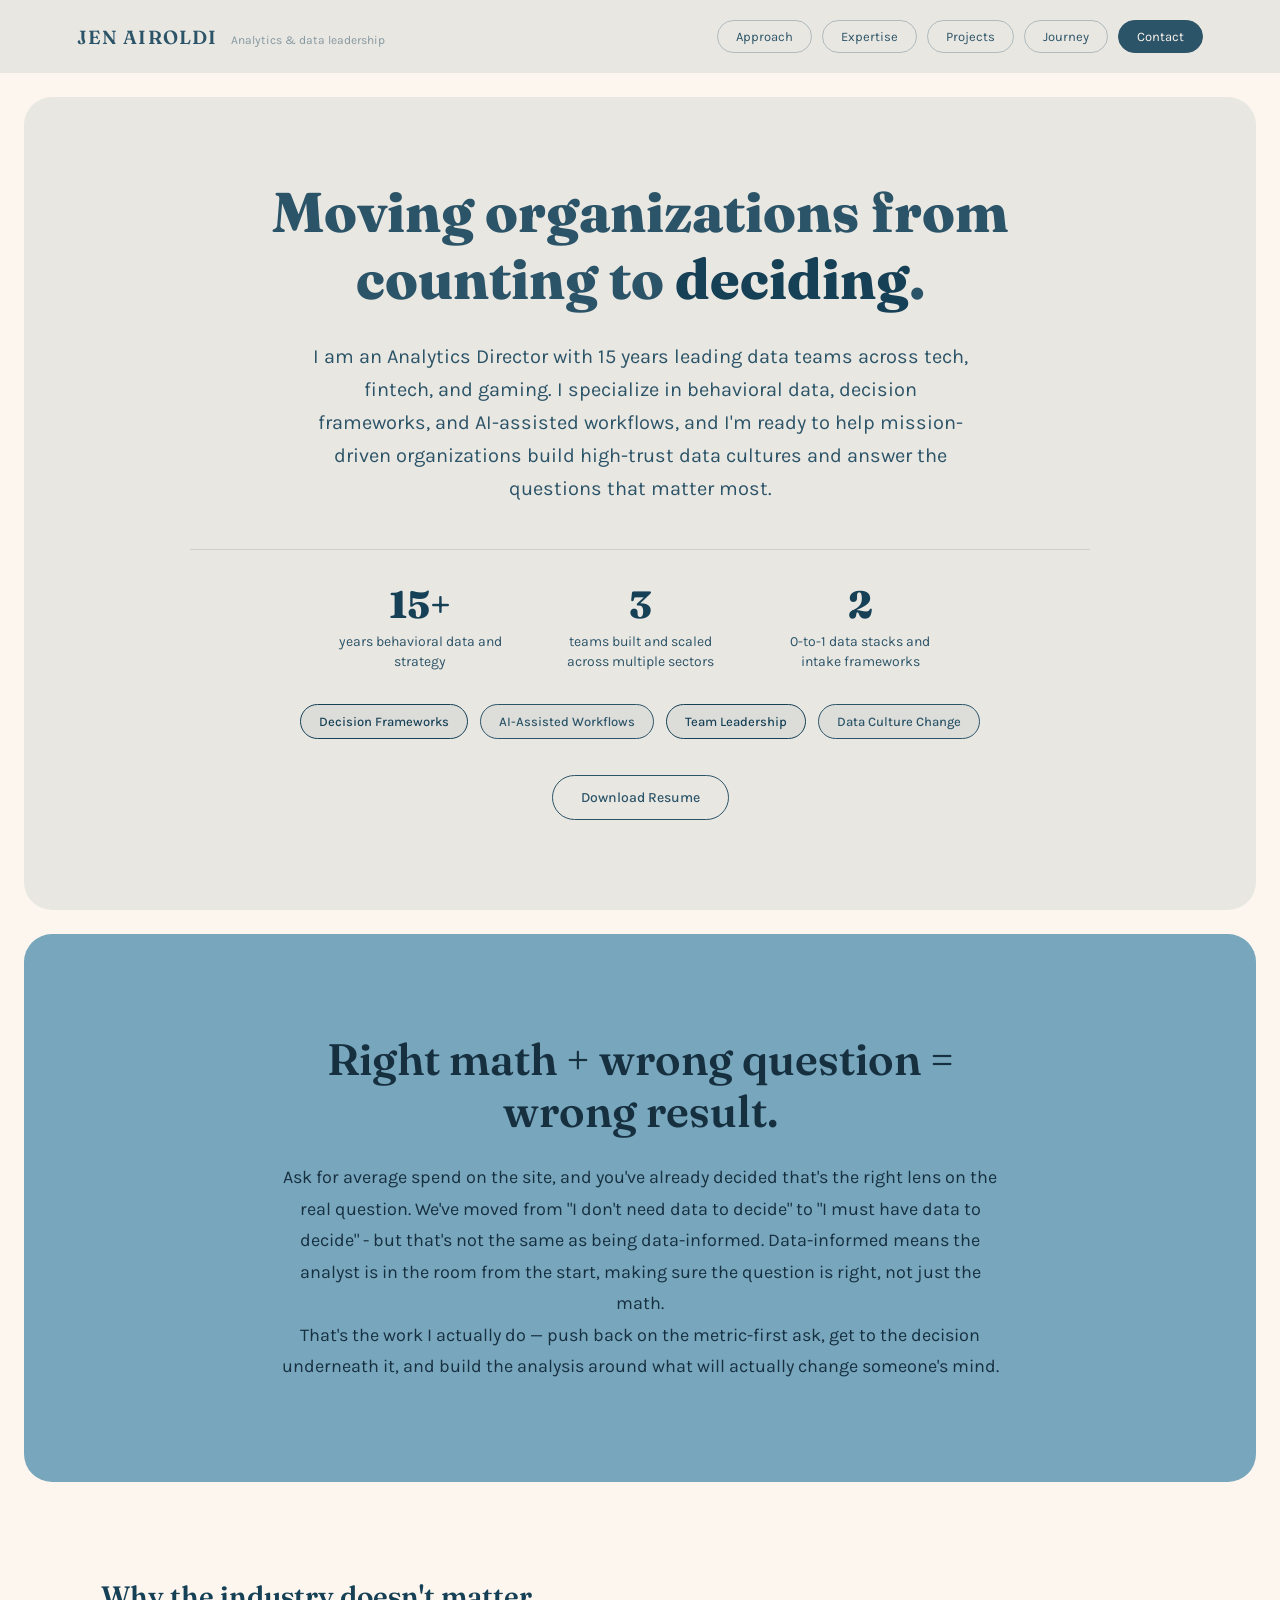
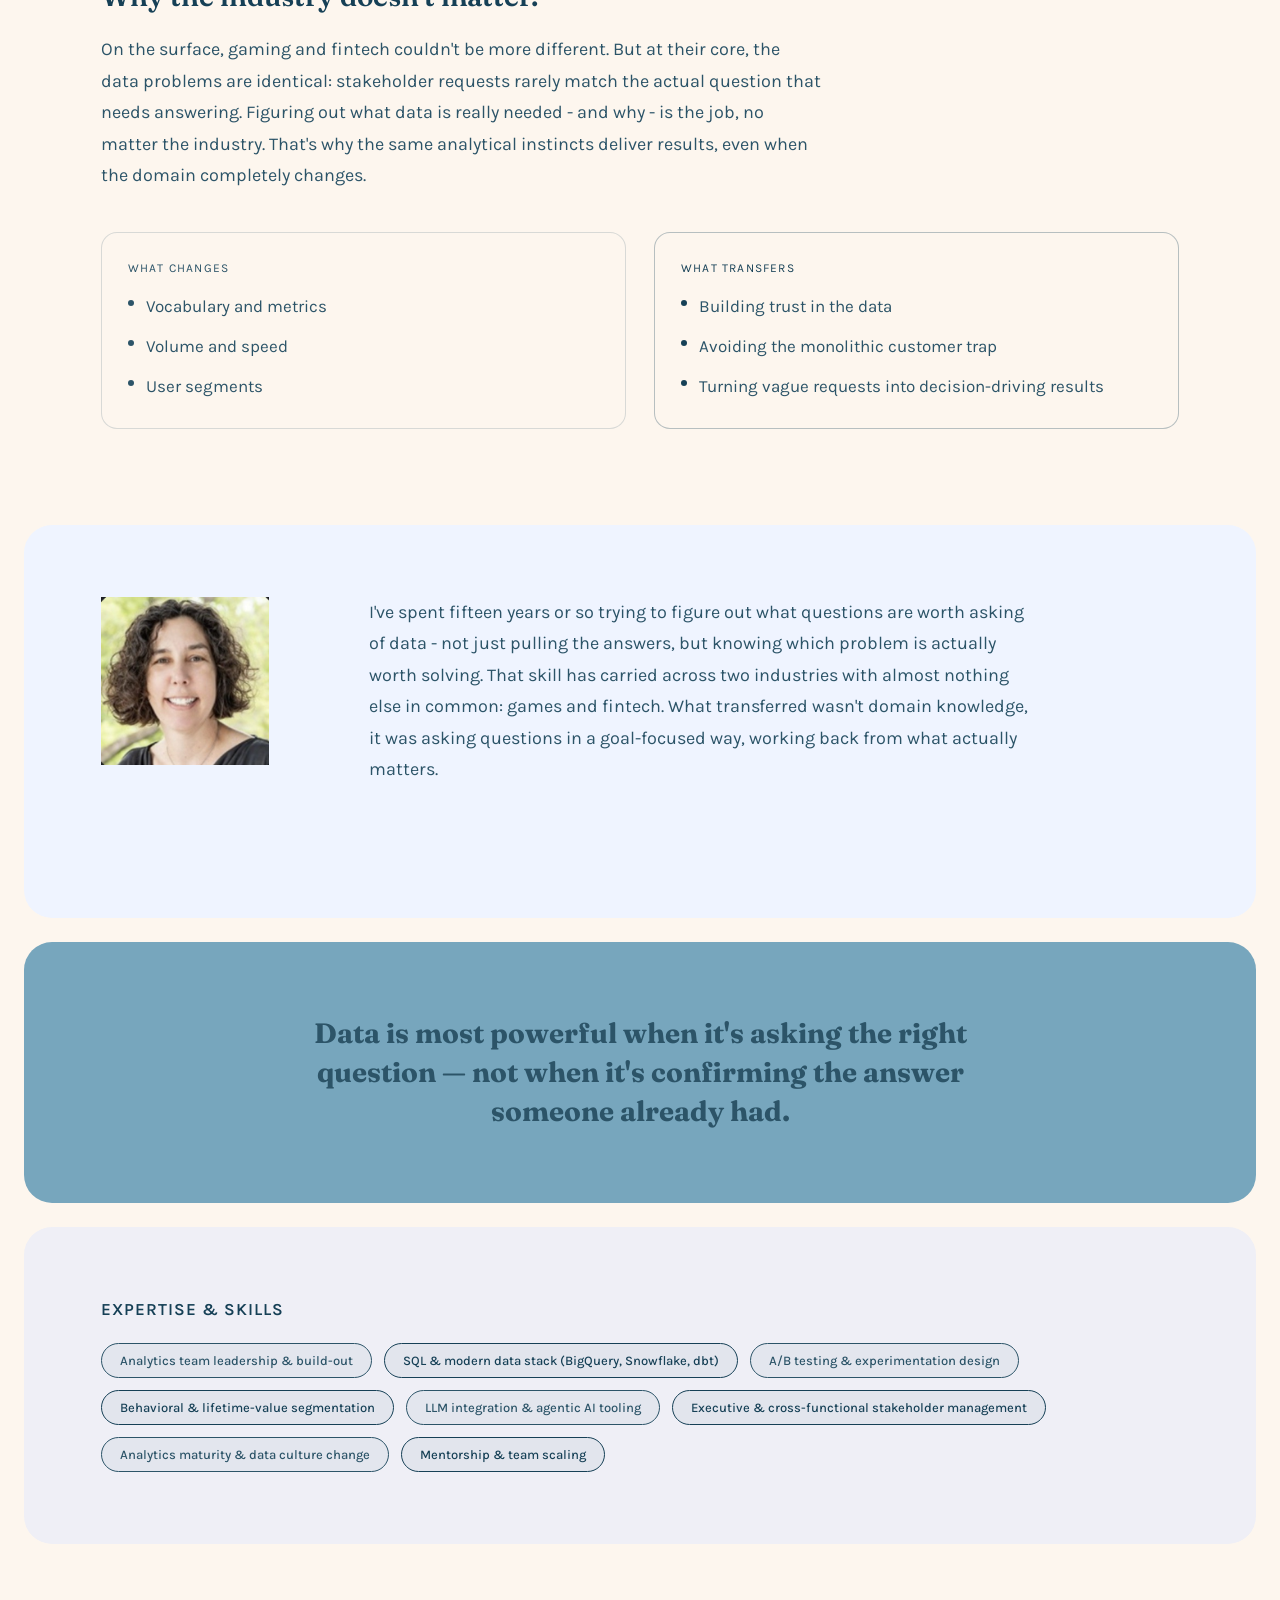
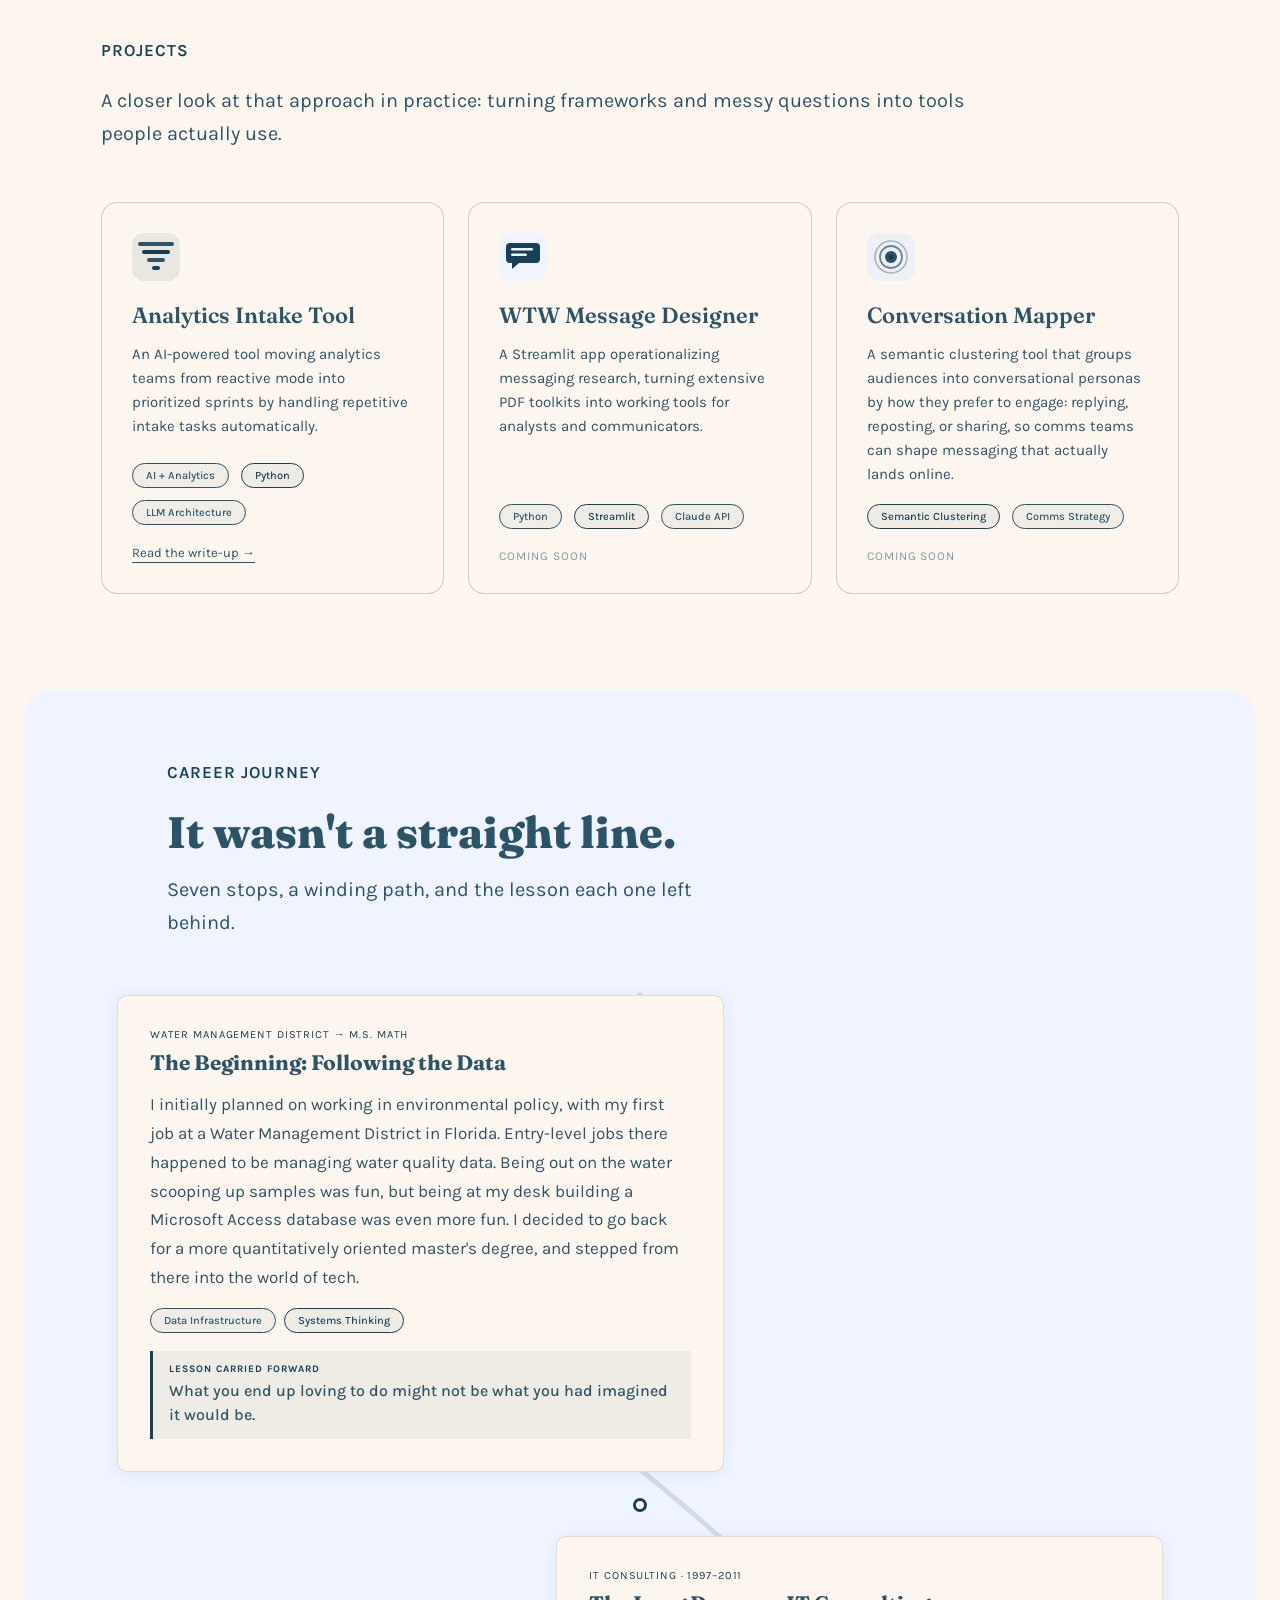
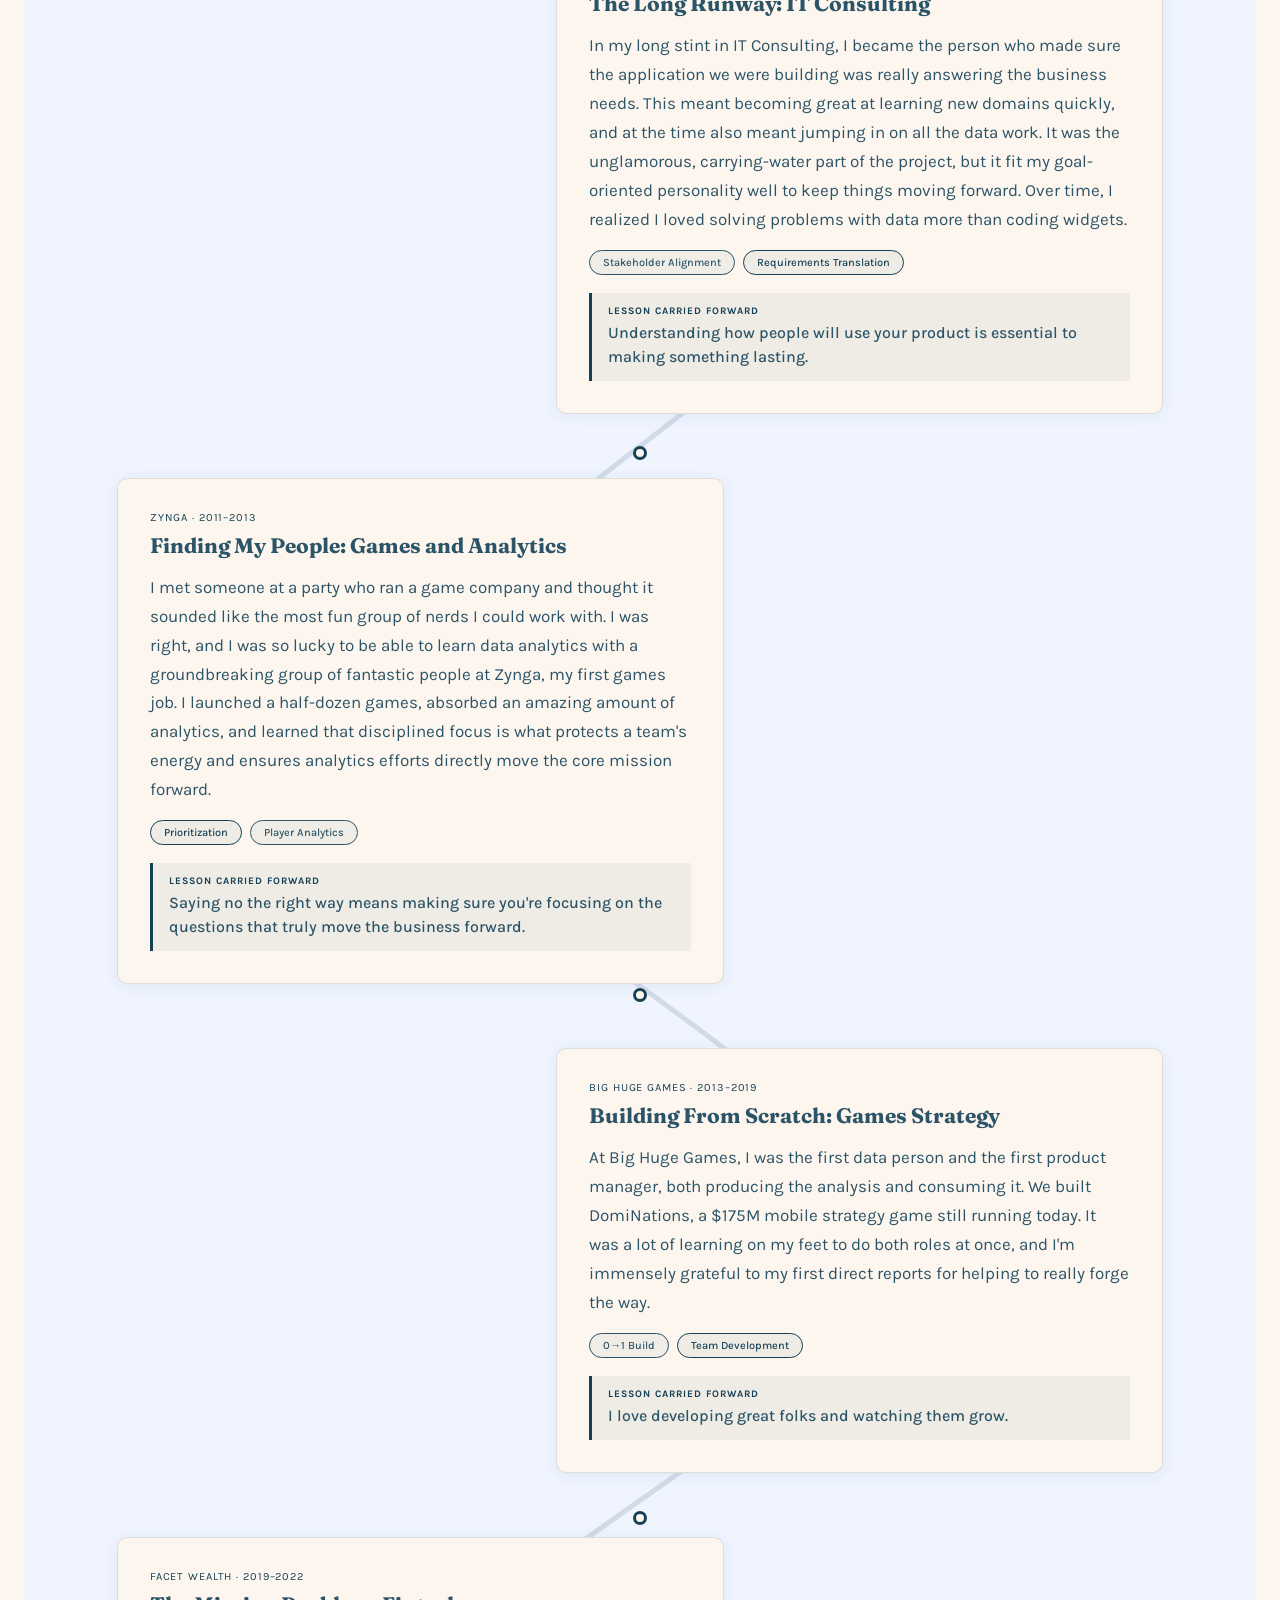
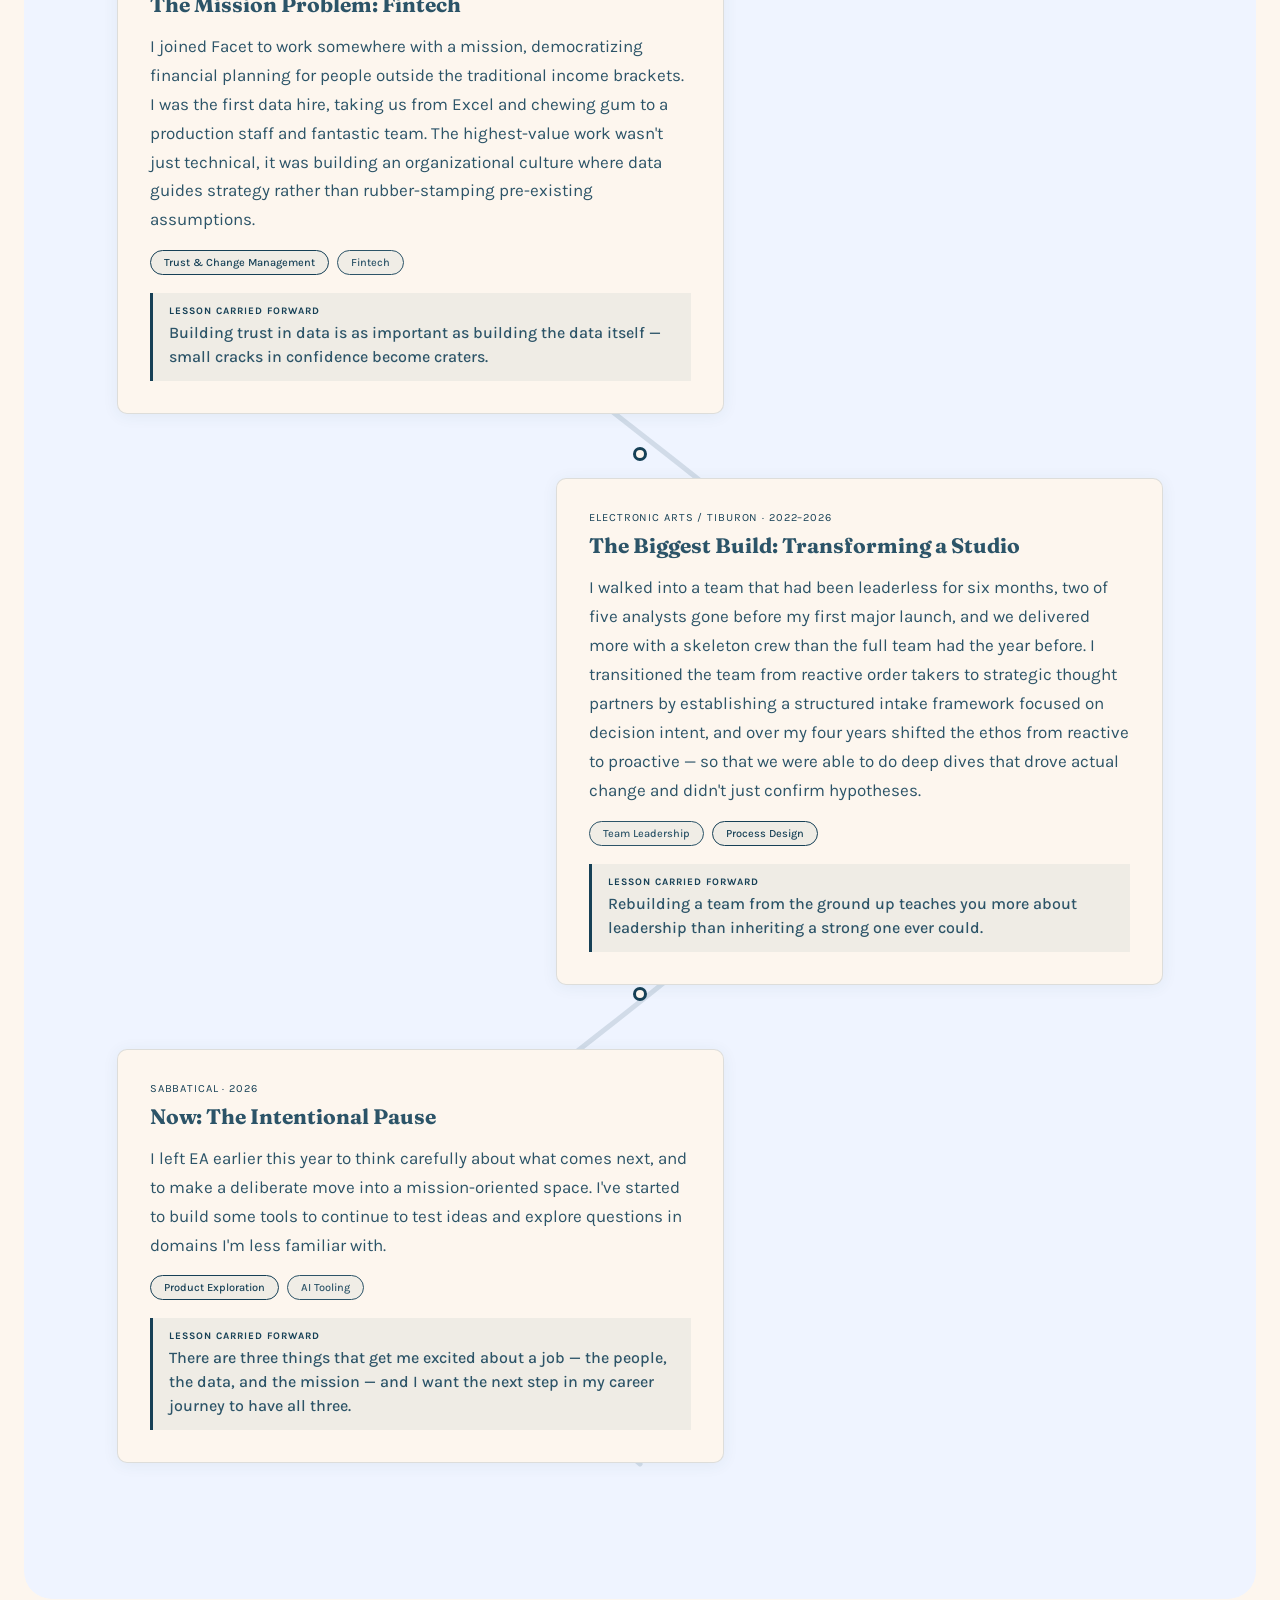
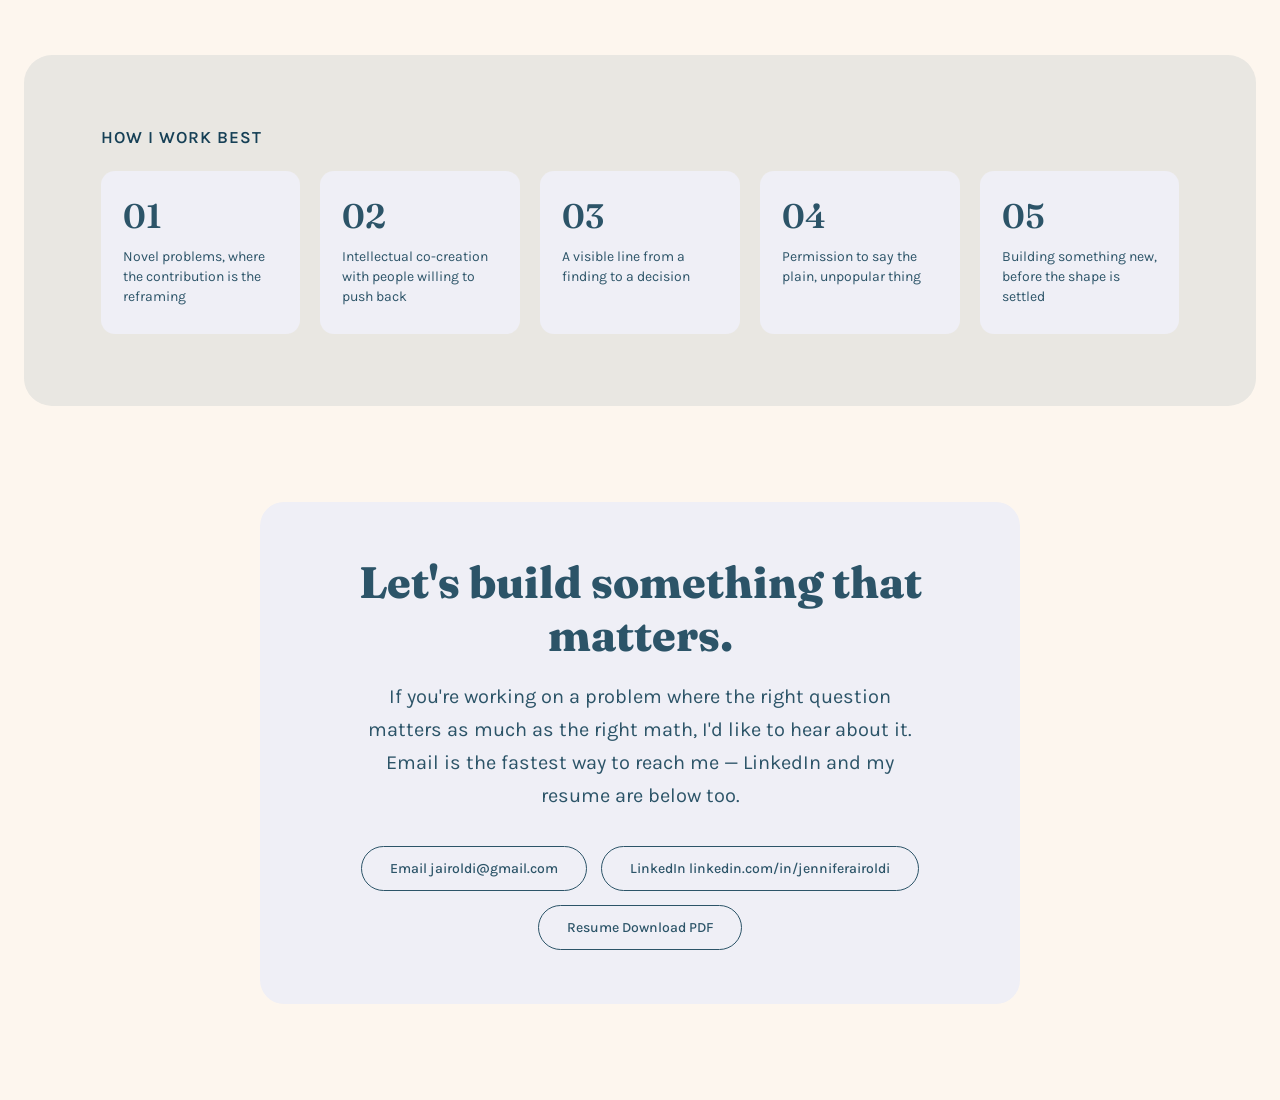
==== index.html @ 85668466 "Rename Resonant to Conversation Mapper with accurate copy" ====
<!doctype html>
<html lang="en">
<head>
<meta charset="UTF-8">
<meta name="viewport" content="width=device-width, initial-scale=1.0">
<title>Jen Airoldi</title>
<meta name="description" content="Jen Airoldi — Analytics Director with 15 years leading data teams across tech, fintech, and gaming, now looking toward mission-driven work.">
<link rel="preconnect" href="https://fonts.googleapis.com">
<link rel="preconnect" href="https://fonts.gstatic.com" crossorigin>
<link href="https://fonts.googleapis.com/css2?family=Fraunces:opsz,wght@9..144,500;9..144,600;9..144,700&family=Karla:wght@400;500;700&display=swap" rel="stylesheet">
<link rel="stylesheet" href="style.css">
</head>
<body>

<nav class="nav">
  <div class="nav__brand-group">
    <a class="brand" href="#top">Jen Airoldi</a>
    <span class="nav__tagline">Analytics &amp; data leadership</span>
  </div>
  <div class="nav__side">
    <a href="#approach" class="nav-link" data-section="approach">Approach</a>
    <a href="#expertise" class="nav-link" data-section="expertise">Expertise</a>
    <a href="#projects" class="nav-link" data-section="projects">Projects</a>
    <a href="#journey" class="nav-link" data-section="journey">Journey</a>
    <a href="#contact" class="nav-link" data-section="contact">Contact</a>
  </div>
</nav>

<header class="hero" id="top">
  <h1>Moving organizations from counting to <span class="accent">deciding</span>.</h1>
  <p>I am an Analytics Director with 15 years leading data teams across tech, fintech, and gaming. I specialize in behavioral data, decision frameworks, and AI-assisted workflows, and I'm ready to help mission-driven organizations build high-trust data cultures and answer the questions that matter most.</p>

  <div class="stat-row">
    <div class="stat">
      <div class="stat__num">15+</div>
      <div class="stat__label">years behavioral data and strategy</div>
    </div>
    <div class="stat">
      <div class="stat__num">3</div>
      <div class="stat__label">teams built and scaled across multiple sectors</div>
    </div>
    <div class="stat">
      <div class="stat__num">2</div>
      <div class="stat__label">0-to-1 data stacks and intake frameworks</div>
    </div>
  </div>

  <div class="pill-group hero-focus-pills">
    <span class="pill pill--purple">Decision Frameworks</span>
    <span class="pill pill--teal">AI-Assisted Workflows</span>
    <span class="pill pill--purple">Team Leadership</span>
    <span class="pill pill--teal">Data Culture Change</span>
  </div>

  <a class="btn-pill" style="margin-top:36px;" href="Jennifer-Airoldi-Resume.pdf" target="_blank">Download Resume</a>
</header>

<!-- ============ APPROACH ============ -->
<section id="approach">
  <div class="block block--dusty js-reveal">
    <div class="block__inner focus-solo">
      <h2>Right math + wrong question = wrong result.</h2>
      <p>Ask for average spend on the site, and you've already decided that's the right lens on the real question. We've moved from "I don't need data to decide" to "I must have data to decide" - but that's not the same as being data-informed. Data-informed means the analyst is in the room from the start, making sure the question is right, not just the math.</p>
      <p>That's the work I actually do — push back on the metric-first ask, get to the decision underneath it, and build the analysis around what will actually change someone's mind.</p>
    </div>
  </div>

  <div class="block js-reveal">
    <div class="block__inner">
      <h2 class="section-lead">Why the industry doesn't matter.</h2>
      <div class="transfer-intro">
        <p>On the surface, gaming and fintech couldn't be more different. But at their core, the data problems are identical: stakeholder requests rarely match the actual question that needs answering. Figuring out what data is really needed - and why - is the job, no matter the industry. That's why the same analytical instincts deliver results, even when the domain completely changes.</p>
      </div>
      <div class="transfer-grid">
        <div class="transfer-col">
          <div class="transfer-col__label">What changes</div>
          <ul>
            <li>Vocabulary and metrics</li>
            <li>Volume and speed</li>
            <li>User segments</li>
          </ul>
        </div>
        <div class="transfer-col transfer-col--accent">
          <div class="transfer-col__label">What transfers</div>
          <ul>
            <li>Building trust in the data</li>
            <li>Avoiding the monolithic customer trap</li>
            <li>Turning vague requests into decision-driving results</li>
          </ul>
        </div>
      </div>
    </div>
  </div>

  <div class="block block--purple-tint js-reveal">
    <div class="block__inner grid-2">
      <div class="about-side">
        <img class="about-photo" src="headshot.jpg" alt="Jen Airoldi">
      </div>
      <div class="bio">
        <p>I've spent fifteen years or so trying to figure out what questions are worth asking of data - not just pulling the answers, but knowing which problem is actually worth solving. That skill has carried across two industries with almost nothing else in common: games and fintech. What transferred wasn't domain knowledge, it was asking questions in a goal-focused way, working back from what actually matters.</p>
      </div>
    </div>
  </div>

  <div class="block block--dusty js-reveal">
    <div class="block__inner block-quote">
      <p>Data is most powerful when it's asking the right question — not when it's confirming the answer someone already had.</p>
    </div>
  </div>

  <div class="block block--card js-reveal" id="expertise">
    <div class="block__inner">
      <div class="section-label">Expertise &amp; skills</div>
      <div class="pill-group">
        <span class="pill pill--teal">Analytics team leadership &amp; build-out</span>
        <span class="pill pill--purple">SQL &amp; modern data stack (BigQuery, Snowflake, dbt)</span>
        <span class="pill pill--teal">A/B testing &amp; experimentation design</span>
        <span class="pill pill--purple">Behavioral &amp; lifetime-value segmentation</span>
        <span class="pill pill--teal">LLM integration &amp; agentic AI tooling</span>
        <span class="pill pill--purple">Executive &amp; cross-functional stakeholder management</span>
        <span class="pill pill--teal">Analytics maturity &amp; data culture change</span>
        <span class="pill pill--purple">Mentorship &amp; team scaling</span>
      </div>
    </div>
  </div>
</section>

<!-- ============ PROJECTS ============ -->
<section id="projects">
  <div class="block js-reveal">
    <div class="block__inner">
      <div class="section-label">Projects</div>
      <p class="lede lede--wide">A closer look at that approach in practice: turning frameworks and messy questions into tools people actually use.</p>
      <div class="project-grid">

        <div class="project-card-v2">
          <div class="project-card-v2__icon">
            <svg viewBox="0 0 48 48" xmlns="http://www.w3.org/2000/svg" role="img" aria-label="Abstract narrowing funnel icon">
              <rect width="48" height="48" fill="#E9E7E2"/>
              <rect x="6" y="9" width="36" height="4" rx="2" fill="#2C5468"/>
              <rect x="10" y="17" width="28" height="4" rx="2" fill="#164056"/>
              <rect x="15" y="25" width="18" height="4" rx="2" fill="#2C5468"/>
              <rect x="20" y="33" width="8" height="4" rx="2" fill="#164056"/>
            </svg>
          </div>
          <div class="project-card-v2__title">Analytics Intake Tool</div>
          <p class="project-card-v2__teaser">An AI-powered tool moving analytics teams from reactive mode into prioritized sprints by handling repetitive intake tasks automatically.</p>
          <div class="pill-group">
            <span class="pill pill--sm pill--teal">AI + Analytics</span>
            <span class="pill pill--sm pill--purple">Python</span>
            <span class="pill pill--sm pill--teal">LLM Architecture</span>
          </div>
          <a class="project-card-v2__link" href="/intake-tool.html">Read the write-up →</a>
        </div>

        <div class="project-card-v2">
          <div class="project-card-v2__icon">
            <svg viewBox="0 0 48 48" xmlns="http://www.w3.org/2000/svg" role="img" aria-label="Abstract message bubble icon">
              <rect width="48" height="48" fill="#EFF4FF"/>
              <rect x="7" y="10" width="34" height="20" rx="4" fill="#164056"/>
              <polygon points="13,30 13,36 20,30" fill="#164056"/>
              <rect x="12" y="15" width="22" height="2.6" rx="1.3" fill="#EFF4FF"/>
              <rect x="12" y="20.5" width="16" height="2.6" rx="1.3" fill="#EFF4FF"/>
            </svg>
          </div>
          <div class="project-card-v2__title">WTW Message Designer</div>
          <p class="project-card-v2__teaser">A Streamlit app operationalizing messaging research, turning extensive PDF toolkits into working tools for analysts and communicators.</p>
          <div class="pill-group">
            <span class="pill pill--sm pill--teal">Python</span>
            <span class="pill pill--sm pill--purple">Streamlit</span>
            <span class="pill pill--sm pill--teal">Claude API</span>
          </div>
          <span class="project-card-v2__soon">Coming soon</span>
        </div>

        <div class="project-card-v2">
          <div class="project-card-v2__icon">
            <svg viewBox="0 0 48 48" xmlns="http://www.w3.org/2000/svg" role="img" aria-label="Abstract concentric circles icon">
              <rect width="48" height="48" fill="#EFEFF6"/>
              <circle cx="24" cy="24" r="16" fill="none" stroke="#2C5468" stroke-width="1.5" opacity="0.4"/>
              <circle cx="24" cy="24" r="11" fill="none" stroke="#164056" stroke-width="1.8" opacity="0.6"/>
              <circle cx="24" cy="24" r="6" fill="#2C5468"/>
              <circle cx="24" cy="24" r="2.4" fill="#164056"/>
            </svg>
          </div>
          <div class="project-card-v2__title">Conversation Mapper</div>
          <p class="project-card-v2__teaser">A semantic clustering tool that groups audiences into conversational personas by how they prefer to engage: replying, reposting, or sharing, so comms teams can shape messaging that actually lands online.</p>
          <div class="pill-group">
            <span class="pill pill--sm pill--purple">Semantic Clustering</span>
            <span class="pill pill--sm pill--teal">Comms Strategy</span>
          </div>
          <span class="project-card-v2__soon">Coming soon</span>
        </div>

      </div>
    </div>
  </div>
</section>

<!-- ============ JOURNEY ============ -->
<section id="journey">
  <div class="block block--purple-tint js-reveal" style="padding-left:0; padding-right:0;">
  <div class="block__inner" style="padding: 0 6vw;">
    <div class="section-label">Career journey</div>
    <h2 class="section-title" style="margin-bottom:14px;">It wasn't a straight line.</h2>
    <p class="lede" style="margin-bottom:0;">Seven stops, a winding path, and the lesson each one left behind.</p>
  </div>

  <div class="journey-track" style="margin-top:56px;">
    <svg class="journey-track__path" viewBox="0 0 200 200" preserveAspectRatio="none" aria-hidden="true">
      <path class="journey-track__path-bg" d="" />
      <path class="journey-track__path-fg" d="" />
    </svg>

    <article class="journey-node journey-node--left">
      <div class="journey-card">
        <div class="journey-card__eyebrow">Water Management District → M.S. Math</div>
        <div class="journey-card__title">The Beginning: Following the Data</div>
        <p class="journey-card__story">I initially planned on working in environmental policy, with my first job at a Water Management District in Florida. Entry-level jobs there happened to be managing water quality data. Being out on the water scooping up samples was fun, but being at my desk building a Microsoft Access database was even more fun. I decided to go back for a more quantitatively oriented master's degree, and stepped from there into the world of tech.</p>
        <div class="pill-group">
          <span class="pill pill--sm pill--teal">Data Infrastructure</span>
          <span class="pill pill--sm pill--purple">Systems Thinking</span>
        </div>
        <div class="journey-lesson">
          <div class="journey-lesson__label">Lesson carried forward</div>
          <div class="journey-lesson__text">What you end up loving to do might not be what you had imagined it would be.</div>
        </div>
      </div>
    </article>

    <article class="journey-node journey-node--right">
      <div class="journey-card">
        <div class="journey-card__eyebrow">IT Consulting · 1997–2011</div>
        <div class="journey-card__title">The Long Runway: IT Consulting</div>
        <p class="journey-card__story">In my long stint in IT Consulting, I became the person who made sure the application we were building was really answering the business needs. This meant becoming great at learning new domains quickly, and at the time also meant jumping in on all the data work. It was the unglamorous, carrying-water part of the project, but it fit my goal-oriented personality well to keep things moving forward. Over time, I realized I loved solving problems with data more than coding widgets.</p>
        <div class="pill-group">
          <span class="pill pill--sm pill--teal">Stakeholder Alignment</span>
          <span class="pill pill--sm pill--purple">Requirements Translation</span>
        </div>
        <div class="journey-lesson">
          <div class="journey-lesson__label">Lesson carried forward</div>
          <div class="journey-lesson__text">Understanding how people will use your product is essential to making something lasting.</div>
        </div>
      </div>
    </article>

    <article class="journey-node journey-node--left">
      <div class="journey-card">
        <div class="journey-card__eyebrow">Zynga · 2011–2013</div>
        <div class="journey-card__title">Finding My People: Games and Analytics</div>
        <p class="journey-card__story">I met someone at a party who ran a game company and thought it sounded like the most fun group of nerds I could work with. I was right, and I was so lucky to be able to learn data analytics with a groundbreaking group of fantastic people at Zynga, my first games job. I launched a half-dozen games, absorbed an amazing amount of analytics, and learned that disciplined focus is what protects a team's energy and ensures analytics efforts directly move the core mission forward.</p>
        <div class="pill-group">
          <span class="pill pill--sm pill--purple">Prioritization</span>
          <span class="pill pill--sm pill--teal">Player Analytics</span>
        </div>
        <div class="journey-lesson">
          <div class="journey-lesson__label">Lesson carried forward</div>
          <div class="journey-lesson__text">Saying no the right way means making sure you're focusing on the questions that truly move the business forward.</div>
        </div>
      </div>
    </article>

    <article class="journey-node journey-node--right">
      <div class="journey-card">
        <div class="journey-card__eyebrow">Big Huge Games · 2013–2019</div>
        <div class="journey-card__title">Building From Scratch: Games Strategy</div>
        <p class="journey-card__story">At Big Huge Games, I was the first data person and the first product manager, both producing the analysis and consuming it. We built DomiNations, a $175M mobile strategy game still running today. It was a lot of learning on my feet to do both roles at once, and I'm immensely grateful to my first direct reports for helping to really forge the way.</p>
        <div class="pill-group">
          <span class="pill pill--sm pill--teal">0→1 Build</span>
          <span class="pill pill--sm pill--purple">Team Development</span>
        </div>
        <div class="journey-lesson">
          <div class="journey-lesson__label">Lesson carried forward</div>
          <div class="journey-lesson__text">I love developing great folks and watching them grow.</div>
        </div>
      </div>
    </article>

    <article class="journey-node journey-node--left">
      <div class="journey-card">
        <div class="journey-card__eyebrow">Facet Wealth · 2019–2022</div>
        <div class="journey-card__title">The Mission Problem: Fintech</div>
        <p class="journey-card__story">I joined Facet to work somewhere with a mission, democratizing financial planning for people outside the traditional income brackets. I was the first data hire, taking us from Excel and chewing gum to a production staff and fantastic team. The highest-value work wasn't just technical, it was building an organizational culture where data guides strategy rather than rubber-stamping pre-existing assumptions.</p>
        <div class="pill-group">
          <span class="pill pill--sm pill--purple">Trust &amp; Change Management</span>
          <span class="pill pill--sm pill--teal">Fintech</span>
        </div>
        <div class="journey-lesson">
          <div class="journey-lesson__label">Lesson carried forward</div>
          <div class="journey-lesson__text">Building trust in data is as important as building the data itself — small cracks in confidence become craters.</div>
        </div>
      </div>
    </article>

    <article class="journey-node journey-node--right">
      <div class="journey-card">
        <div class="journey-card__eyebrow">Electronic Arts / Tiburon · 2022–2026</div>
        <div class="journey-card__title">The Biggest Build: Transforming a Studio</div>
        <p class="journey-card__story">I walked into a team that had been leaderless for six months, two of five analysts gone before my first major launch, and we delivered more with a skeleton crew than the full team had the year before. I transitioned the team from reactive order takers to strategic thought partners by establishing a structured intake framework focused on decision intent, and over my four years shifted the ethos from reactive to proactive — so that we were able to do deep dives that drove actual change and didn't just confirm hypotheses.</p>
        <div class="pill-group">
          <span class="pill pill--sm pill--teal">Team Leadership</span>
          <span class="pill pill--sm pill--purple">Process Design</span>
        </div>
        <div class="journey-lesson">
          <div class="journey-lesson__label">Lesson carried forward</div>
          <div class="journey-lesson__text">Rebuilding a team from the ground up teaches you more about leadership than inheriting a strong one ever could.</div>
        </div>
      </div>
    </article>

    <article class="journey-node journey-node--left">
      <div class="journey-card">
        <div class="journey-card__eyebrow">Sabbatical · 2026</div>
        <div class="journey-card__title">Now: The Intentional Pause</div>
        <p class="journey-card__story">I left EA earlier this year to think carefully about what comes next, and to make a deliberate move into a mission-oriented space. I've started to build some tools to continue to test ideas and explore questions in domains I'm less familiar with.</p>
        <div class="pill-group">
          <span class="pill pill--sm pill--purple">Product Exploration</span>
          <span class="pill pill--sm pill--teal">AI Tooling</span>
        </div>
        <div class="journey-lesson">
          <div class="journey-lesson__label">Lesson carried forward</div>
          <div class="journey-lesson__text">There are three things that get me excited about a job — the people, the data, and the mission — and I want the next step in my career journey to have all three.</div>
        </div>
      </div>
    </article>
  </div>
  </div>

  <div class="block block--teal-tint js-reveal" style="margin-top:56px;">
    <div class="block__inner">
      <div class="section-label">How I work best</div>
      <div class="pillars">
        <div class="pillar-tile">
          <div class="pillar-tile__num">01</div>
          <div class="pillar-tile__label">Novel problems, where the contribution is the reframing</div>
        </div>
        <div class="pillar-tile">
          <div class="pillar-tile__num">02</div>
          <div class="pillar-tile__label">Intellectual co-creation with people willing to push back</div>
        </div>
        <div class="pillar-tile">
          <div class="pillar-tile__num">03</div>
          <div class="pillar-tile__label">A visible line from a finding to a decision</div>
        </div>
        <div class="pillar-tile">
          <div class="pillar-tile__num">04</div>
          <div class="pillar-tile__label">Permission to say the plain, unpopular thing</div>
        </div>
        <div class="pillar-tile">
          <div class="pillar-tile__num">05</div>
          <div class="pillar-tile__label">Building something new, before the shape is settled</div>
        </div>
      </div>
    </div>
  </div>
</section>

<!-- ============ CONTACT ============ -->
<section id="contact">
  <div class="block js-reveal">
    <div class="contact-card">
      <h2 class="section-title">Let's build something that matters.</h2>
      <p class="lede">If you're working on a problem where the right question matters as much as the right math, I'd like to hear about it. Email is the fastest way to reach me — LinkedIn and my resume are below too.</p>
      <div class="contact-pill-row">
        <a class="btn-pill" href="mailto:jairoldi@gmail.com">Email jairoldi@gmail.com</a>
        <a class="btn-pill" href="https://www.linkedin.com/in/jenniferairoldi/" target="_blank" rel="noopener">LinkedIn linkedin.com/in/jenniferairoldi</a>
        <a class="btn-pill" href="Jennifer-Airoldi-Resume.pdf" target="_blank">Resume Download PDF</a>
      </div>
    </div>
  </div>
</section>

<script>
(function () {
  var reduceMotion = window.matchMedia && window.matchMedia('(prefers-reduced-motion: reduce)').matches;

  // Generic scroll-reveal for section blocks
  var revealEls = Array.prototype.slice.call(document.querySelectorAll('.js-reveal'));
  if (reduceMotion || !('IntersectionObserver' in window)) {
    revealEls.forEach(function (el) { el.classList.add('is-visible'); });
  } else {
    var revealObserver = new IntersectionObserver(function (entries) {
      entries.forEach(function (entry) {
        if (entry.isIntersecting) {
          entry.target.classList.add('is-visible');
          revealObserver.unobserve(entry.target);
        }
      });
    }, { threshold: 0, rootMargin: '0px 0px -8% 0px' });
    revealEls.forEach(function (el) { revealObserver.observe(el); });
  }

  // Scrollspy: highlight the current section's nav link
  var navLinks = Array.prototype.slice.call(document.querySelectorAll('.nav-link'));
  var sections = navLinks.map(function (link) {
    return document.getElementById(link.dataset.section);
  });
  if ('IntersectionObserver' in window && sections.length) {
    var spy = new IntersectionObserver(function (entries) {
      entries.forEach(function (entry) {
        var link = document.querySelector('.nav-link[data-section="' + entry.target.id + '"]');
        if (!link) return;
        if (entry.isIntersecting) {
          navLinks.forEach(function (l) { l.classList.remove('is-current'); });
          link.classList.add('is-current');
        }
      });
    }, { rootMargin: '-45% 0px -50% 0px', threshold: 0 });
    sections.forEach(function (s) { if (s) spy.observe(s); });
  }

  // Journey winding path
  var track = document.querySelector('.journey-track');
  var svg = document.querySelector('.journey-track__path');
  var pathBg = document.querySelector('.journey-track__path-bg');
  var pathFg = document.querySelector('.journey-track__path-fg');
  var cards = Array.prototype.slice.call(document.querySelectorAll('.journey-card'));

  if (!track || !svg || !pathBg || !pathFg) {
    cards.forEach(function (c) { c.classList.add('is-visible'); });
    return;
  }

  function isDesktopLayout() {
    return window.matchMedia('(min-width: 901px)').matches;
  }

  function catmullRomToBezier(pts) {
    var d = 'M ' + pts[0].x.toFixed(1) + ',' + pts[0].y.toFixed(1) + ' ';
    var n = pts.length;
    for (var i = 0; i < n - 1; i++) {
      var p0 = i - 1 >= 0 ? pts[i - 1] : pts[i];
      var p1 = pts[i];
      var p2 = pts[i + 1];
      var p3 = i + 2 < n ? pts[i + 2] : pts[i + 1];
      var c1x = p1.x + (p2.x - p0.x) / 6;
      var c1y = p1.y + (p2.y - p0.y) / 6;
      var c2x = p2.x - (p3.x - p1.x) / 6;
      var c2y = p2.y - (p3.y - p1.y) / 6;
      d += 'C ' + c1x.toFixed(1) + ',' + c1y.toFixed(1) + ' ' +
                   c2x.toFixed(1) + ',' + c2y.toFixed(1) + ' ' +
                   p2.x.toFixed(1) + ',' + p2.y.toFixed(1) + ' ';
    }
    return d.trim();
  }

  var pathLength = 0;

  function clearDots() {
    var old = track.querySelectorAll('.journey-dot');
    for (var i = 0; i < old.length; i++) old[i].remove();
  }

  function build() {
    if (!isDesktopLayout()) {
      svg.style.display = 'none';
      clearDots();
      return;
    }
    svg.style.display = '';

    var nodes = Array.prototype.slice.call(track.querySelectorAll('.journey-node'));
    if (nodes.length < 2) return;

    var w = track.clientWidth;
    var h = track.scrollHeight;
    svg.setAttribute('viewBox', '0 0 ' + w + ' ' + h);

    var centers = nodes.map(function (node) {
      var cy = node.offsetTop + node.offsetHeight / 2;
      var isLeft = node.classList.contains('journey-node--left');
      var cx = isLeft ? w * 0.30 : w * 0.70;
      return { x: cx, y: cy };
    });

    var pts = [{ x: w * 0.5, y: 0 }].concat(centers).concat([{ x: w * 0.5, y: h }]);
    var d = catmullRomToBezier(pts);
    pathBg.setAttribute('d', d);
    pathFg.setAttribute('d', d);

    clearDots();
    for (var i = 0; i < centers.length - 1; i++) {
      var midY = (centers[i].y + centers[i + 1].y) / 2;
      var dot = document.createElement('div');
      dot.className = 'journey-dot';
      dot.style.left = '50%';
      dot.style.top = midY + 'px';
      track.appendChild(dot);
    }

    pathLength = pathFg.getTotalLength();
    pathFg.style.strokeDasharray = pathLength;
    pathFg.style.strokeDashoffset = reduceMotion ? 0 : pathLength;
    if (!reduceMotion) updateDraw();
  }

  function updateDraw() {
    if (!isDesktopLayout() || reduceMotion) return;
    var rect = track.getBoundingClientRect();
    var vh = window.innerHeight;
    var total = rect.height + vh;
    var scrolled = vh - rect.top;
    var progress = Math.max(0, Math.min(1, scrolled / total));
    pathFg.style.strokeDashoffset = pathLength * (1 - progress);
  }

  var ticking = false;
  function onScroll() {
    if (!ticking) {
      window.requestAnimationFrame(function () {
        updateDraw();
        ticking = false;
      });
      ticking = true;
    }
  }

  var resizeTimer;
  function onResize() {
    clearTimeout(resizeTimer);
    resizeTimer = setTimeout(build, 150);
  }

  build();
  window.addEventListener('scroll', onScroll, { passive: true });
  window.addEventListener('resize', onResize);
  if (document.fonts && document.fonts.ready) {
    document.fonts.ready.then(build);
  }

  if (reduceMotion) {
    cards.forEach(function (c) { c.classList.add('is-visible'); });
  } else if ('IntersectionObserver' in window) {
    var cardObserver = new IntersectionObserver(function (entries) {
      entries.forEach(function (entry) {
        if (entry.isIntersecting) {
          entry.target.classList.add('is-visible');
          cardObserver.unobserve(entry.target);
        }
      });
    }, { threshold: 0.25, rootMargin: '0px 0px -10% 0px' });
    cards.forEach(function (c) { cardObserver.observe(c); });
  } else {
    cards.forEach(function (c) { c.classList.add('is-visible'); });
  }
})();
</script>

</body>
</html>
---- style.css ----
:root {
  --bg: #FDF6EE;
  --nav-bg: #E9E7E2;
  --nav-bg-light: #2C5468;
  --teal: #2C5468;
  --purple: #164056;
  --ink: #2C5468;
  --teal-tint: #E9E7E2;
  --purple-tint: #EFF4FF;
  --dusty: #77A6BD;
  --card: #EFEFF6;
  --muted: #8598A0;
  --navy: #164056;
}
* { box-sizing: border-box; margin: 0; padding: 0; }
body {
  background: var(--bg);
  color: var(--ink);
  font-family: 'Karla', sans-serif;
  -webkit-font-smoothing: antialiased;
}
a { color: inherit; text-decoration: none; }

.nav {
  display: flex;
  align-items: center;
  justify-content: space-between;
  gap: 20px;
  background: var(--nav-bg);
  padding: 20px 6vw;
  position: sticky;
  top: 0;
  z-index: 20;
}
.nav__brand-group {
  display: flex;
  align-items: baseline;
  gap: 14px;
}
.brand {
  font-family: 'Fraunces', serif;
  font-weight: 600;
  font-size: 19px;
  letter-spacing: 0.06em;
  text-transform: uppercase;
  color: var(--ink);
}
.nav__tagline {
  font-size: 12px;
  color: var(--muted);
}
.nav__side {
  display: flex;
  gap: 10px;
  flex-wrap: wrap;
}
.nav__side a {
  display: inline-flex;
  align-items: center;
  padding: 8px 18px;
  border-radius: 999px;
  border: 1px solid rgba(44, 84, 104, 0.3);
  font-size: 13px;
  color: var(--ink);
  transition: background 0.15s ease, border-color 0.15s ease, color 0.15s ease;
}
.nav__side a:hover { border-color: var(--ink); }
.nav__side a.is-current { background: var(--ink); border-color: var(--ink); color: var(--bg); }
@media (max-width: 760px) {
  .nav { flex-direction: column; align-items: flex-start; position: static; }
  .nav__side { width: 100%; }
}

.hero {
  padding: 9vh 6vw 10vh;
  margin: 24px 24px 24px;
  border-radius: 28px;
  background: var(--nav-bg);
  text-align: center;
}
.hero > * { max-width: 780px; margin-left: auto; margin-right: auto; }
.hero .stat-row, .hero-focus-pills { justify-content: center; }
@media (max-width: 640px) {
  .hero { margin: 14px 12px 14px; border-radius: 18px; }
}
.hero h1 {
  font-family: 'Fraunces', serif;
  font-weight: 800;
  font-size: clamp(30px, 5vw, 56px);
  line-height: 1.2;
  color: var(--teal);
}
.hero h1 .accent { color: var(--purple); }
.hero p {
  margin-top: 28px;
  font-size: 20px;
  line-height: 1.65;
  max-width: 660px;
  color: var(--teal);
}
.hero h1, .hero p {
  opacity: 0;
  transform: translateY(16px);
  animation: heroIn 0.8s ease forwards;
}
.hero p { animation-delay: 0.15s; }
@keyframes heroIn { to { opacity: 1; transform: none; } }

/* Hero stats row */
.stat-row {
  display: flex;
  flex-wrap: wrap;
  gap: 40px;
  margin-top: 44px;
  padding-top: 36px;
  border-top: 1px solid rgba(44, 84, 104, 0.15);
  max-width: 900px;
  opacity: 0;
  transform: translateY(16px);
  animation: heroIn 0.8s ease forwards;
  animation-delay: 0.3s;
}
.stat__num {
  font-family: 'Fraunces', serif;
  font-weight: 800;
  font-size: clamp(28px, 3.4vw, 38px);
  color: var(--purple);
  line-height: 1;
}
.stat__label {
  margin-top: 8px;
  font-size: 14px;
  line-height: 1.4;
  max-width: 180px;
  color: var(--teal);
}
.hero-focus-pills {
  margin-top: 32px;
  opacity: 0;
  transform: translateY(16px);
  animation: heroIn 0.8s ease forwards;
  animation-delay: 0.42s;
}

/* Homepage highlights (multi-column, scroll-reveal) */
.highlights {
  padding: 6vh 6vw 12vh;
  max-width: 1400px;
  margin: 0 auto;
}
.highlights-grid {
  display: grid;
  grid-template-columns: 1fr 1fr;
  gap: 28px;
}
.highlight-card {
  padding: 44px 40px;
  opacity: 0;
  transform: translateY(28px);
  transition: opacity 0.7s ease, transform 0.7s ease;
}
.highlight-card.is-visible { opacity: 1; transform: none; }
.highlight-card--teal { background: var(--teal-tint); }
.highlight-card--purple { background: var(--purple-tint); }
.highlight-card .preview__head { margin-bottom: 20px; }
.highlight-card .note-card { margin-top: 4px; max-width: none; }
.highlights-grid .highlight-card:nth-child(2) { transition-delay: 0.08s; }
.highlights-grid .highlight-card:nth-child(3) { transition-delay: 0.16s; }
.highlights-grid .highlight-card:nth-child(4) { transition-delay: 0.24s; }

/* Simple content pages (Contact, About, etc.) */
.page {
  padding: 9vh 6vw 12vh;
  max-width: 1100px;
}
.page h1, .section-title {
  font-family: 'Fraunces', serif;
  font-weight: 800;
  font-size: clamp(28px, 4.2vw, 44px);
  line-height: 1.2;
  color: var(--teal);
  margin-bottom: 28px;
}
.section-eyebrow {
  font-size: 12px;
  letter-spacing: 0.12em;
  text-transform: uppercase;
  color: var(--purple);
  font-weight: 700;
  margin-bottom: 14px;
}
.lede, .page p.lede {
  font-size: 20px;
  line-height: 1.65;
  color: var(--teal);
  max-width: 580px;
  margin-bottom: 52px;
}
.lede--wide { max-width: 880px; }
.linklist {
  display: flex;
  flex-direction: column;
  gap: 26px;
}
.linklist a {
  display: inline-flex;
  align-items: baseline;
  gap: 14px;
  font-family: 'Fraunces', serif;
  font-size: 28px;
  color: var(--teal);
  border-bottom: 1px solid transparent;
  width: fit-content;
}
.linklist a:hover { color: var(--purple); border-bottom-color: var(--purple); }
.linklist span.label {
  font-family: 'Karla', sans-serif;
  font-size: 12px;
  letter-spacing: 0.1em;
  text-transform: uppercase;
  color: var(--nav-bg-light) !important;
  background: var(--nav-bg);
  padding: 4px 8px;
}

/* About page */
.about-side {
  display: flex;
  flex-direction: column;
  gap: 22px;
}
.about-photo {
  width: 168px;
  height: 168px;
  object-fit: cover;
}

.bio {
  display: flex;
  flex-direction: column;
  gap: 22px;
  max-width: 660px;
  margin-bottom: 60px;
}
.bio p {
  font-size: 18px;
  line-height: 1.75;
  color: var(--teal);
}

.section-label {
  font-size: 17px;
  font-weight: 600;
  letter-spacing: 0.06em;
  text-transform: uppercase;
  color: var(--purple);
  margin-bottom: 24px;
}

.section-lead {
  font-family: 'Fraunces', serif;
  font-size: clamp(22px, 2.6vw, 28px);
  font-weight: 600;
  line-height: 1.3;
  color: var(--purple);
  margin: 0 0 20px;
}

.pillars {
  display: grid;
  grid-template-columns: repeat(5, 1fr);
  gap: 20px;
  max-width: 1200px;
}
.pillar-tile {
  background: var(--card);
  border-radius: 14px;
  padding: 28px 22px;
}
.pillar-tile__num {
  font-family: 'Fraunces', serif;
  font-weight: 600;
  font-size: 34px;
  color: var(--ink);
  line-height: 1;
}
.pillar-tile__label {
  font-size: 14px;
  line-height: 1.4;
  color: var(--ink);
  margin-top: 14px;
}
/* legacy alias kept for any old markup */
.pillar__num { font-family: 'Fraunces', serif; font-size: 13px; color: var(--purple); }
.pillar__label { font-family: 'Fraunces', serif; font-size: 18px; line-height: 1.4; color: var(--teal); margin-top: 8px; }

/* Homepage preview sections */
.previews {
  border-top: 1px solid rgba(44, 84, 104, 0.1);
}
.preview {
  padding: 7vh 6vw;
  max-width: 1800px;
  border-bottom: 1px solid rgba(44, 84, 104, 0.1);
}
.preview__head {
  display: flex;
  align-items: baseline;
  justify-content: space-between;
  gap: 24px;
  margin-bottom: 22px;
}
.preview h2 {
  font-family: 'Fraunces', serif;
  font-weight: 800;
  font-size: clamp(24px, 3.5vw, 36px);
  color: var(--teal);
}
.preview__more {
  flex-shrink: 0;
  font-size: 12px;
  letter-spacing: 0.1em;
  text-transform: uppercase;
  color: var(--purple);
  border-bottom: 1px solid var(--purple);
  padding-bottom: 2px;
  transition: opacity 0.15s ease;
}
.preview__more:hover { opacity: 0.7; }
.preview p.teaser {
  font-size: 18px;
  line-height: 1.7;
  color: var(--teal);
  max-width: 640px;
}

/* Note cards — used on homepage preview and notes.html */
.note-card {
  border-left: 3px solid var(--purple);
  padding-left: 22px;
  max-width: 640px;
}
.note-card + .note-card { margin-top: 36px; }
.note-card__meta {
  font-size: 11px;
  letter-spacing: 0.1em;
  text-transform: uppercase;
  color: var(--purple);
}
.note-card__title {
  font-family: 'Fraunces', serif;
  font-weight: 800;
  font-size: 22px;
  line-height: 1.35;
  color: var(--teal);
  margin-top: 8px;
}
.note-card__teaser {
  font-size: 17px;
  line-height: 1.65;
  color: var(--teal);
  margin-top: 10px;
}
.notes-list { margin-bottom: 56px; }

/* Projects index */
.projects-list { display: flex; flex-direction: column; margin-top: 8px; }
.project-card { padding: 44px 0; border-bottom: 1px solid rgba(44, 84, 104, 0.12); max-width: 760px; }
.project-card:first-child { padding-top: 0; }
.project-card__eyebrow {
  font-size: 11px;
  letter-spacing: 0.1em;
  text-transform: uppercase;
  color: var(--purple);
}
.project-card__title {
  font-family: 'Fraunces', serif;
  font-weight: 800;
  font-size: clamp(22px, 3vw, 28px);
  line-height: 1.3;
  color: var(--teal);
  margin-top: 10px;
}
.project-card__teaser {
  font-size: 17px;
  line-height: 1.7;
  color: var(--teal);
  margin-top: 14px;
  max-width: 620px;
}
.project-card__link {
  display: inline-block;
  margin-top: 18px;
  font-size: 12px;
  letter-spacing: 0.1em;
  text-transform: uppercase;
  color: var(--purple);
  border-bottom: 1px solid var(--purple);
  padding-bottom: 2px;
  transition: opacity 0.15s ease;
}
.project-card__link:hover { opacity: 0.7; }

/* Long-form project write-ups */
.article { max-width: 720px; }
.article h2 {
  font-family: 'Fraunces', serif;
  font-weight: 800;
  font-size: clamp(21px, 2.6vw, 28px);
  line-height: 1.3;
  color: var(--teal);
  margin: 52px 0 16px;
}
.article h2:first-child { margin-top: 0; }
.article h3 {
  font-family: 'Fraunces', serif;
  font-weight: 800;
  font-size: 18px;
  color: var(--purple);
  margin: 30px 0 10px;
}
.article p {
  font-size: 18px;
  line-height: 1.75;
  color: var(--teal);
  margin-bottom: 18px;
}
/* "So what" ladder example dialogue — used in the Intake Tool write-up */
.dialogue {
  background: var(--card);
  border-radius: 16px;
  padding: 28px 30px;
  margin: 8px 0 28px;
  display: flex;
  flex-direction: column;
  gap: 14px;
}
.dialogue__ask {
  font-family: 'Fraunces', serif;
  font-weight: 600;
  font-size: 17px;
  line-height: 1.5;
  color: var(--ink);
}
.dialogue__probe {
  font-size: 15px;
  line-height: 1.6;
  color: var(--ink);
  padding-left: 24px;
  position: relative;
}
.dialogue__probe::before {
  content: '→';
  position: absolute;
  left: 0;
  color: var(--purple);
}

.back-link {
  display: inline-block;
  margin-bottom: 40px;
  font-size: 12px;
  letter-spacing: 0.1em;
  text-transform: uppercase;
  color: var(--purple);
  border-bottom: 1px solid var(--purple);
  padding-bottom: 2px;
  transition: opacity 0.15s ease;
}
.back-link:hover { opacity: 0.7; }

/* Rounded, inset color-blocked sections (cream page frame shows through the gutters) */
.block { padding: 8vh 6vw; margin: 0 24px 24px; border-radius: 28px; overflow: hidden; }
.block__inner { max-width: 1100px; margin: 0 auto; }
.block--teal-tint { background: var(--teal-tint); }
.block--purple-tint { background: var(--purple-tint); }
.block--dusty { background: var(--dusty); }
.block--card { background: var(--card); }
nav + .hero, nav + .block { margin-top: 24px; }
@media (max-width: 640px) {
  .block { margin: 0 12px 14px; border-radius: 18px; }
  nav + .hero, nav + .block { margin-top: 14px; }
}
.block--dusty h1, .block--dusty h2, .block--dusty .section-title,
.block--dusty p, .block--dusty .pillar-tile__num, .block--dusty .pillar-tile__label,
.block--dusty .transfer-intro p { color: #173040; }
.block--dusty .section-label { color: #173040; opacity: 0.75; }

section[id] { scroll-margin-top: 90px; }

.btn-pill {
  display: inline-flex;
  align-items: center;
  gap: 8px;
  padding: 13px 28px;
  border-radius: 999px;
  border: 1px solid var(--ink);
  font-size: 14px;
  font-weight: 500;
  color: var(--ink);
  background: transparent;
  transition: background 0.15s ease, color 0.15s ease;
}
.btn-pill:hover { background: var(--ink); color: var(--bg); }
.btn-pill--solid { background: var(--navy); border-color: var(--navy); color: var(--bg); }
.btn-pill--solid:hover { background: #0F2E3E; }

/* Pull-quote */
.pull-quote {
  max-width: 720px;
  margin: 0 auto;
  padding: 4px 0 4px 28px;
  border-left: 3px solid var(--purple);
  font-family: 'Fraunces', serif;
  font-size: 22px;
  line-height: 1.55;
  color: var(--teal);
}

/* Focus section — centered text, no illustration */
.focus-solo {
  max-width: 720px;
  margin: 0 auto;
  text-align: center;
  padding: 3vh 0;
}
.focus-solo h2 {
  font-family: 'Fraunces', serif;
  font-weight: 600;
  font-size: clamp(28px, 4vw, 44px);
  line-height: 1.2;
  margin-bottom: 24px;
}
.focus-solo p { font-size: 18px; line-height: 1.75; }

/* Two-column layout variety */
.grid-2 {
  display: grid;
  grid-template-columns: minmax(160px, 220px) 1fr;
  gap: 48px;
  align-items: start;
}
.grid-2--reverse { grid-template-columns: 1fr minmax(160px, 220px); }

/* Pills (Expertise & Skills) */
.pill-group { display: flex; flex-wrap: wrap; gap: 12px; }
.pill {
  display: inline-flex;
  align-items: center;
  padding: 9px 18px;
  border-radius: 999px;
  font-size: 13px;
  font-weight: 500;
  border: 1px solid;
  white-space: nowrap;
}
.pill--teal { color: var(--teal); border-color: var(--teal); background: rgba(44, 84, 104, 0.06); }
.pill--purple { color: var(--purple); border-color: var(--purple); background: rgba(22, 64, 86, 0.06); }
.pill--sm { padding: 5px 13px; font-size: 11px; }

/* Industry / transferable-skill tags */
.tag-row { display: flex; flex-wrap: wrap; gap: 10px; }
.tag {
  font-size: 11px;
  letter-spacing: 0.08em;
  text-transform: uppercase;
  padding: 6px 13px;
  border-radius: 3px;
  background: var(--nav-bg);
  color: var(--nav-bg-light);
}

/* Softer tag treatment — technical/skill tags on tinted project cards */
.tag-soft {
  font-size: 11px;
  letter-spacing: 0.08em;
  text-transform: uppercase;
  font-weight: 700;
  padding: 5px 12px;
  border-radius: 3px;
  background: rgba(22, 64, 86, 0.12);
  color: var(--purple);
}

/* Project cards — bordered grid format (Wix-inspired shell + our pill tags) */
.project-grid {
  display: grid;
  grid-template-columns: repeat(3, 1fr);
  gap: 24px;
  margin-top: 8px;
}
.project-card-v2 {
  border: 1px solid rgba(44, 84, 104, 0.25);
  border-radius: 16px;
  padding: 30px;
  background: var(--bg);
  display: flex;
  flex-direction: column;
}
.project-card-v2__icon {
  width: 48px;
  height: 48px;
  border-radius: 12px;
  overflow: hidden;
  margin-bottom: 20px;
}
.project-card-v2__icon svg { width: 100%; height: 100%; display: block; }
.project-card-v2__title {
  font-family: 'Fraunces', serif;
  font-weight: 600;
  font-size: 22px;
  line-height: 1.3;
  color: var(--ink);
}
.project-card-v2__teaser {
  font-size: 15px;
  line-height: 1.6;
  color: var(--ink);
  margin-top: 12px;
  flex: 1;
}
.project-card-v2 .pill-group { margin-top: 18px; }
.project-card-v2__link {
  display: inline-block;
  margin-top: 20px;
  font-size: 13px;
  color: var(--ink);
  border-bottom: 1px solid var(--ink);
  padding-bottom: 2px;
  width: fit-content;
  transition: opacity 0.15s ease;
}
.project-card-v2__link:hover { opacity: 0.7; }
.project-card-v2__soon {
  display: inline-block;
  margin-top: 20px;
  font-size: 12px;
  letter-spacing: 0.08em;
  text-transform: uppercase;
  color: var(--muted);
}
@media (max-width: 900px) { .project-grid { grid-template-columns: 1fr; } }

/* Contact — centered card with pill link row */
.contact-card {
  background: var(--card);
  border-radius: 24px;
  padding: 6vh 6vw;
  max-width: 760px;
  margin: 0 auto;
  text-align: center;
}
.contact-card h2 { margin-bottom: 18px; }
.contact-card .lede { margin: 0 auto 34px; }
.contact-pill-row { display: flex; flex-wrap: wrap; gap: 14px; justify-content: center; }

/* Project cards — picture + text format */
.projects-list--media { display: flex; flex-direction: column; gap: 28px; margin-top: 8px; }
.project-card--media {
  display: flex;
  gap: 32px;
  padding: 36px;
  border-radius: 10px;
  max-width: none;
  border-bottom: none;
}
.project-card--media:first-child { padding-top: 36px; }
.project-card__thumb {
  width: 160px;
  height: 160px;
  flex-shrink: 0;
  border-radius: 8px;
  overflow: hidden;
}
.project-card__thumb svg { width: 100%; height: 100%; display: block; }
.project-card__body { flex: 1; min-width: 0; }
.project-card__tags { margin-top: 16px; }

/* Career Journey — winding path timeline */
.journey-track {
  position: relative;
  max-width: 1200px;
  margin: 0 auto;
  padding: 0 6vw;
}
.journey-track__path {
  position: absolute;
  top: 0; left: 0;
  width: 100%;
  height: 100%;
  z-index: 0;
  overflow: visible;
}
.journey-track__path-bg,
.journey-track__path-fg {
  fill: none;
  stroke-width: 5;
  stroke-linecap: round;
  vector-effect: non-scaling-stroke;
}
.journey-track__path-bg { stroke: rgba(44, 84, 104, 0.15); }
.journey-track__path-fg {
  stroke: var(--purple);
  transition: stroke-dashoffset 0.1s linear;
}
.journey-dot {
  position: absolute;
  width: 14px;
  height: 14px;
  border-radius: 50%;
  background: var(--bg);
  border: 3px solid var(--purple);
  transform: translate(-50%, -50%);
  z-index: 1;
}
.journey-node {
  position: relative;
  z-index: 1;
  display: flex;
  align-items: center;
  margin-bottom: 64px;
}
.journey-node:last-child { margin-bottom: 0; }
.journey-node--left { justify-content: flex-start; }
.journey-node--right { justify-content: flex-end; }
.journey-card {
  width: 58%;
  background: var(--bg);
  border: 1px solid rgba(44, 84, 104, 0.15);
  border-radius: 10px;
  padding: 32px;
  box-shadow: 0 2px 16px rgba(44, 84, 104, 0.07);
  opacity: 0;
  transform: translateY(28px);
  transition: opacity 0.6s ease, transform 0.6s ease;
}
.journey-card.is-visible { opacity: 1; transform: translateY(0); }
.journey-card__eyebrow {
  font-size: 11px;
  letter-spacing: 0.08em;
  text-transform: uppercase;
  color: var(--purple);
}
.journey-card__title {
  font-family: 'Fraunces', serif;
  font-weight: 700;
  font-size: 21px;
  line-height: 1.3;
  color: var(--teal);
  margin-top: 8px;
}
.journey-card__story {
  font-size: 17px;
  line-height: 1.7;
  color: var(--teal);
  margin-top: 14px;
}
.journey-card .pill-group {
  margin-top: 16px;
  gap: 8px;
}
.journey-lesson {
  border-left: 3px solid var(--purple);
  padding: 12px 16px;
  background: rgba(22, 64, 86, 0.06);
  margin-top: 18px;
}
.journey-lesson__label {
  font-size: 10px;
  letter-spacing: 0.1em;
  text-transform: uppercase;
  font-weight: 700;
  color: var(--purple);
}
.journey-lesson__text {
  font-size: 16px;
  line-height: 1.5;
  font-weight: 500;
  color: var(--teal);
  margin-top: 4px;
}
.block-quote {
  text-align: center;
  max-width: 720px;
  margin: 0 auto;
}
.block-quote p {
  font-family: 'Fraunces', serif;
  font-weight: 700;
  font-size: clamp(20px, 3vw, 28px);
  line-height: 1.4;
  color: var(--teal);
}

/* Cross-industry transfer box (Approach page) */
.transfer-intro {
  max-width: 720px;
  margin-bottom: 40px;
}
.transfer-intro p {
  font-size: 18px;
  line-height: 1.75;
  color: var(--teal);
}
.transfer-grid {
  display: grid;
  grid-template-columns: 1fr 1fr;
  gap: 28px;
  max-width: 1100px;
}
.transfer-col {
  background: var(--bg);
  border: 1px solid rgba(44, 84, 104, 0.18);
  border-radius: 16px;
  padding: 28px 26px;
}
.transfer-col--accent { border-color: rgba(22, 64, 86, 0.3); }
.transfer-col__label {
  font-size: 12px;
  letter-spacing: 0.1em;
  text-transform: uppercase;
  color: var(--teal);
  margin-bottom: 18px;
}
.transfer-col--accent .transfer-col__label { color: var(--purple); }
.transfer-col ul {
  list-style: none;
  display: flex;
  flex-direction: column;
  gap: 14px;
}
.transfer-col li {
  font-size: 17px;
  line-height: 1.55;
  color: var(--teal);
  padding-left: 18px;
  position: relative;
}
.transfer-col li::before {
  content: '';
  position: absolute;
  left: 0;
  top: 7px;
  width: 6px;
  height: 6px;
  border-radius: 50%;
  background: var(--teal);
}
.transfer-col--accent li::before { background: var(--purple); }

/* Generic scroll-reveal, used across the single-page sections */
.js-reveal {
  opacity: 0;
  transform: translateY(24px);
  transition: opacity 0.7s ease, transform 0.7s ease;
}
.js-reveal.is-visible { opacity: 1; transform: none; }

@media (max-width: 900px) {
  .stat-row { gap: 28px; }
  .pillars { grid-template-columns: repeat(3, 1fr); }
  .grid-2, .grid-2--reverse { grid-template-columns: 1fr; }
  .transfer-grid { grid-template-columns: 1fr; }
  .highlights-grid { grid-template-columns: 1fr; }
  .highlights-grid .highlight-card:nth-child(n) { transition-delay: 0s; }
  .project-card--media { flex-direction: column; }
  .project-card__thumb { width: 120px; height: 120px; }

  .journey-track { padding: 0 7vw; counter-reset: journey; }
  .journey-track__path { display: none; }
  .journey-dot { display: none; }
  .journey-track::before {
    content: '';
    position: absolute;
    left: 13px;
    top: 4px;
    bottom: 0;
    width: 2px;
    background: rgba(22, 64, 86, 0.25);
  }
  .journey-node {
    counter-increment: journey;
    justify-content: flex-start !important;
    margin-bottom: 0;
    padding: 0 0 48px 46px;
  }
  .journey-node:last-child { padding-bottom: 0; }
  .journey-node::before {
    content: counter(journey, decimal-leading-zero);
    position: absolute;
    left: 0;
    top: 4px;
    width: 28px;
    height: 28px;
    border-radius: 50%;
    background: var(--bg);
    border: 2px solid var(--purple);
    display: flex;
    align-items: center;
    justify-content: center;
    font-family: 'Fraunces', serif;
    font-size: 11px;
    font-weight: 600;
    color: var(--purple);
  }
  .journey-card { width: 100%; }
}

@media (max-width: 640px) {
  .nav { grid-template-columns: 1fr; justify-items: center; row-gap: 14px; padding: 20px 6vw; }
  .nav__left, .nav__right { justify-self: center; }
  .hero { padding: 7vh 7vw 8vh; }
  .page { padding: 7vh 7vw 8vh; }
  .block { padding: 6vh 7vw; }
  .preview__head { flex-direction: column; align-items: flex-start; gap: 10px; }
  .pillars { grid-template-columns: 1fr 1fr; }
  .project-card--media { padding: 24px; }
  .project-card--media:first-child { padding-top: 24px; }
}

@media (prefers-reduced-motion: reduce) {
  .hero h1, .hero p, .stat-row, .hero-focus-pills { animation: none; opacity: 1; transform: none; }
  .highlight-card, .journey-card, .js-reveal { transition: none; opacity: 1; transform: none; }
}
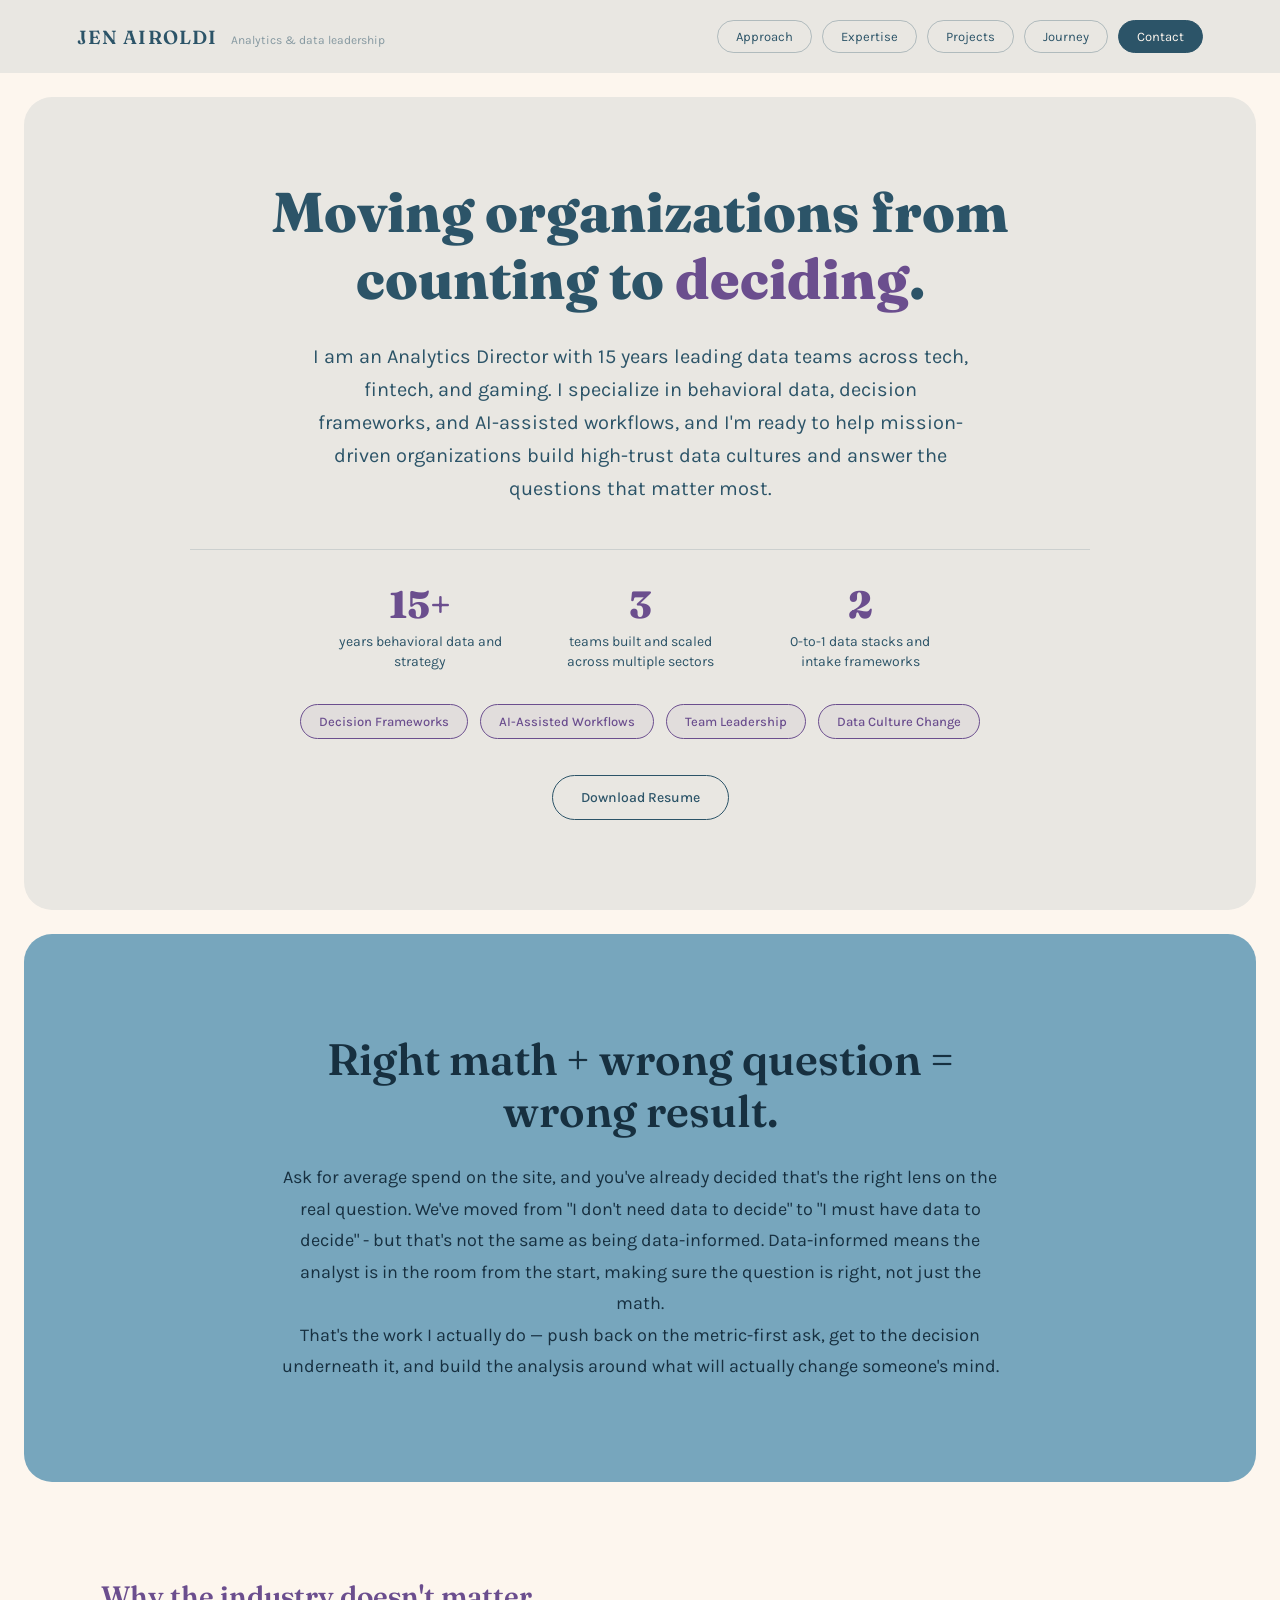
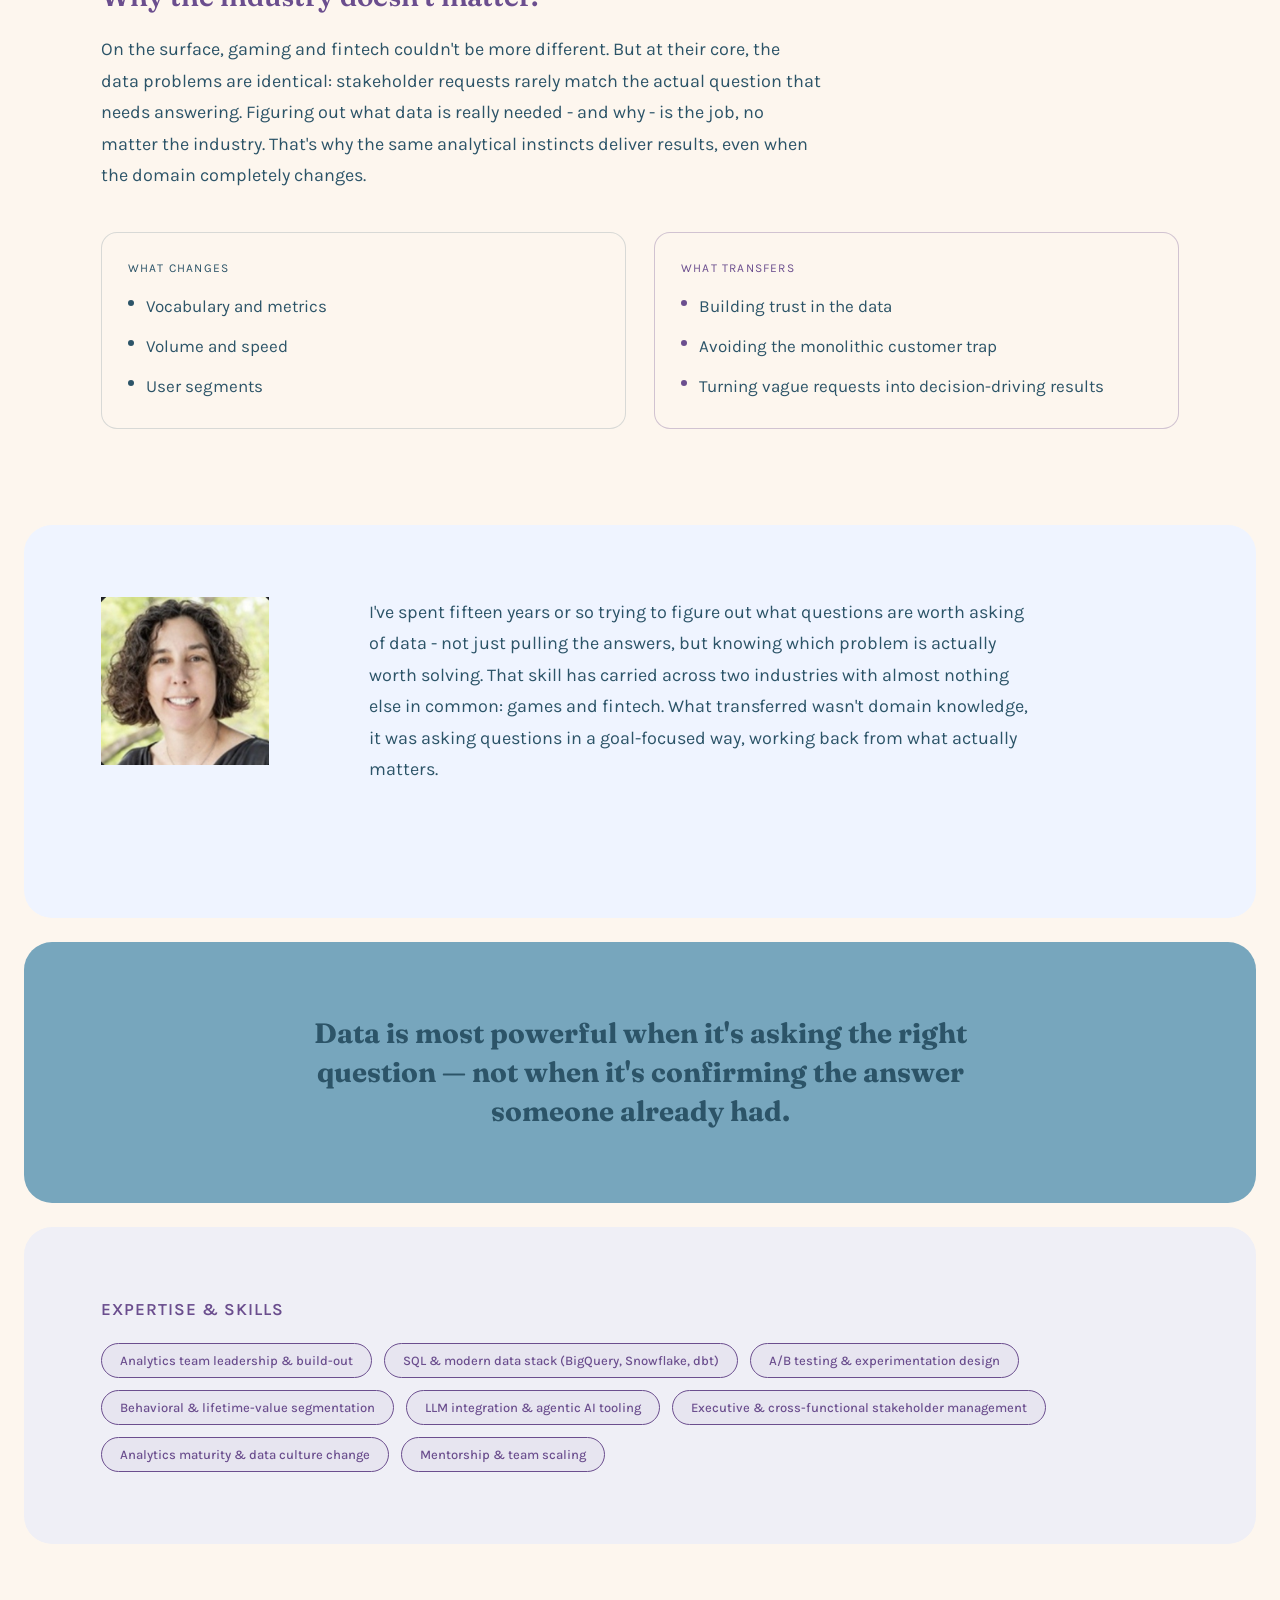
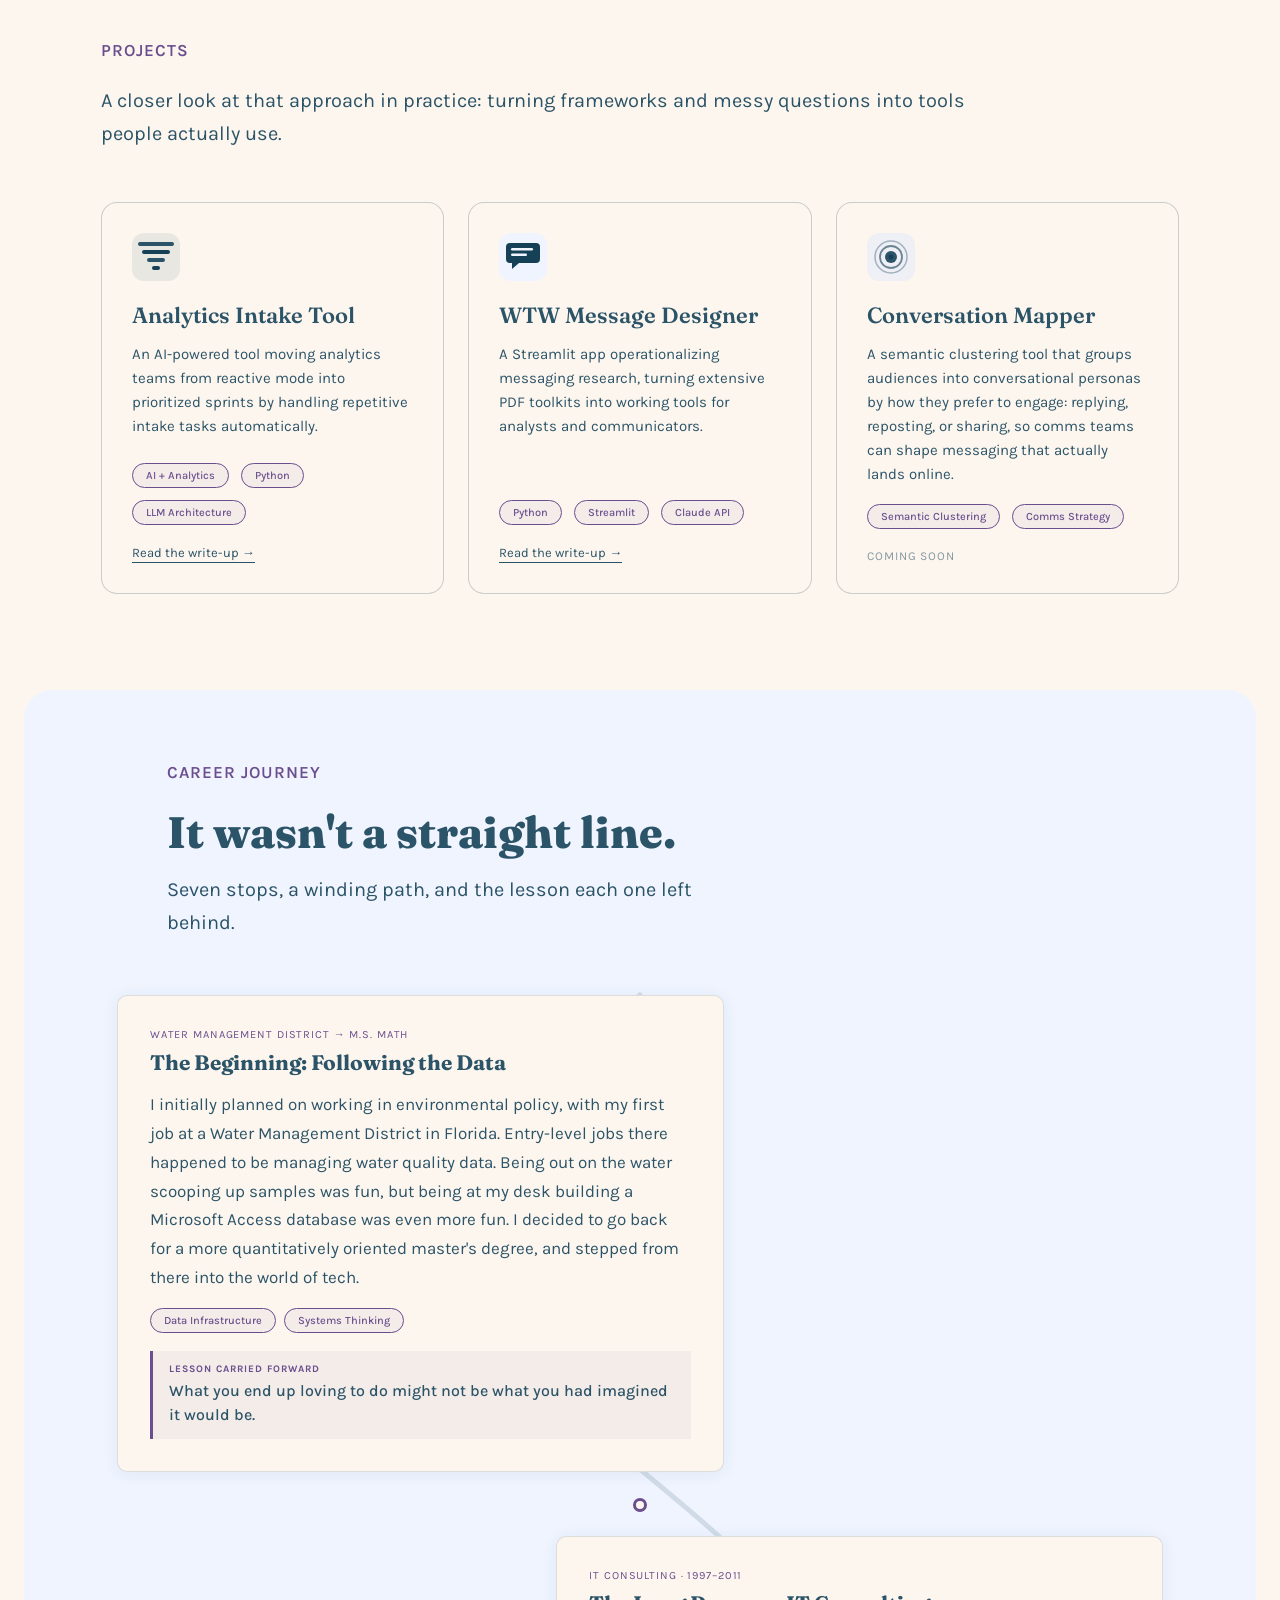
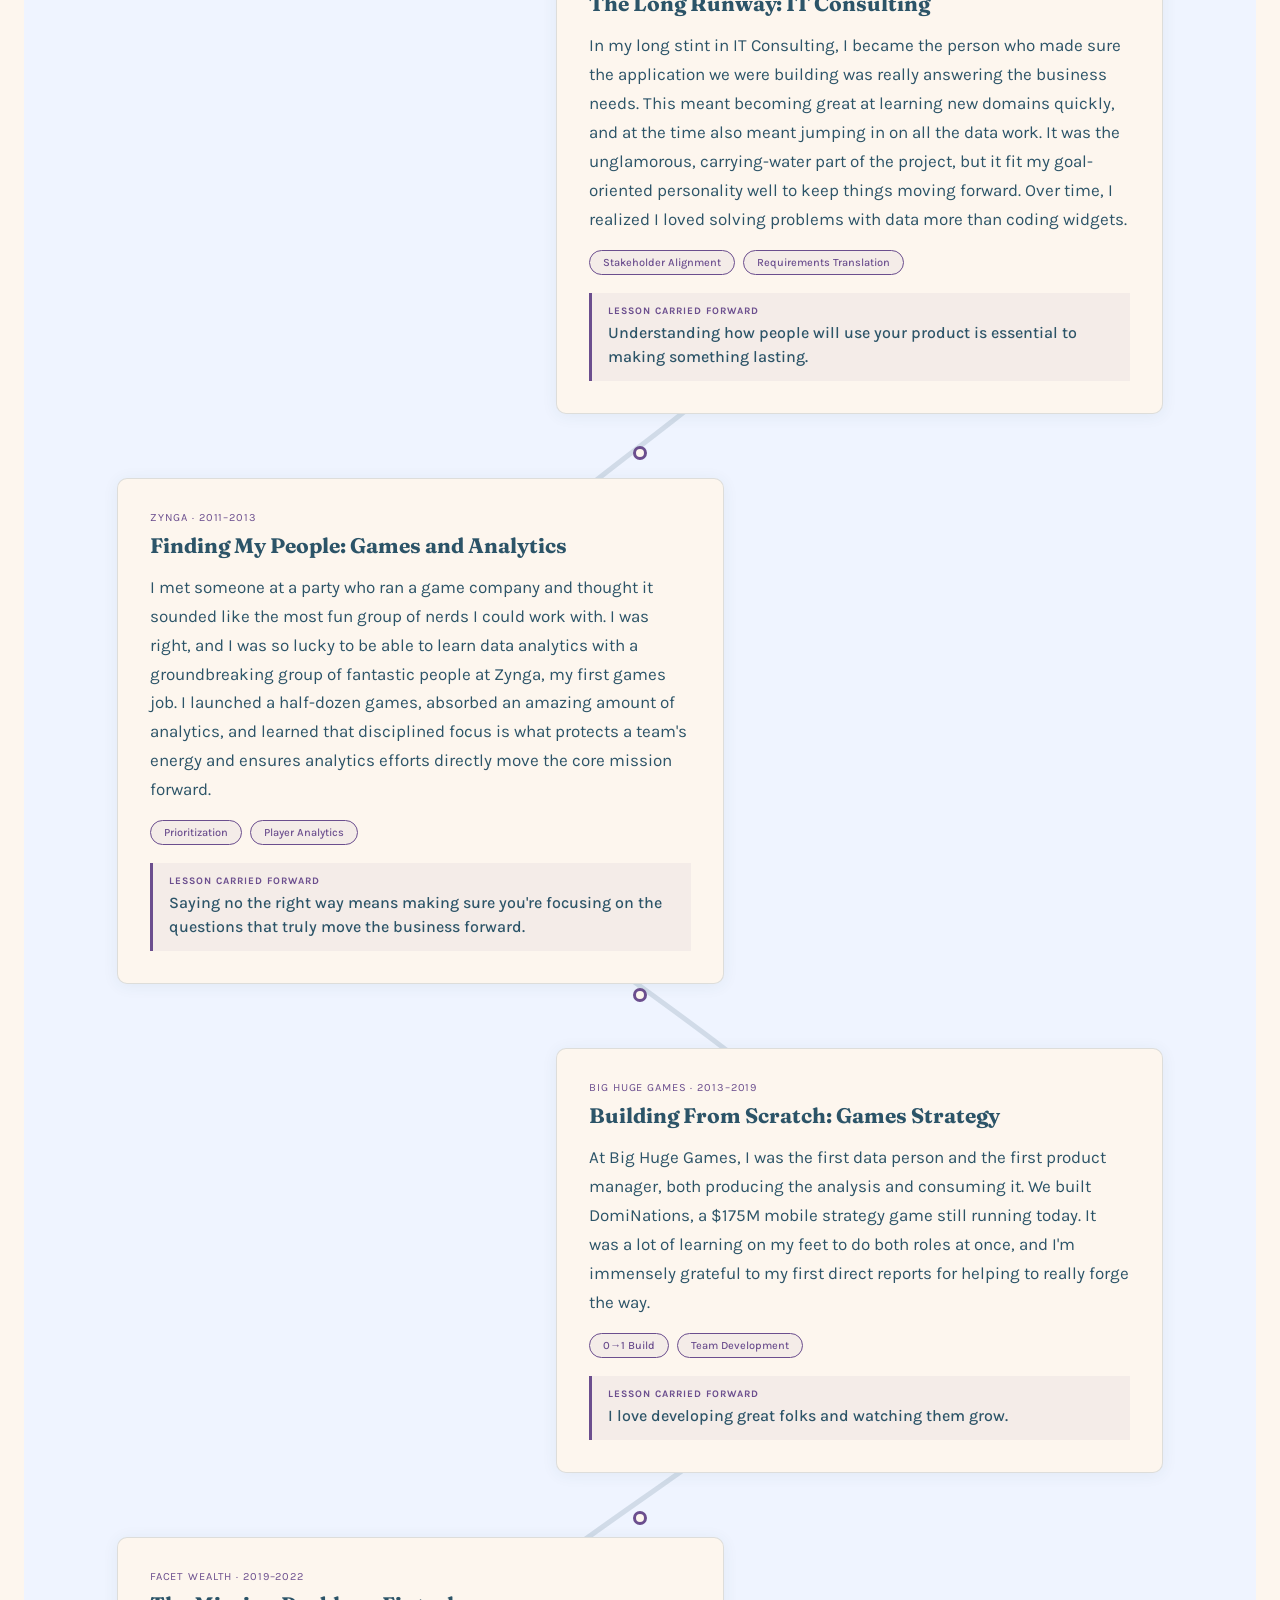
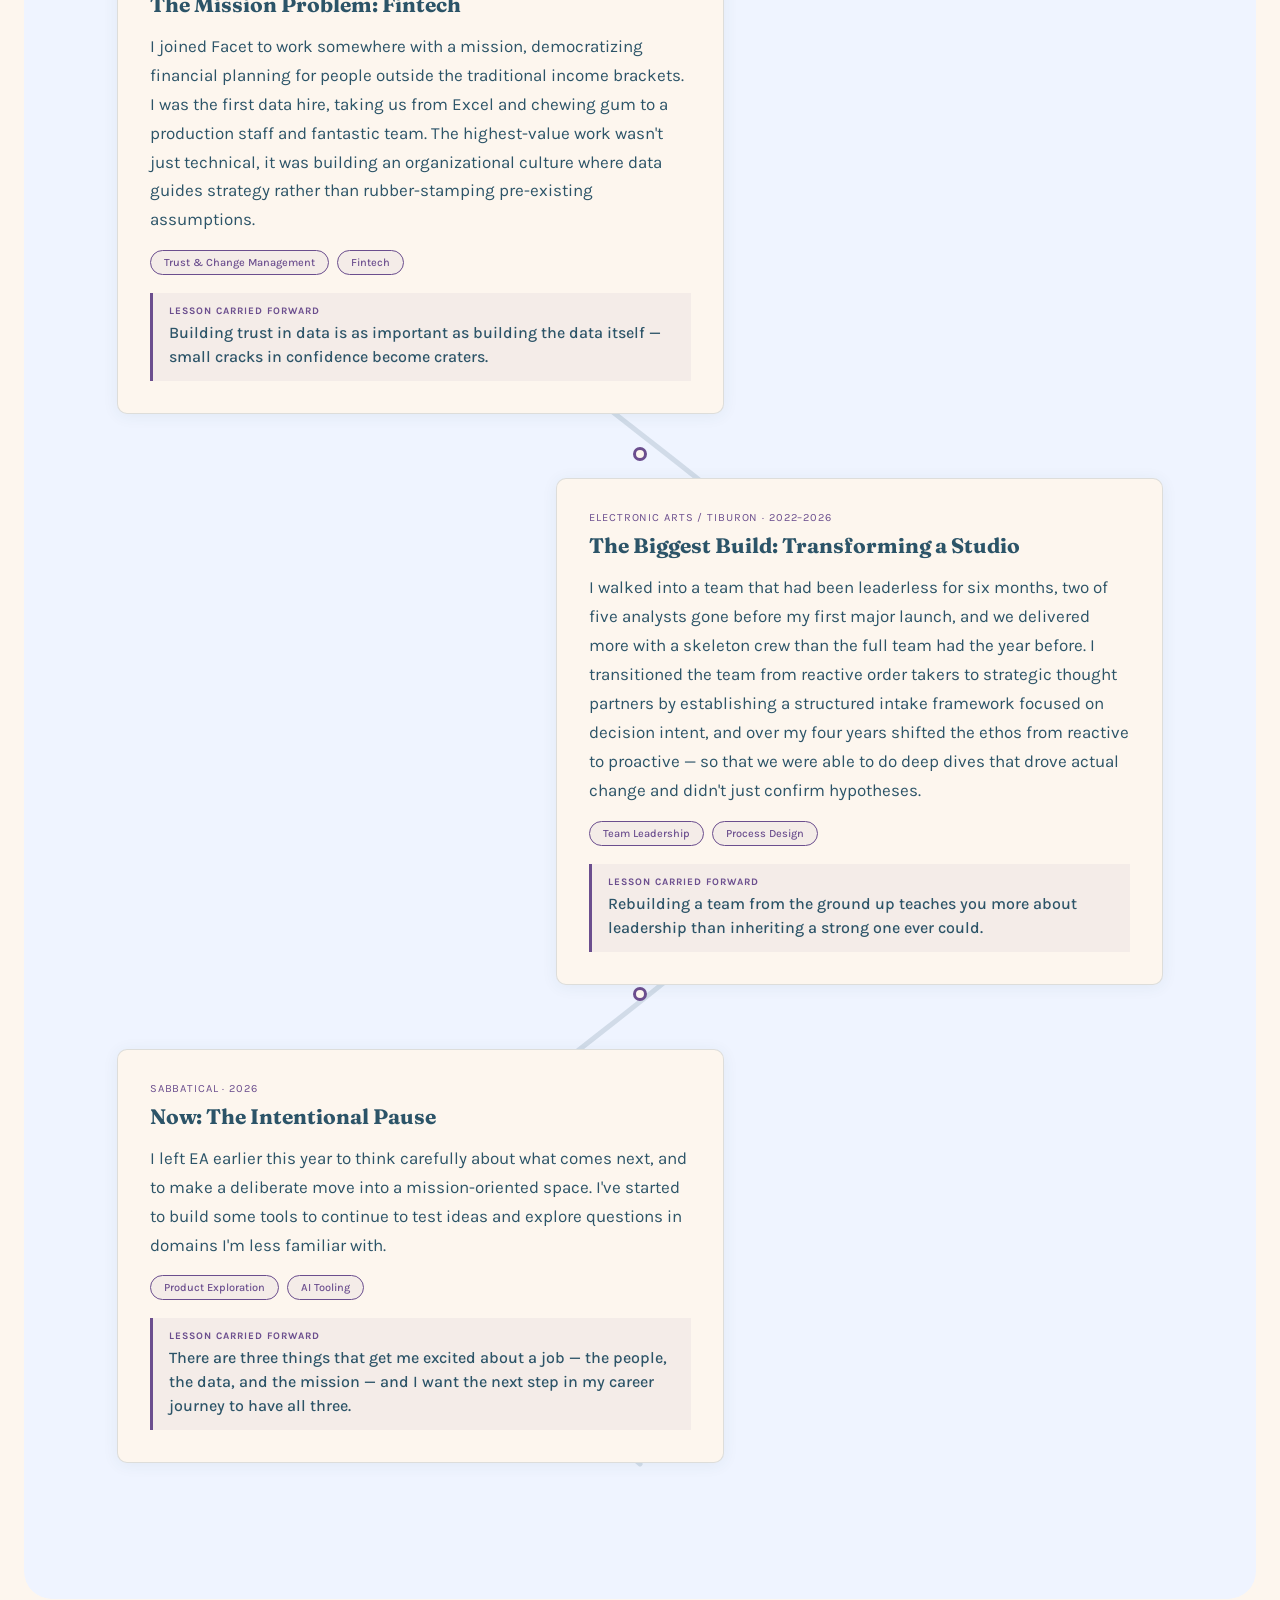
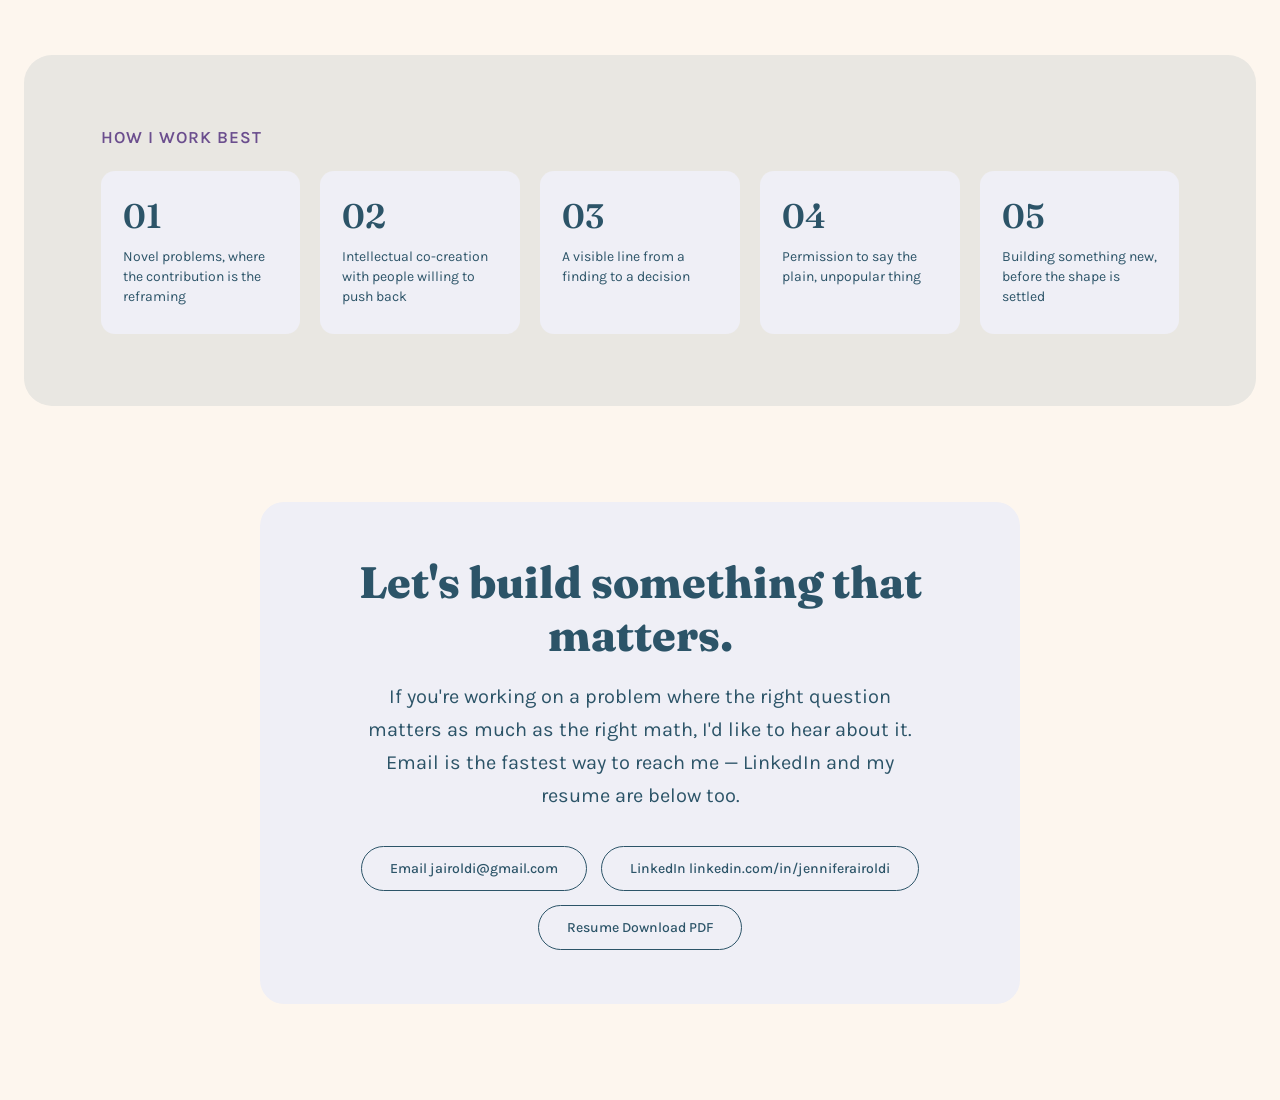
==== commit a171dcf4: "Add WTW Message Designer case-study write-up and link from Projects card Co-Authored-By: Claude Sonn" ====
--- a/index.html
+++ b/index.html
@@ -171,7 +171,7 @@
             <span class="pill pill--sm pill--purple">Streamlit</span>
             <span class="pill pill--sm pill--teal">Claude API</span>
           </div>
-          <span class="project-card-v2__soon">Coming soon</span>
+          <a class="project-card-v2__link" href="/wtw-message-designer.html">Read the write-up →</a>
         </div>
 
         <div class="project-card-v2">
--- a/style.css
+++ b/style.css
@@ -3,7 +3,7 @@
   --nav-bg: #E9E7E2;
   --nav-bg-light: #2C5468;
   --teal: #2C5468;
-  --purple: #164056;
+  --purple: #6B4E8E;
   --ink: #2C5468;
   --teal-tint: #E9E7E2;
   --purple-tint: #EFF4FF;
@@ -554,8 +554,7 @@
   border: 1px solid;
   white-space: nowrap;
 }
-.pill--teal { color: var(--teal); border-color: var(--teal); background: rgba(44, 84, 104, 0.06); }
-.pill--purple { color: var(--purple); border-color: var(--purple); background: rgba(22, 64, 86, 0.06); }
+.pill--teal, .pill--purple { color: var(--purple); border-color: var(--purple); background: rgba(107, 78, 142, 0.06); }
 .pill--sm { padding: 5px 13px; font-size: 11px; }
 
 /* Industry / transferable-skill tags */
@@ -578,7 +577,7 @@
   font-weight: 700;
   padding: 5px 12px;
   border-radius: 3px;
-  background: rgba(22, 64, 86, 0.12);
+  background: rgba(107, 78, 142, 0.12);
   color: var(--purple);
 }
 
@@ -762,7 +761,7 @@
 .journey-lesson {
   border-left: 3px solid var(--purple);
   padding: 12px 16px;
-  background: rgba(22, 64, 86, 0.06);
+  background: rgba(107, 78, 142, 0.06);
   margin-top: 18px;
 }
 .journey-lesson__label {
@@ -814,7 +813,7 @@
   border-radius: 16px;
   padding: 28px 26px;
 }
-.transfer-col--accent { border-color: rgba(22, 64, 86, 0.3); }
+.transfer-col--accent { border-color: rgba(107, 78, 142, 0.3); }
 .transfer-col__label {
   font-size: 12px;
   letter-spacing: 0.1em;
@@ -876,7 +875,7 @@
     top: 4px;
     bottom: 0;
     width: 2px;
-    background: rgba(22, 64, 86, 0.25);
+    background: rgba(107, 78, 142, 0.25);
   }
   .journey-node {
     counter-increment: journey;
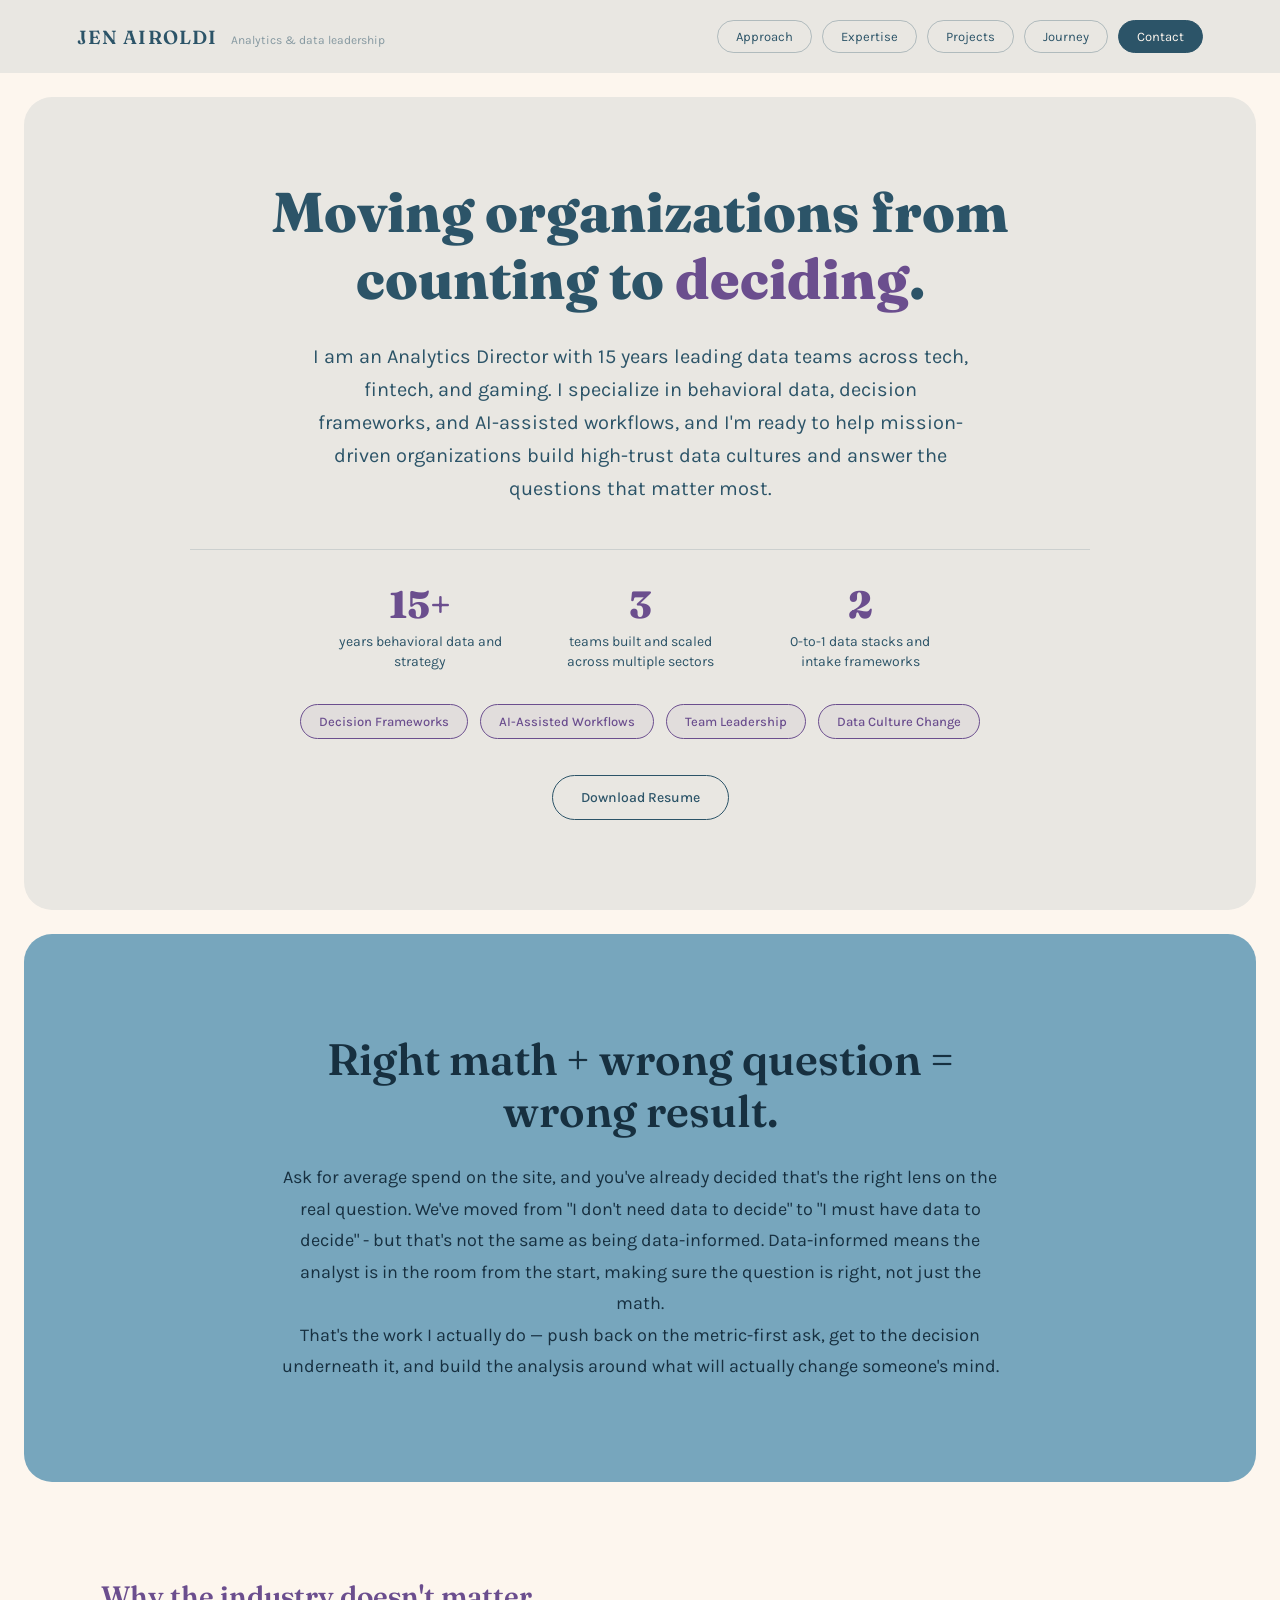
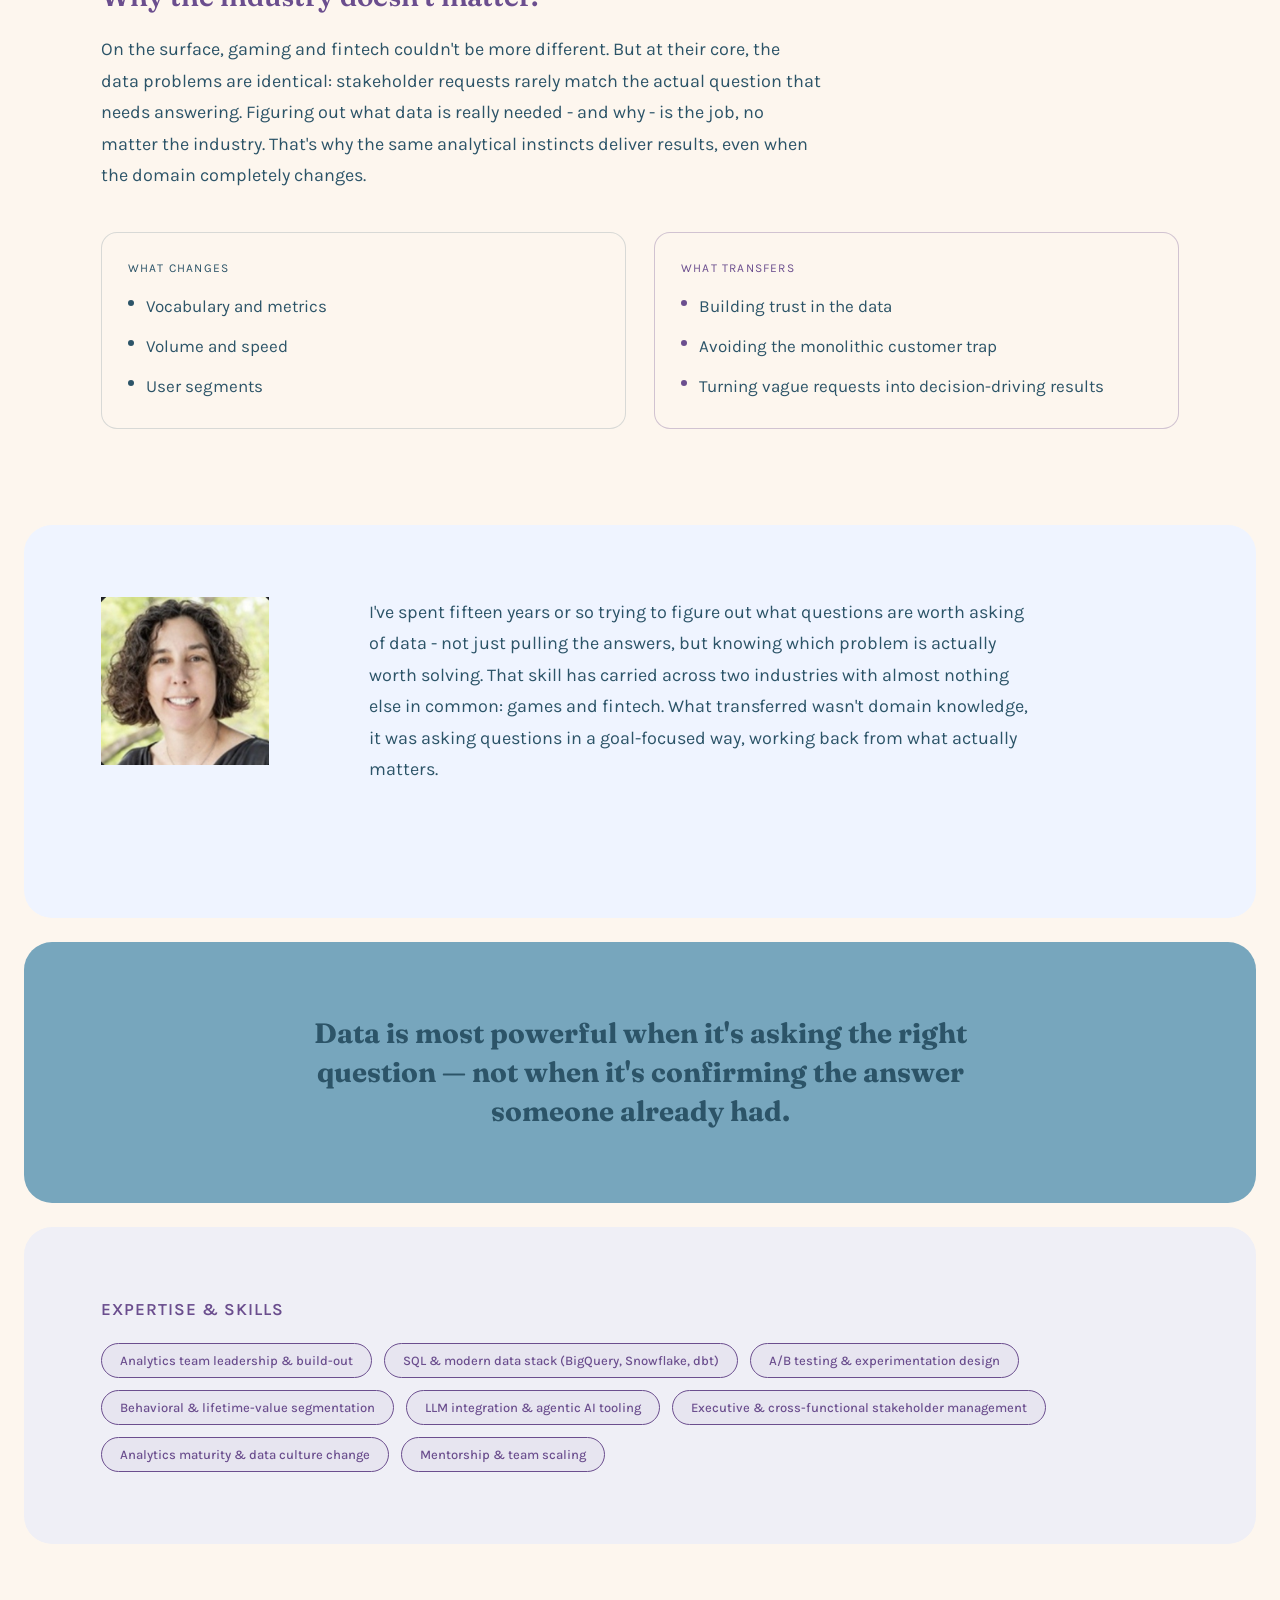
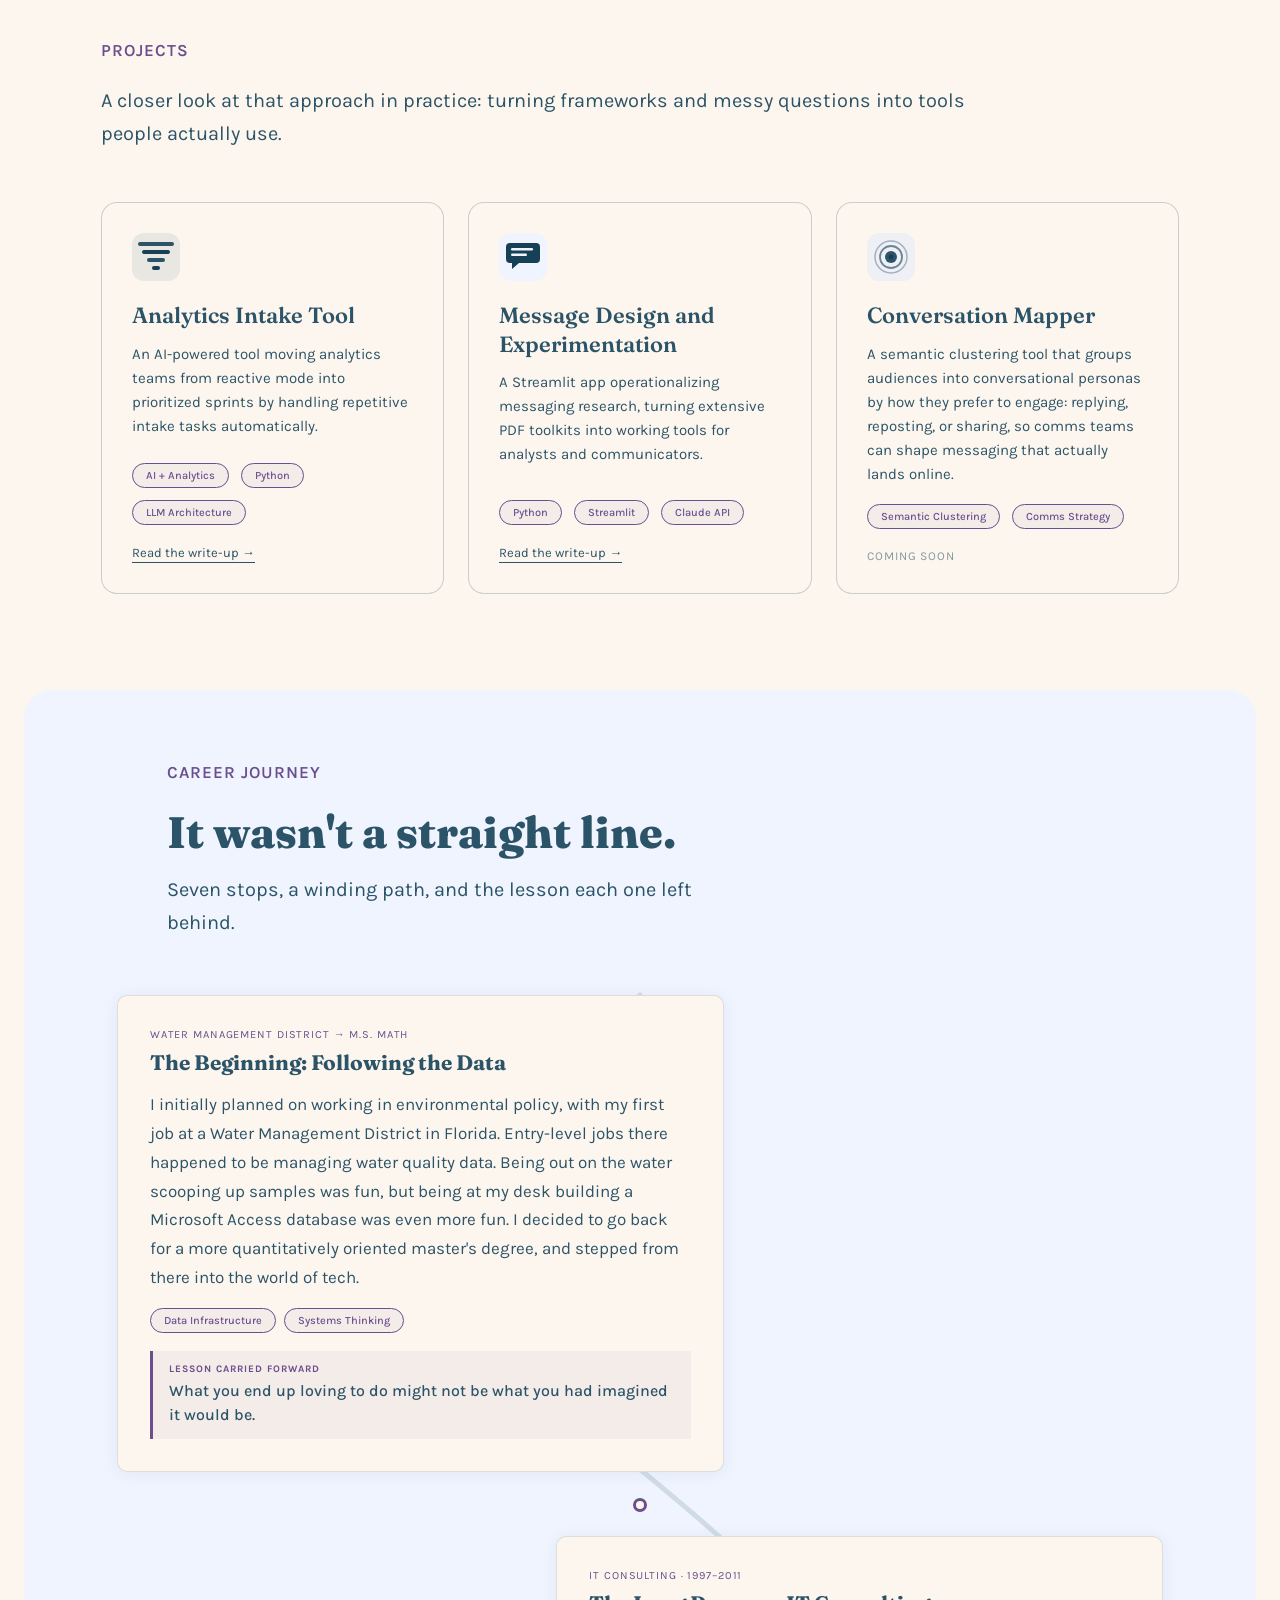
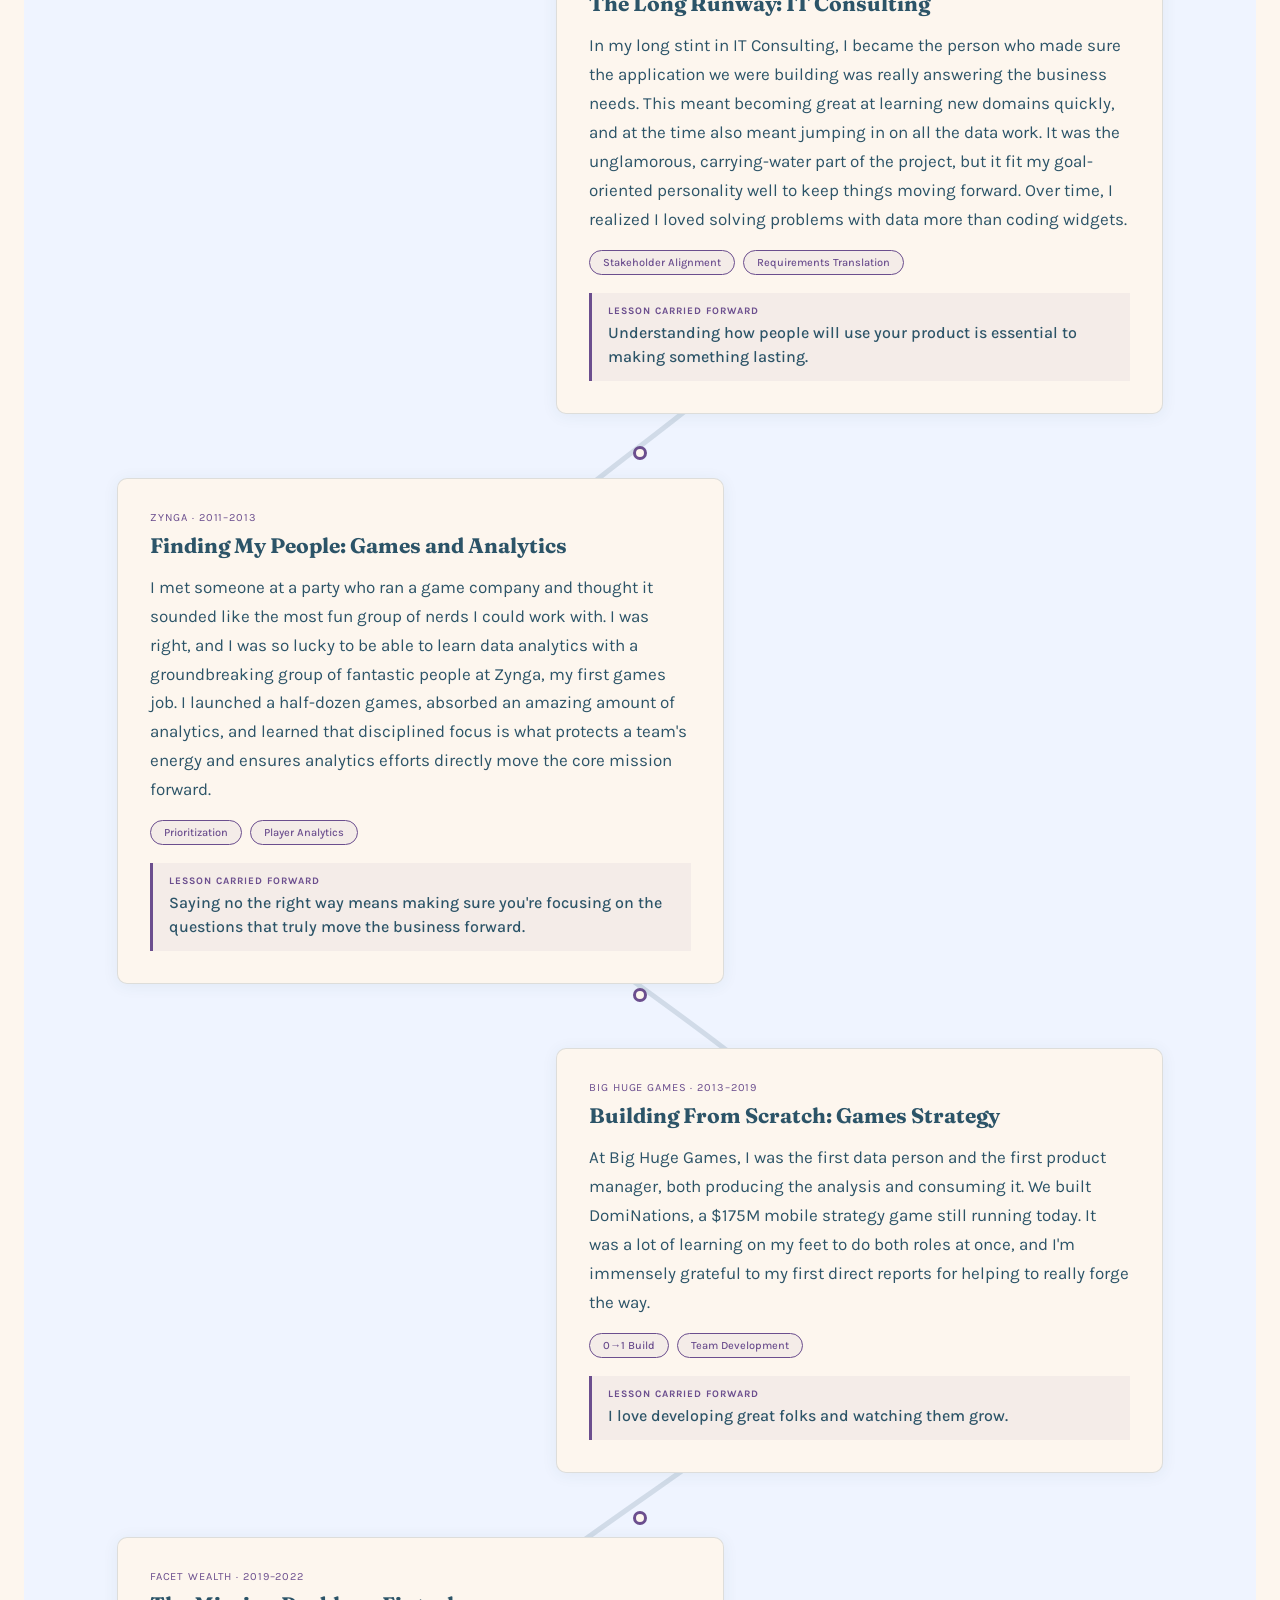
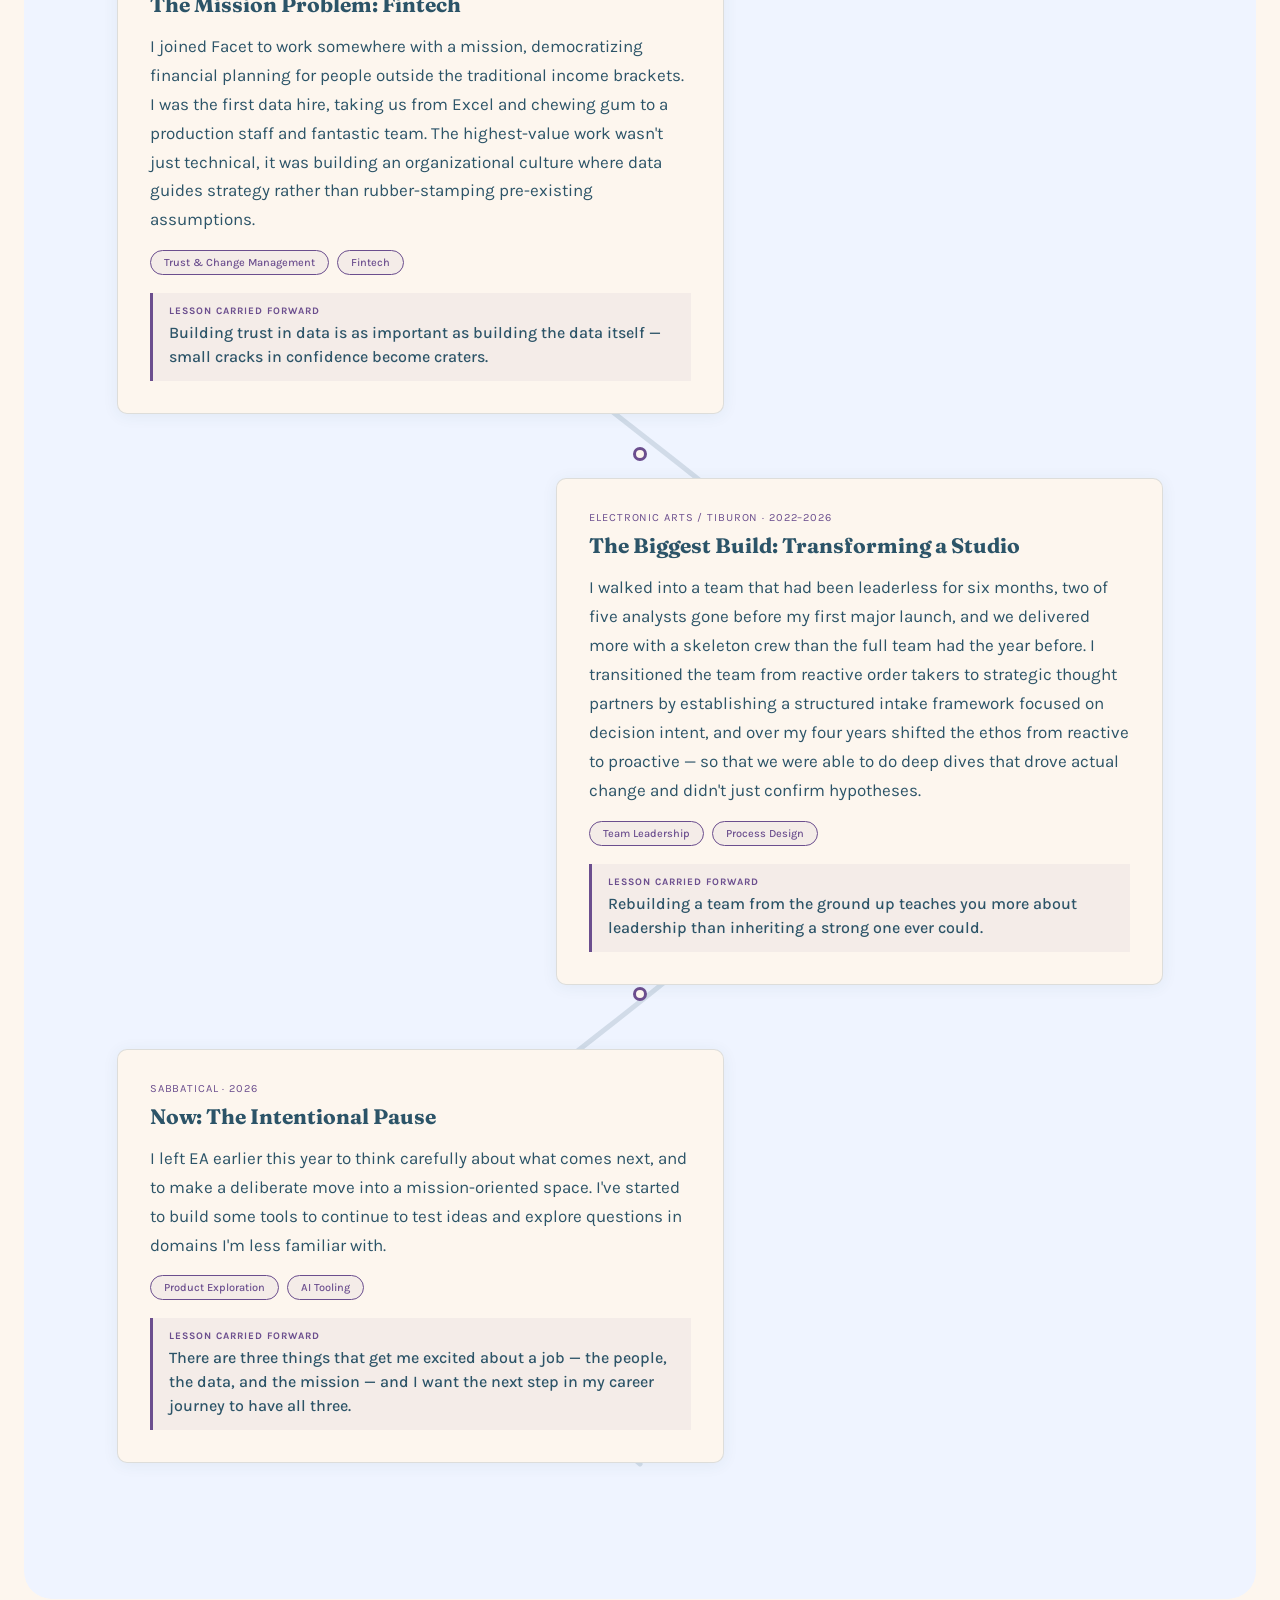
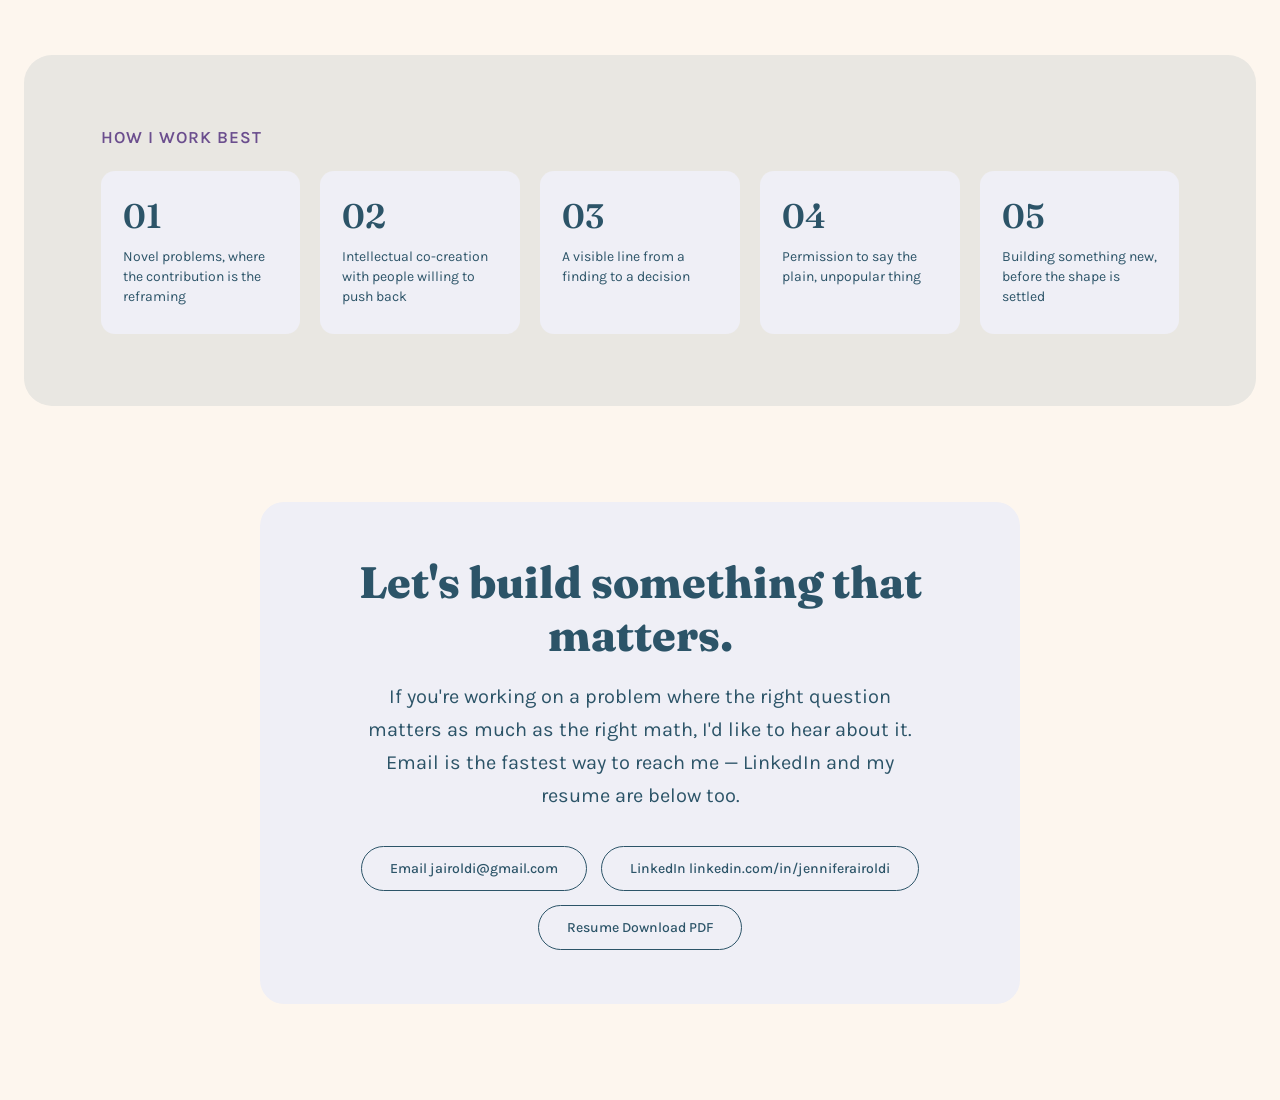
==== commit 4a00aca8: "Rename WTW Message Designer project card to Message Design and Experimentation Co-Authored-By: Claud" ====
--- a/index.html
+++ b/index.html
@@ -164,7 +164,7 @@
               <rect x="12" y="20.5" width="16" height="2.6" rx="1.3" fill="#EFF4FF"/>
             </svg>
           </div>
-          <div class="project-card-v2__title">WTW Message Designer</div>
+          <div class="project-card-v2__title">Message Design and Experimentation</div>
           <p class="project-card-v2__teaser">A Streamlit app operationalizing messaging research, turning extensive PDF toolkits into working tools for analysts and communicators.</p>
           <div class="pill-group">
             <span class="pill pill--sm pill--teal">Python</span>
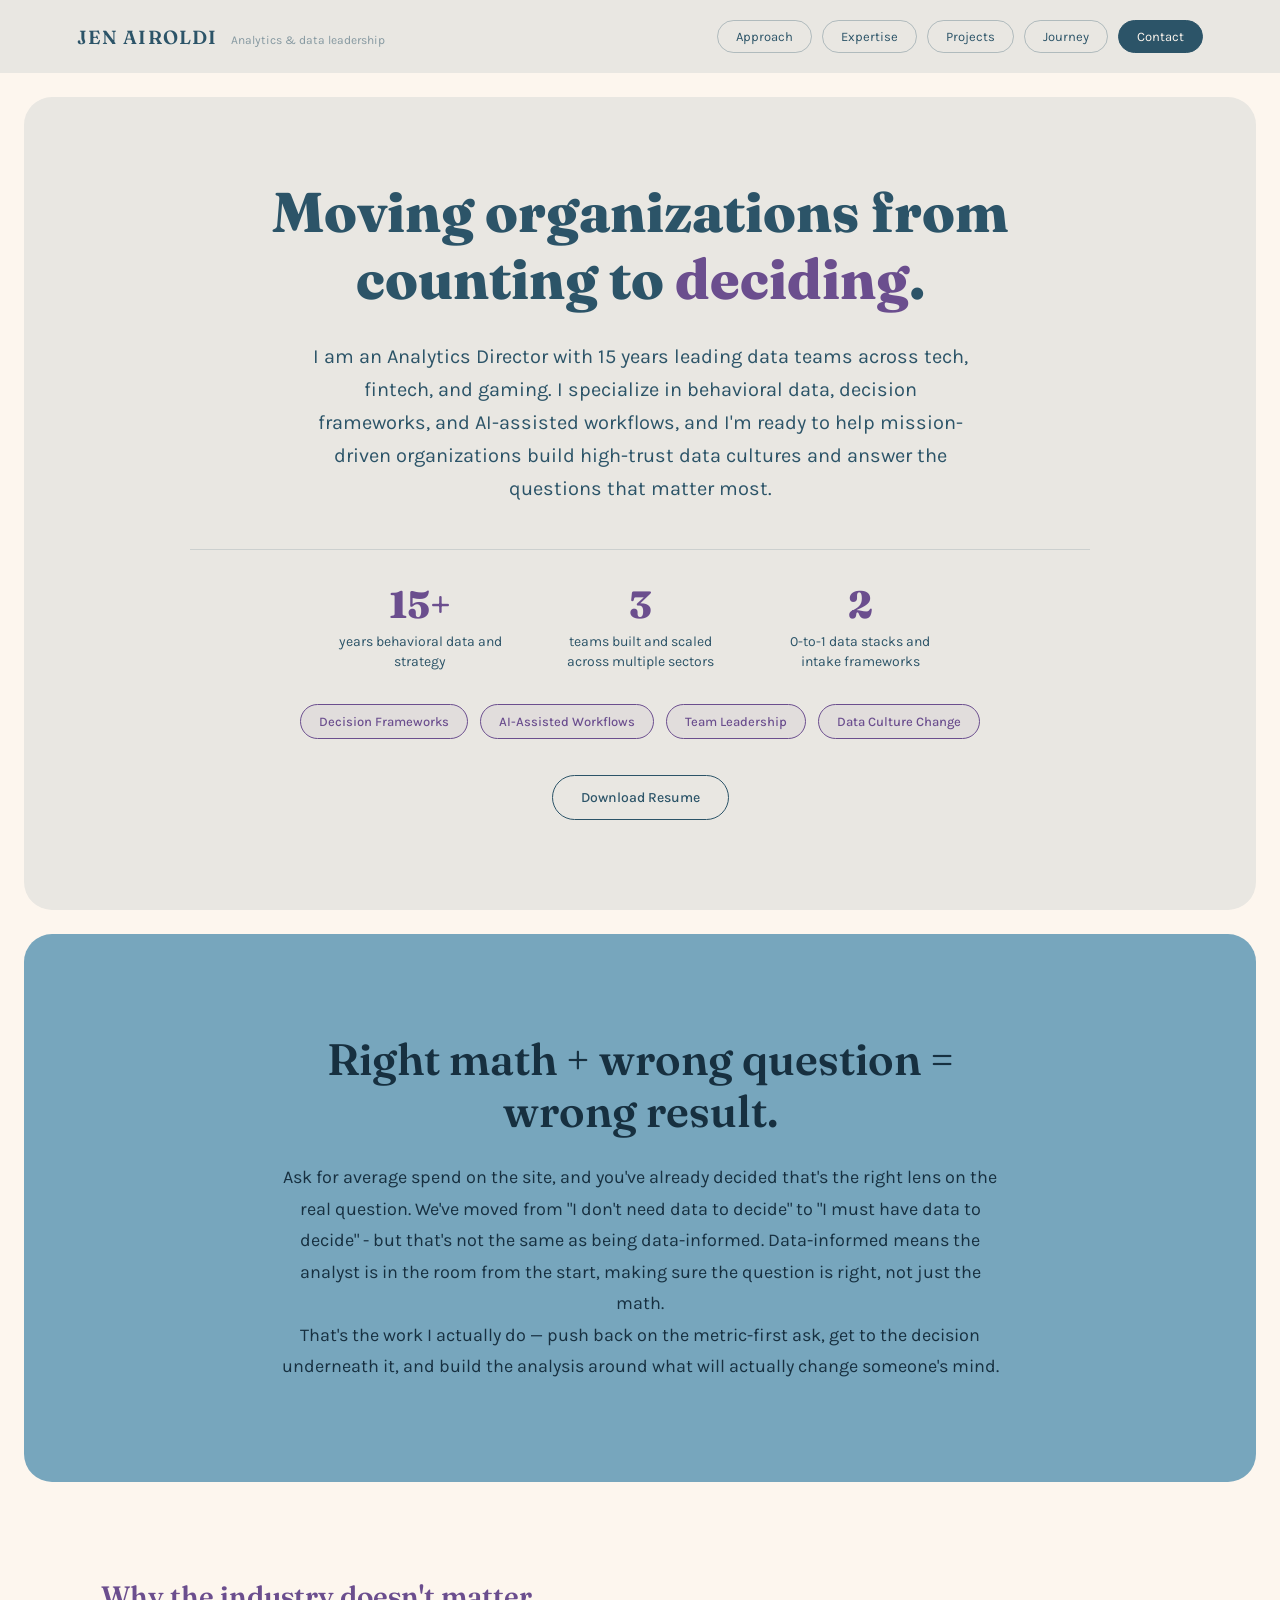
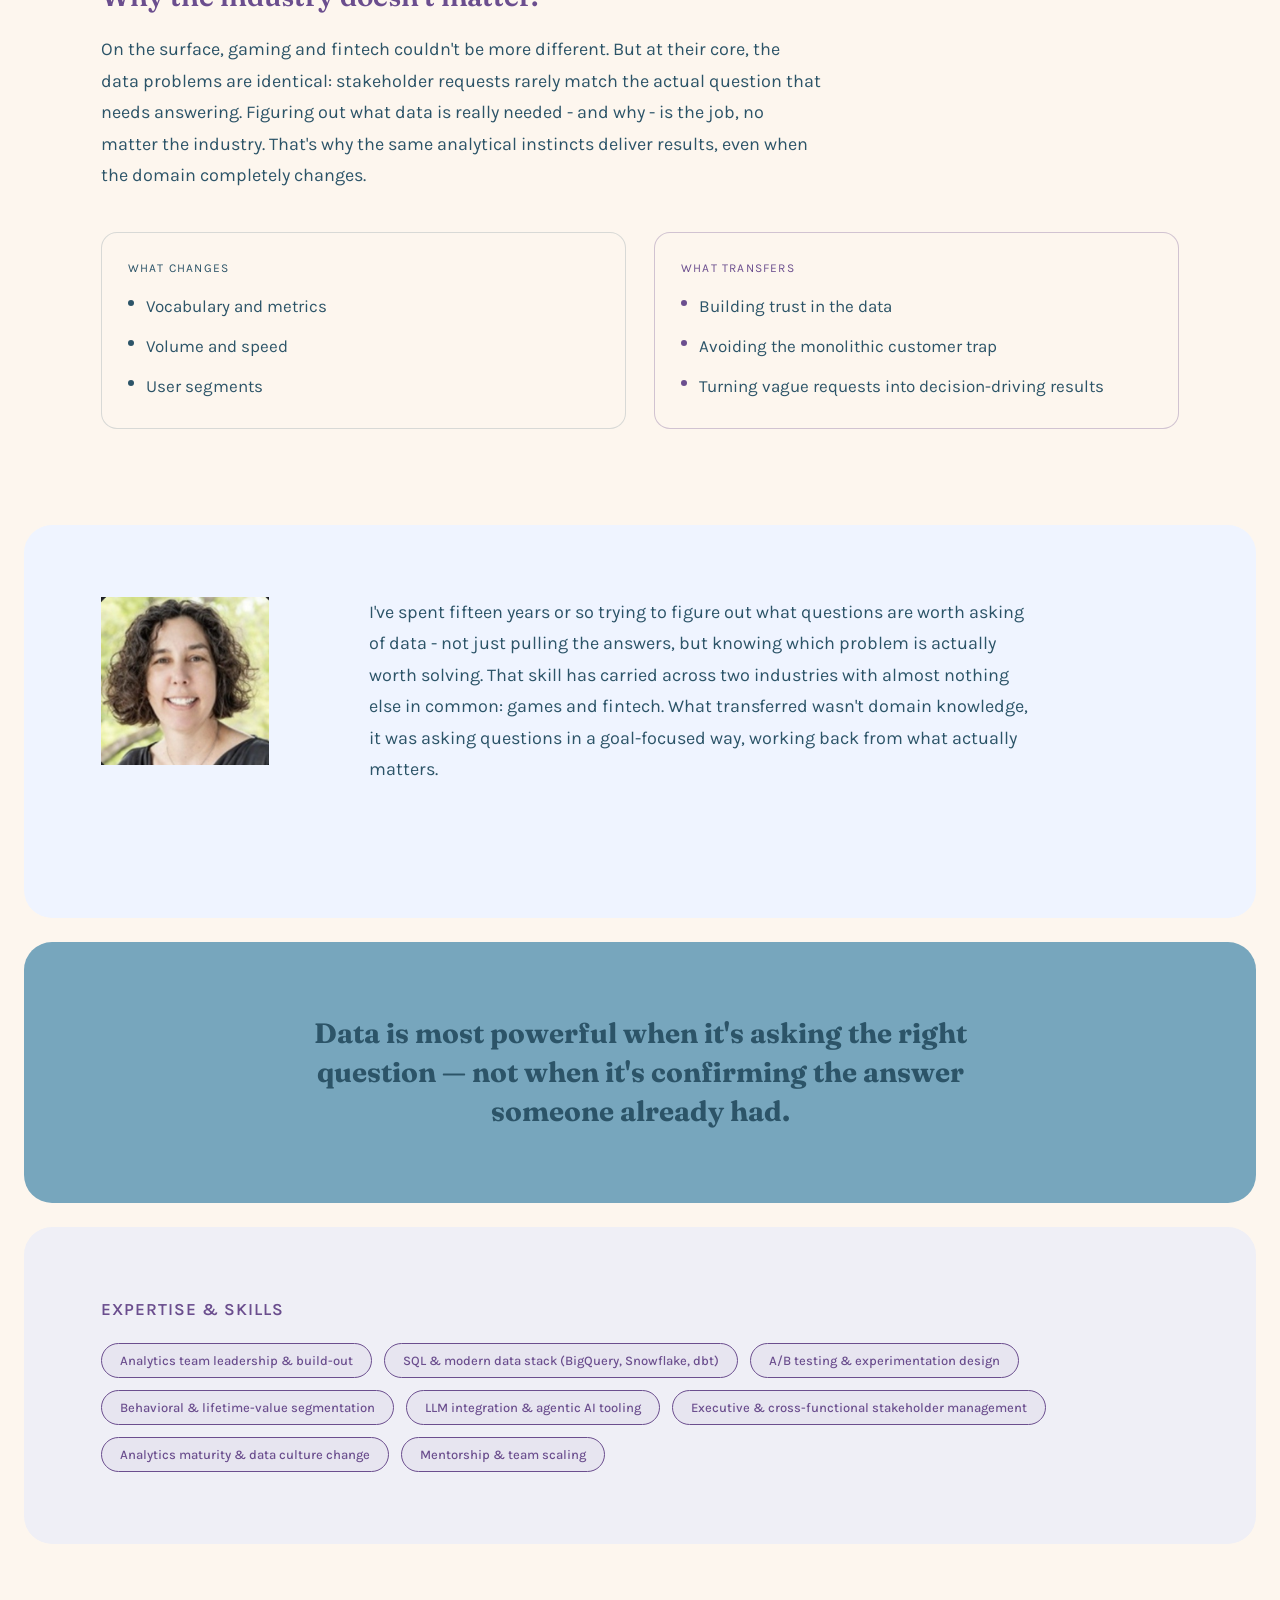
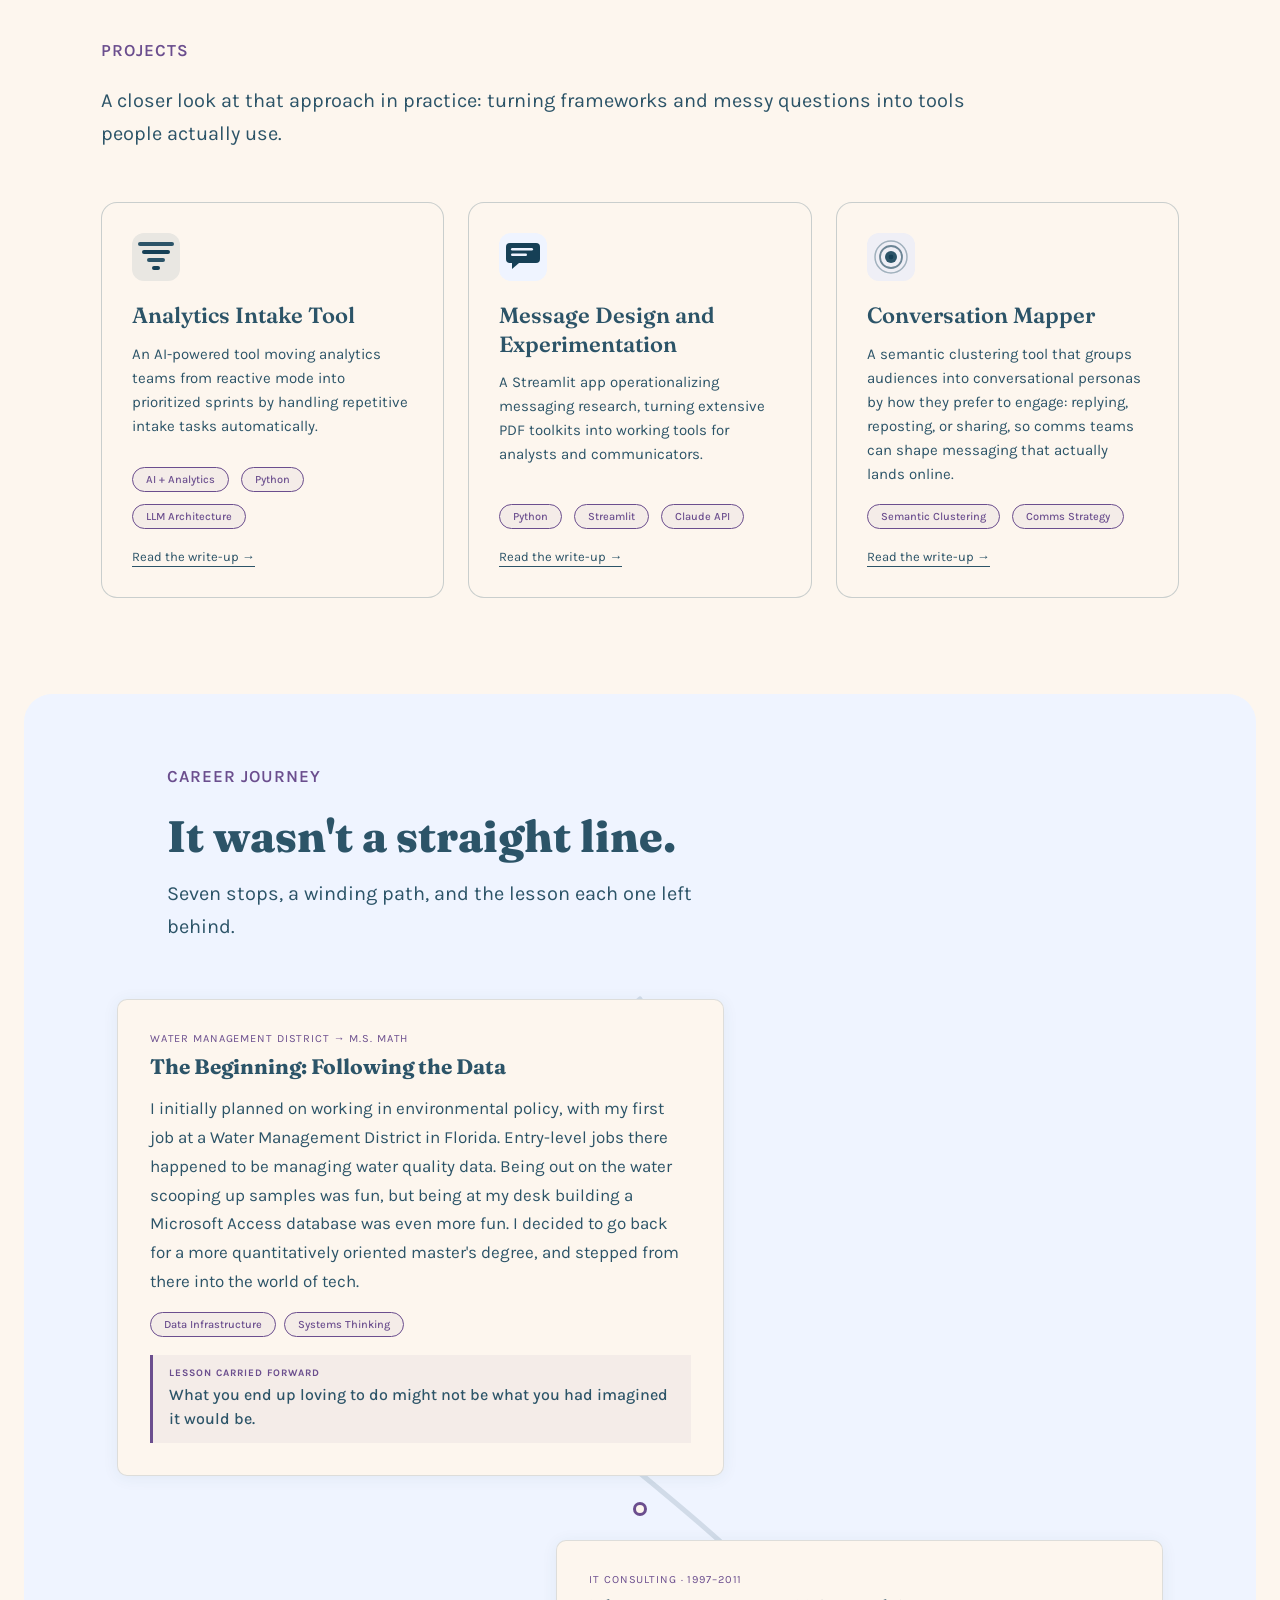
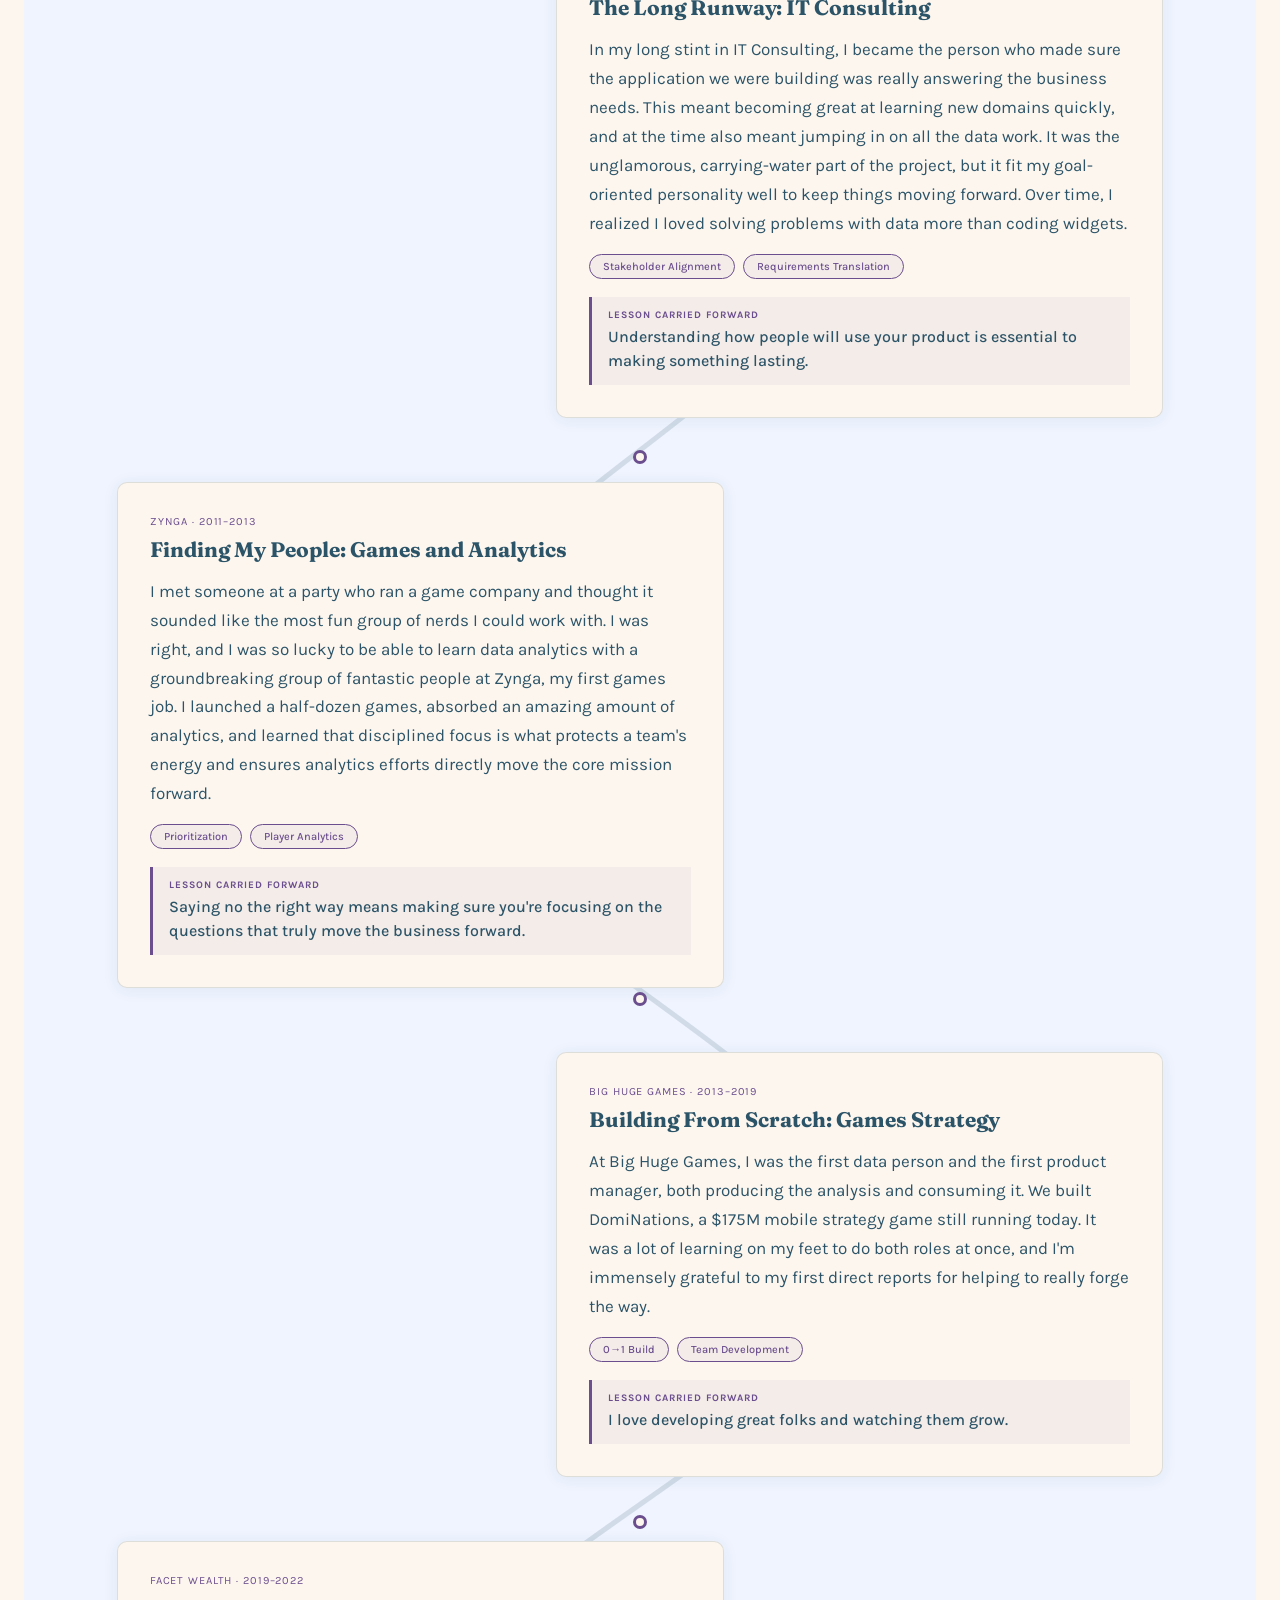
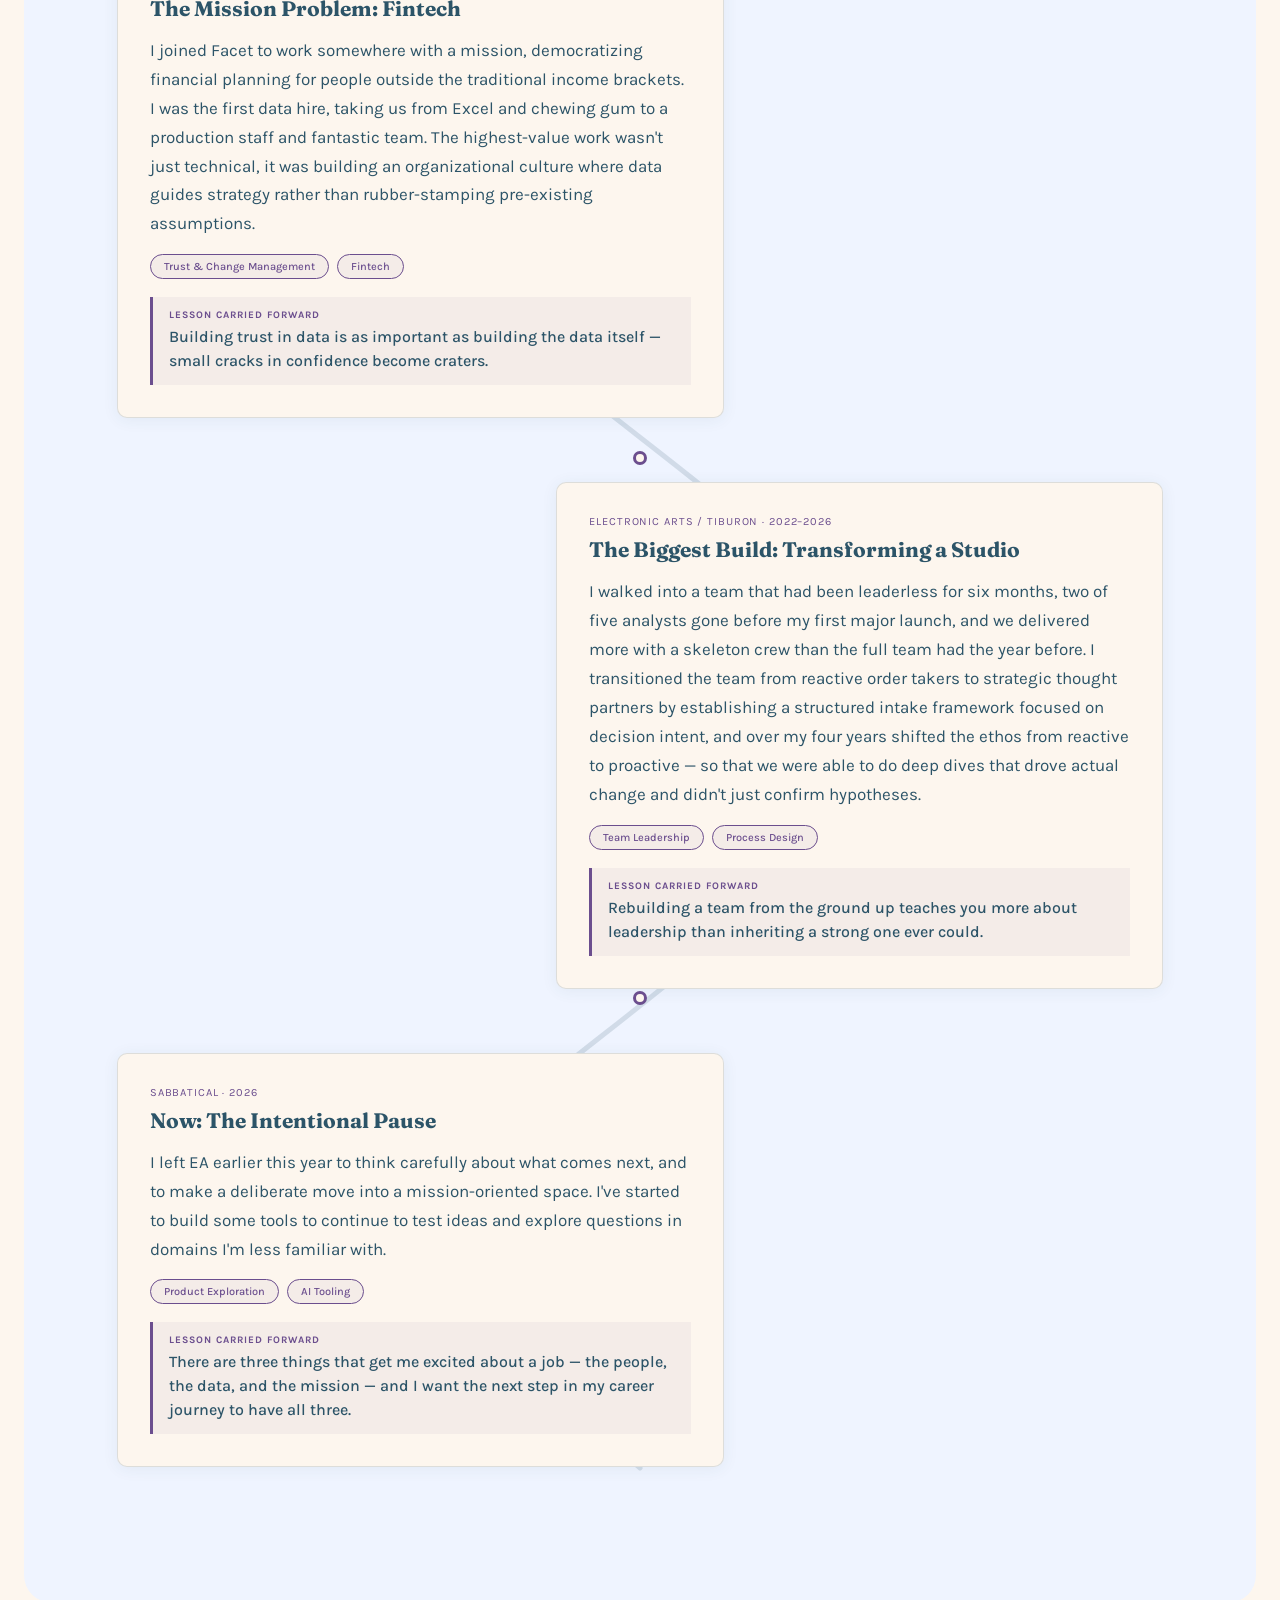
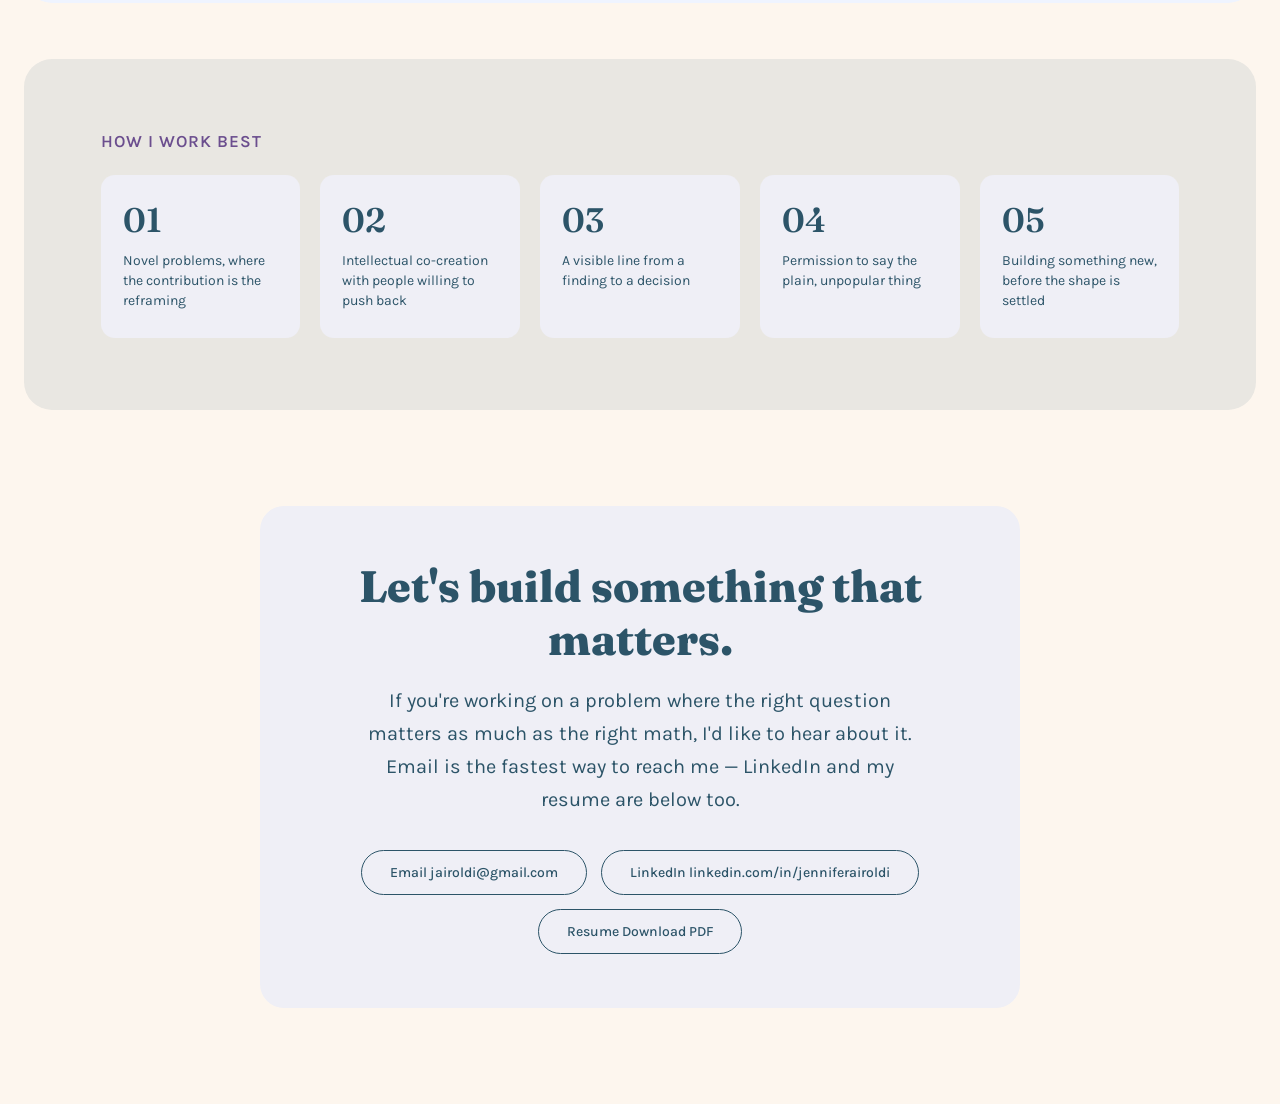
==== commit d93598e3: "Add Conversation Mapper write-up and link from Projects card Co-Authored-By: Claude Sonnet 5 <norepl" ====
--- a/index.html
+++ b/index.html
@@ -190,7 +190,7 @@
             <span class="pill pill--sm pill--purple">Semantic Clustering</span>
             <span class="pill pill--sm pill--teal">Comms Strategy</span>
           </div>
-          <span class="project-card-v2__soon">Coming soon</span>
+          <a class="project-card-v2__link" href="/conversation-mapper.html">Read the write-up →</a>
         </div>
 
       </div>
--- a/style.css
+++ b/style.css
@@ -424,6 +424,36 @@
   line-height: 1.75;
   color: var(--teal);
   margin-bottom: 18px;
+}
+.article ul {
+  margin: 0 0 24px;
+  padding-left: 22px;
+}
+.article ul li {
+  font-size: 18px;
+  line-height: 1.75;
+  color: var(--teal);
+  margin-bottom: 12px;
+}
+.article ul li::marker {
+  color: var(--purple);
+}
+.article-figure {
+  margin: 8px 0 32px;
+}
+.article-figure img {
+  display: block;
+  width: 100%;
+  height: auto;
+  border-radius: 12px;
+  border: 1px solid rgba(44, 84, 104, 0.12);
+  box-shadow: 0 2px 16px rgba(44, 84, 104, 0.08);
+}
+.article-figure figcaption {
+  margin-top: 12px;
+  font-size: 15px;
+  line-height: 1.6;
+  color: var(--muted);
 }
 /* "So what" ladder example dialogue — used in the Intake Tool write-up */
 .dialogue {
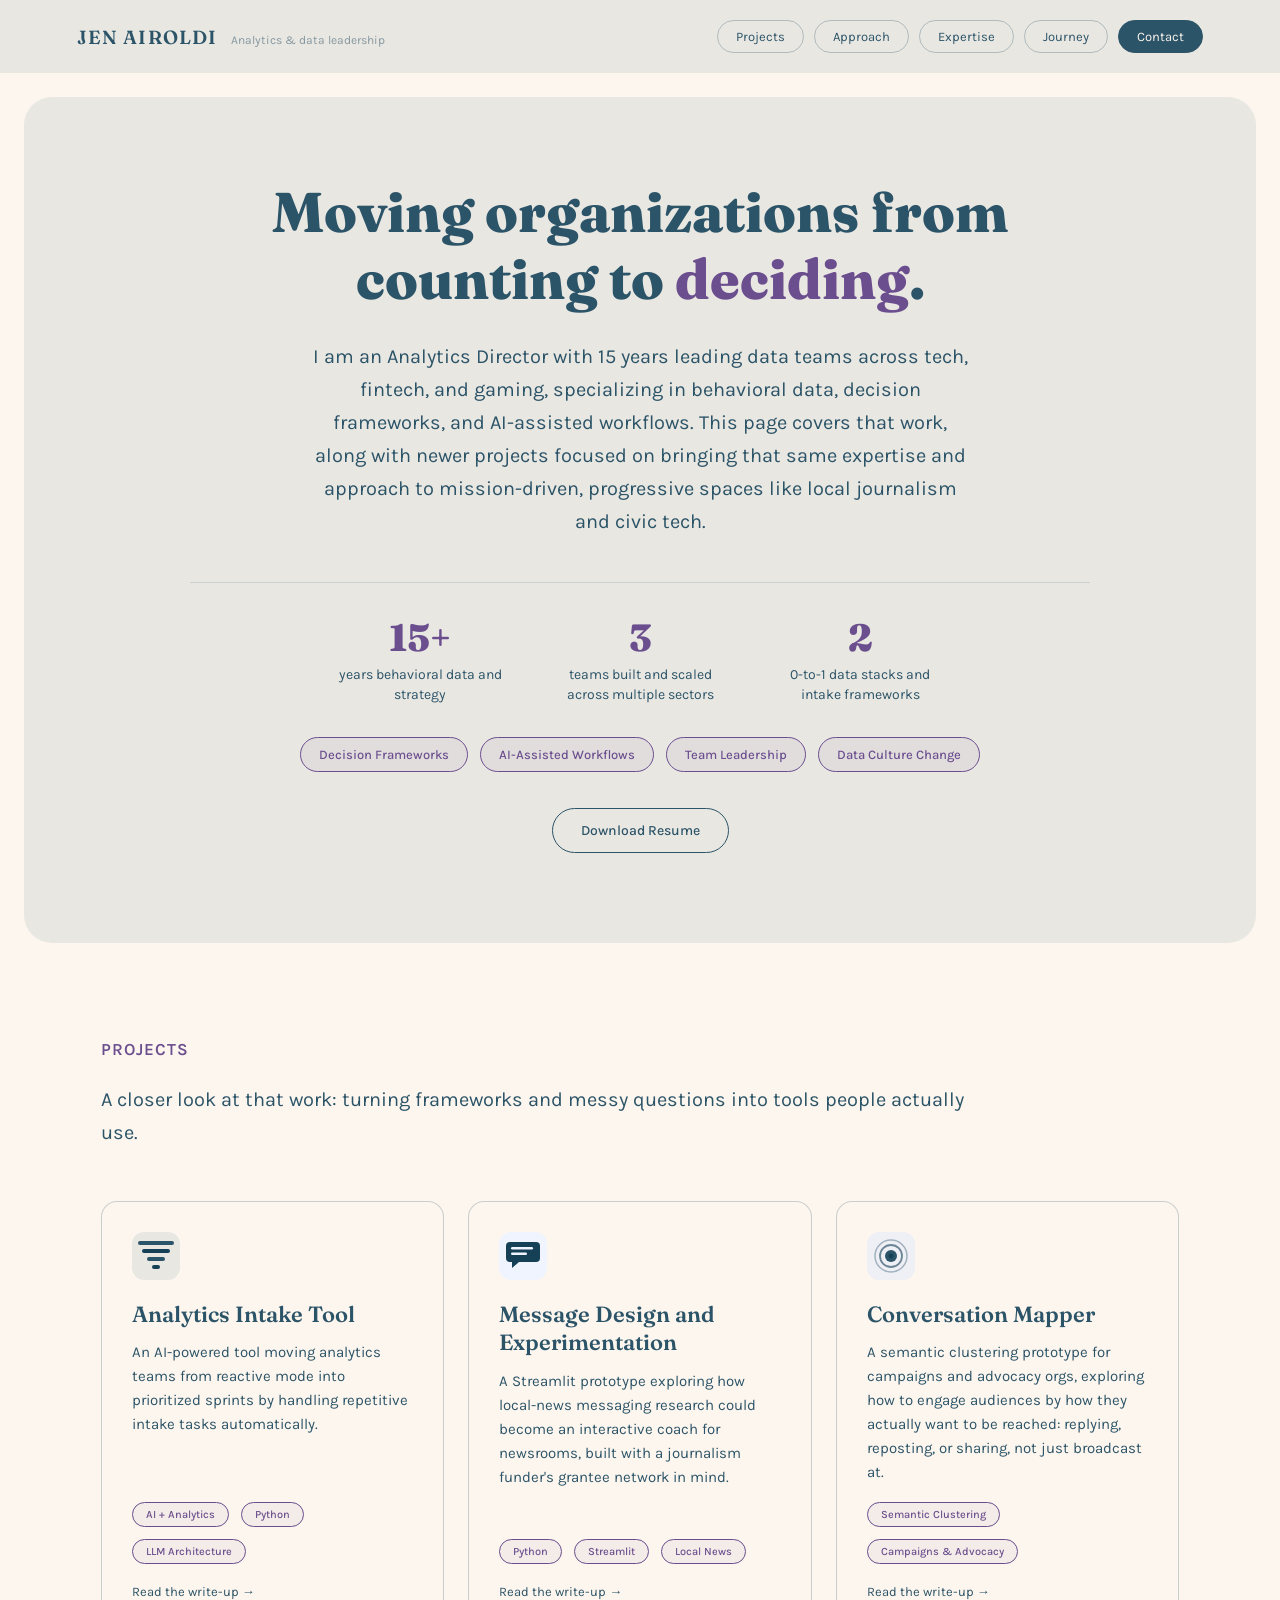
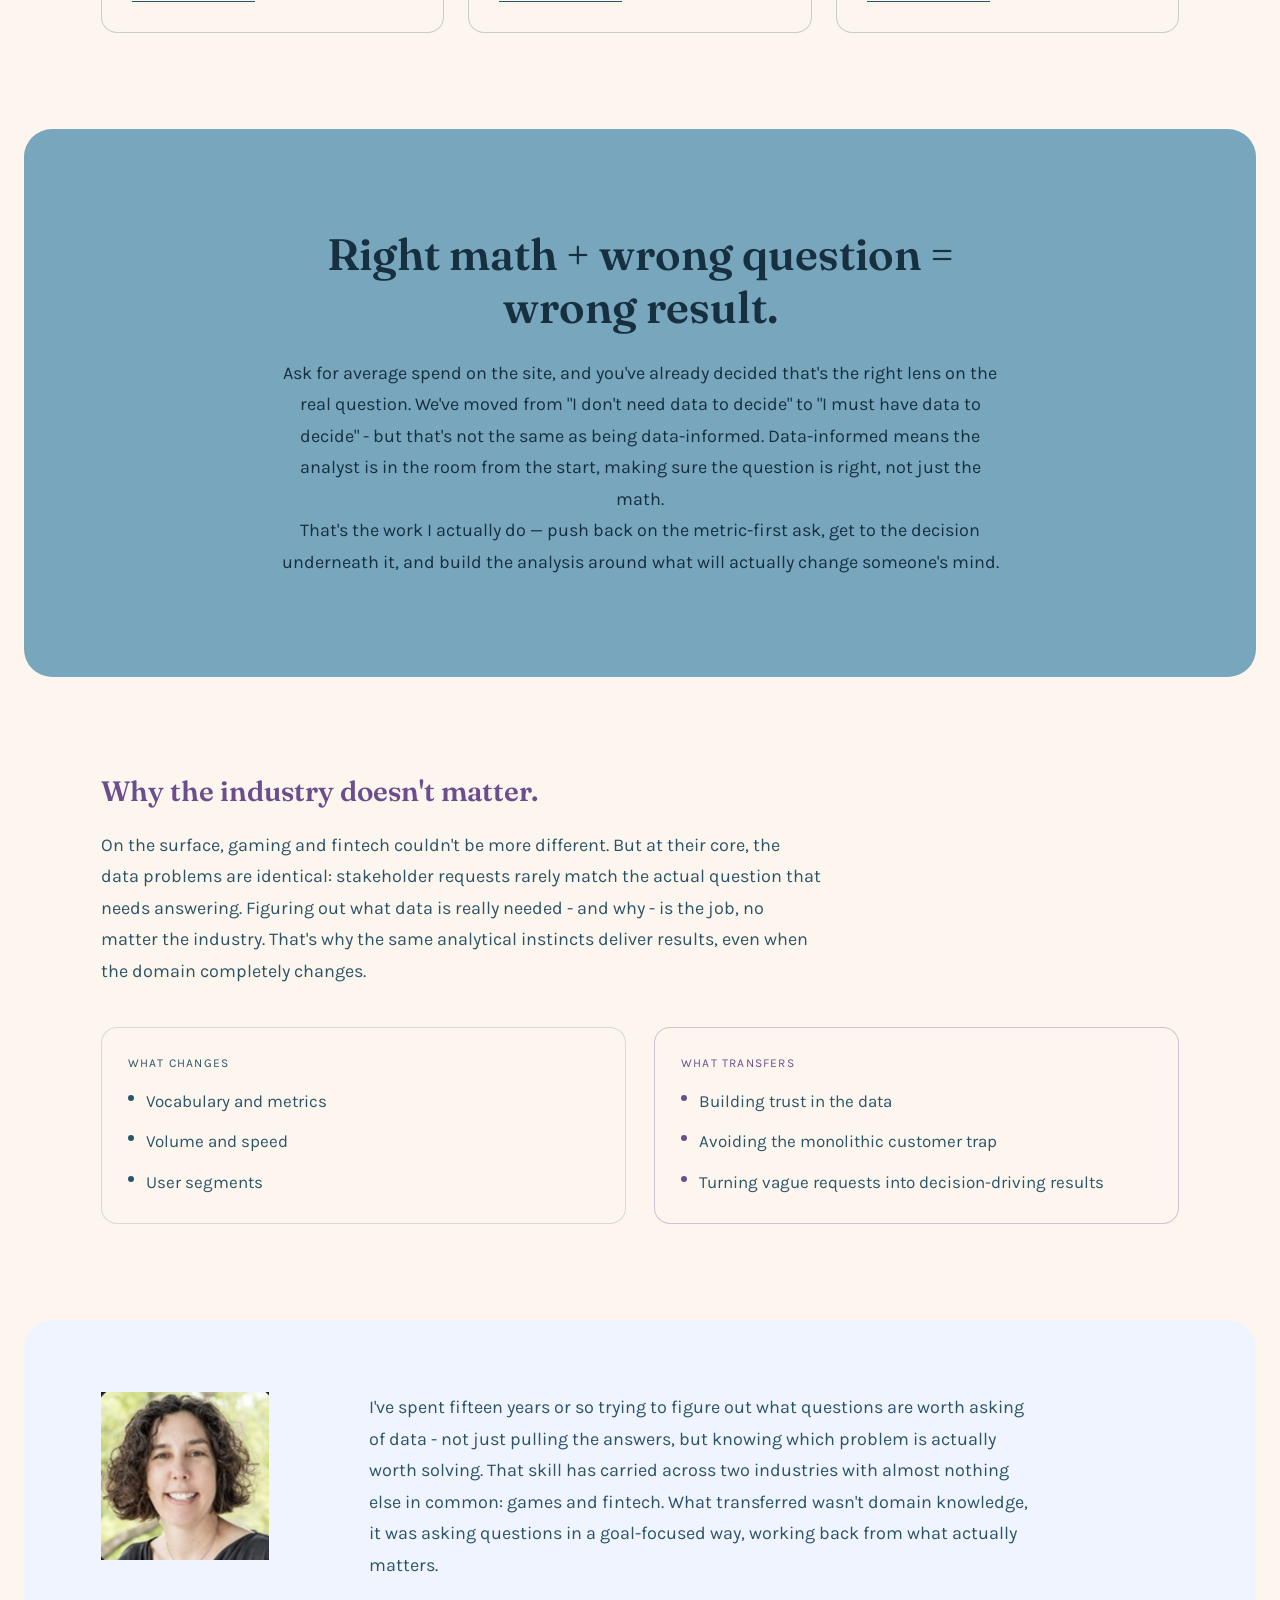
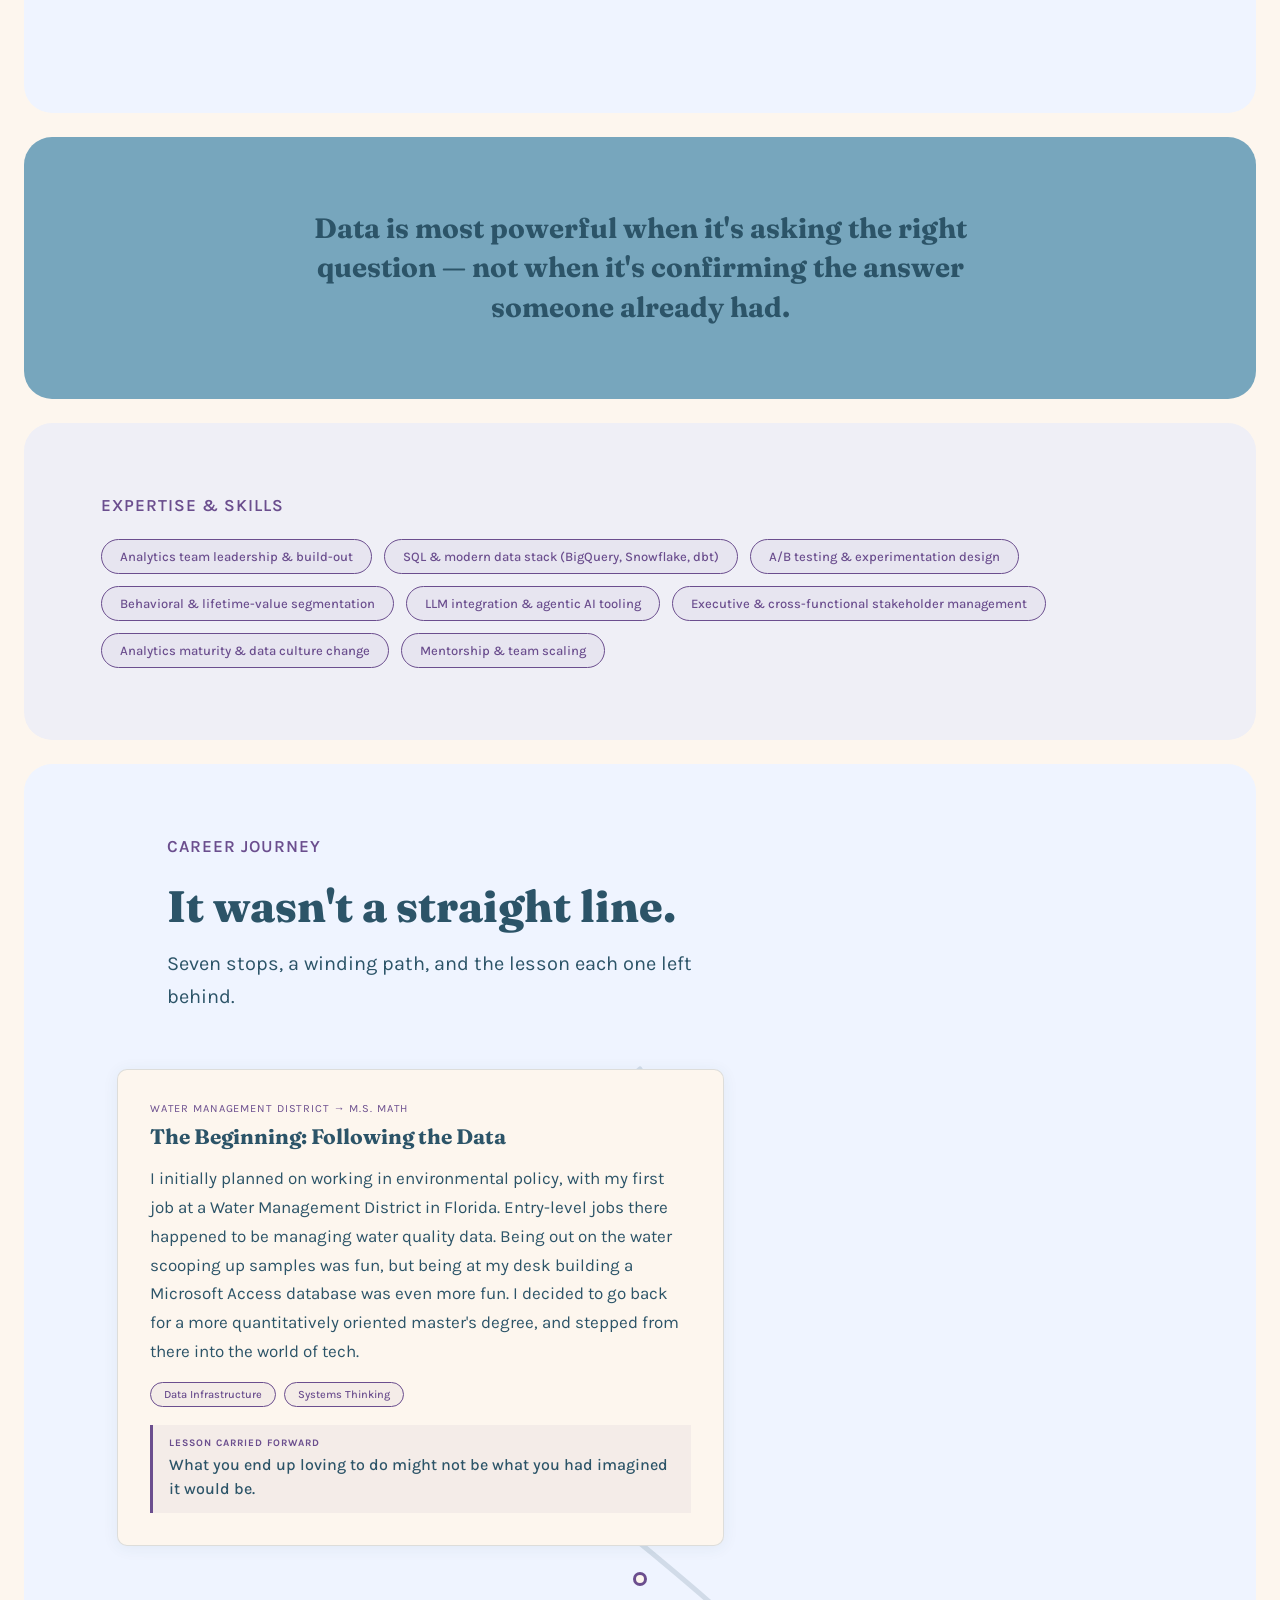
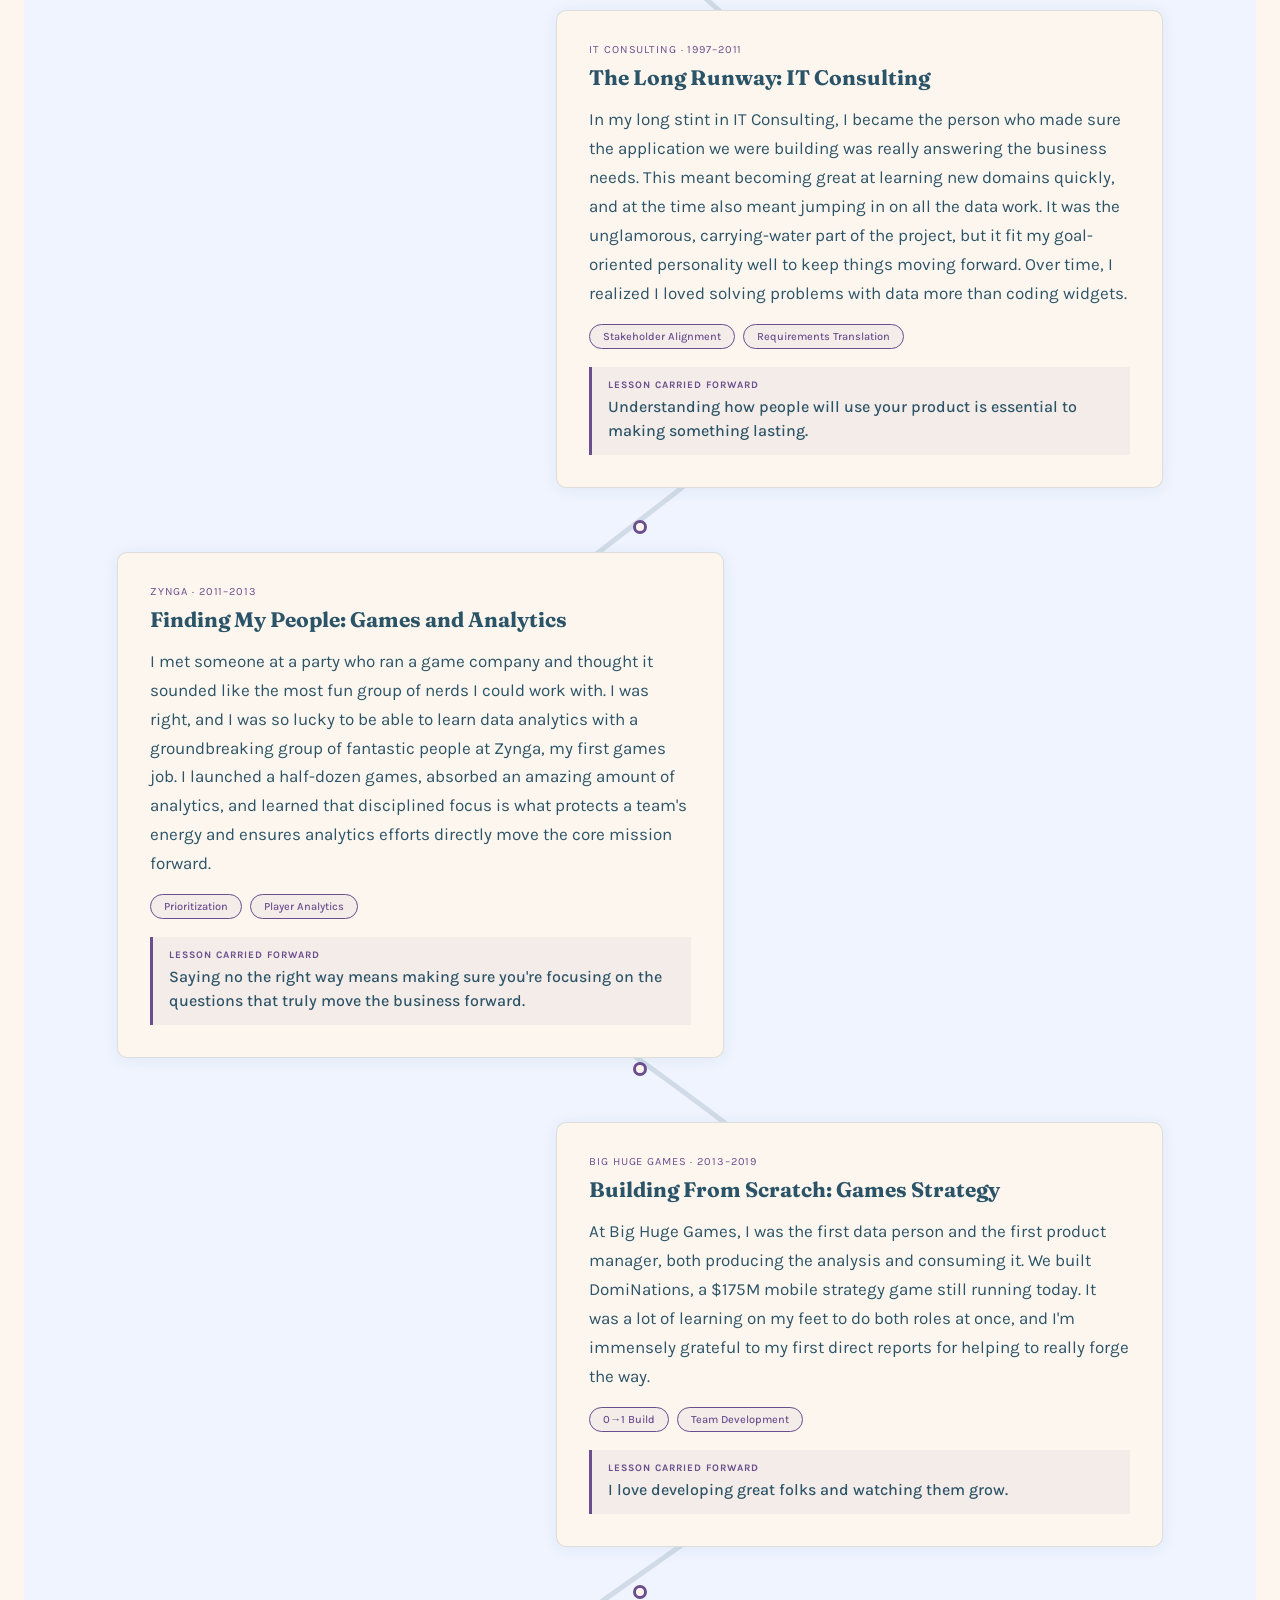
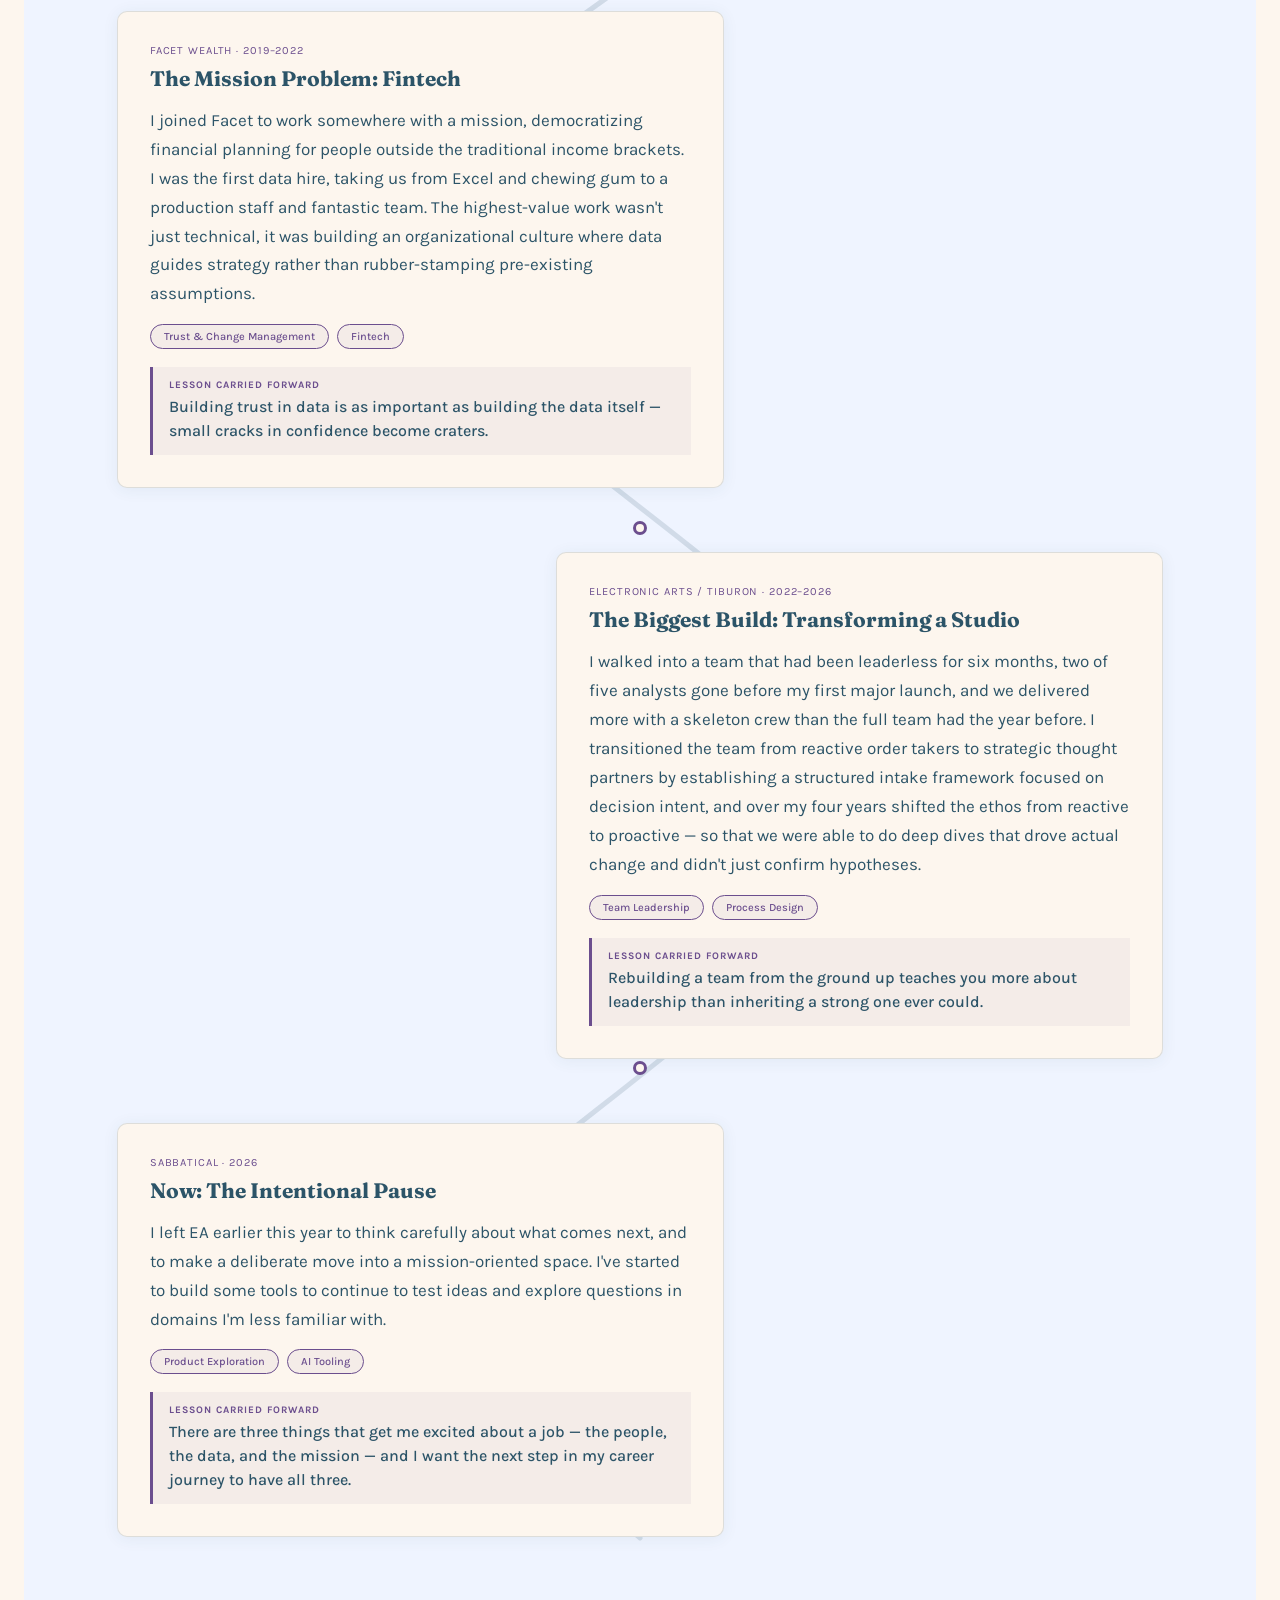
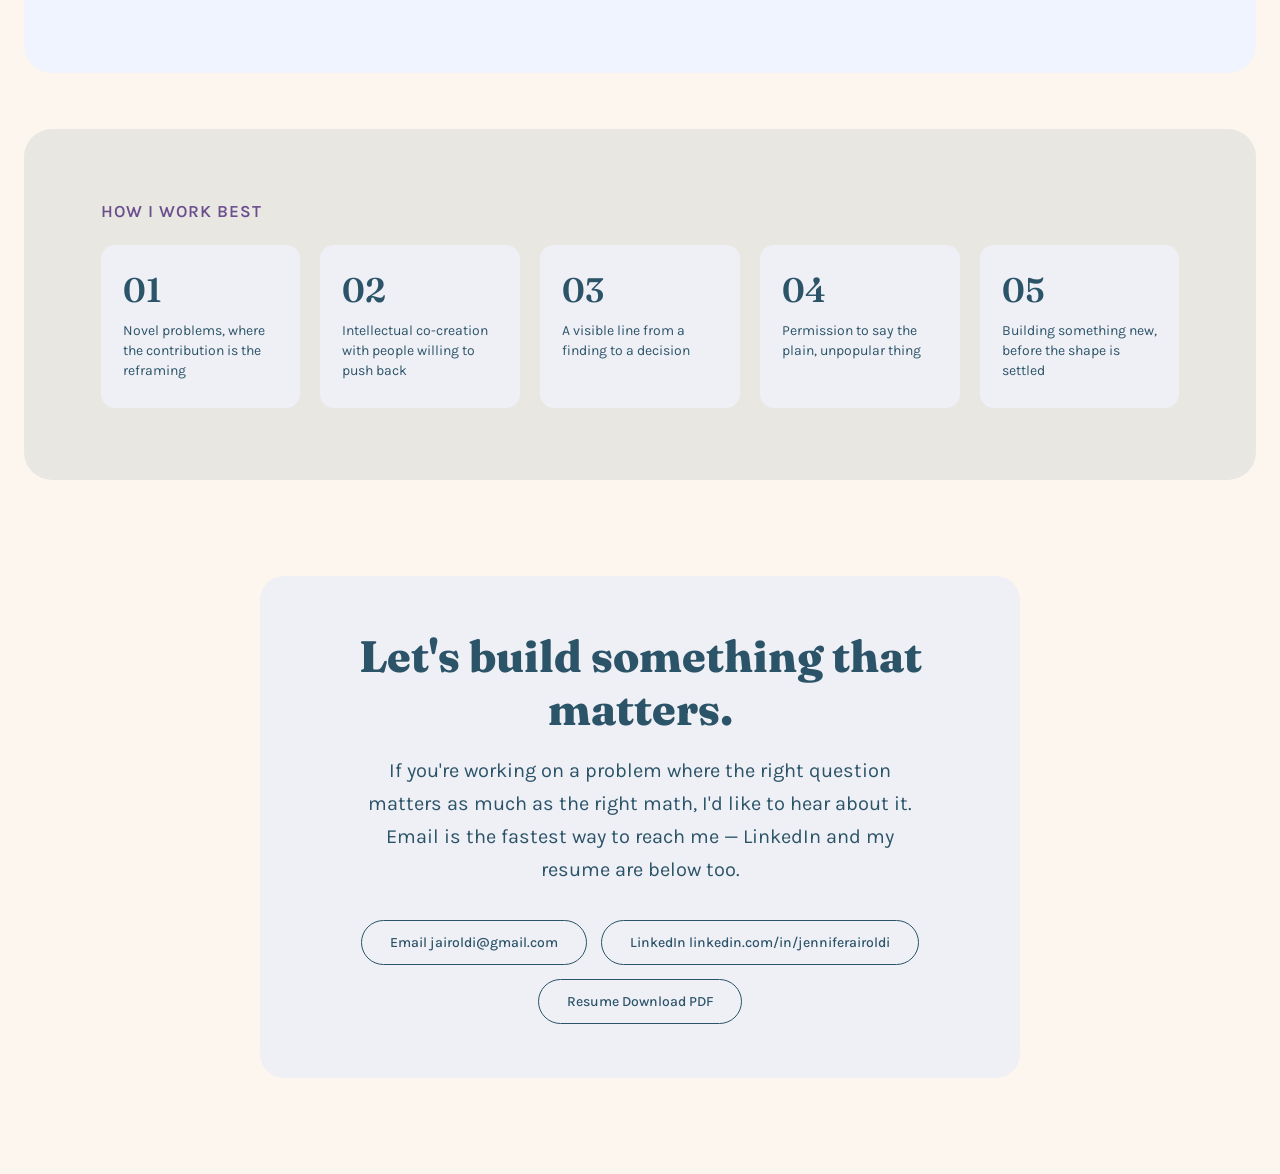
==== commit cc867708: "Move Projects above Approach, sharpen hero and project copy toward civic tech/journalism pivot Co-Au" ====
--- a/index.html
+++ b/index.html
@@ -18,9 +18,9 @@
     <span class="nav__tagline">Analytics &amp; data leadership</span>
   </div>
   <div class="nav__side">
+    <a href="#projects" class="nav-link" data-section="projects">Projects</a>
     <a href="#approach" class="nav-link" data-section="approach">Approach</a>
     <a href="#expertise" class="nav-link" data-section="expertise">Expertise</a>
-    <a href="#projects" class="nav-link" data-section="projects">Projects</a>
     <a href="#journey" class="nav-link" data-section="journey">Journey</a>
     <a href="#contact" class="nav-link" data-section="contact">Contact</a>
   </div>
@@ -28,7 +28,7 @@
 
 <header class="hero" id="top">
   <h1>Moving organizations from counting to <span class="accent">deciding</span>.</h1>
-  <p>I am an Analytics Director with 15 years leading data teams across tech, fintech, and gaming. I specialize in behavioral data, decision frameworks, and AI-assisted workflows, and I'm ready to help mission-driven organizations build high-trust data cultures and answer the questions that matter most.</p>
+  <p>I am an Analytics Director with 15 years leading data teams across tech, fintech, and gaming, specializing in behavioral data, decision frameworks, and AI-assisted workflows. This page covers that work, along with newer projects focused on bringing that same expertise and approach to mission-driven, progressive spaces like local journalism and civic tech.</p>
 
   <div class="stat-row">
     <div class="stat">
@@ -55,83 +55,12 @@
   <a class="btn-pill" style="margin-top:36px;" href="Jennifer-Airoldi-Resume.pdf" target="_blank">Download Resume</a>
 </header>
 
-<!-- ============ APPROACH ============ -->
-<section id="approach">
-  <div class="block block--dusty js-reveal">
-    <div class="block__inner focus-solo">
-      <h2>Right math + wrong question = wrong result.</h2>
-      <p>Ask for average spend on the site, and you've already decided that's the right lens on the real question. We've moved from "I don't need data to decide" to "I must have data to decide" - but that's not the same as being data-informed. Data-informed means the analyst is in the room from the start, making sure the question is right, not just the math.</p>
-      <p>That's the work I actually do — push back on the metric-first ask, get to the decision underneath it, and build the analysis around what will actually change someone's mind.</p>
-    </div>
-  </div>
-
-  <div class="block js-reveal">
-    <div class="block__inner">
-      <h2 class="section-lead">Why the industry doesn't matter.</h2>
-      <div class="transfer-intro">
-        <p>On the surface, gaming and fintech couldn't be more different. But at their core, the data problems are identical: stakeholder requests rarely match the actual question that needs answering. Figuring out what data is really needed - and why - is the job, no matter the industry. That's why the same analytical instincts deliver results, even when the domain completely changes.</p>
-      </div>
-      <div class="transfer-grid">
-        <div class="transfer-col">
-          <div class="transfer-col__label">What changes</div>
-          <ul>
-            <li>Vocabulary and metrics</li>
-            <li>Volume and speed</li>
-            <li>User segments</li>
-          </ul>
-        </div>
-        <div class="transfer-col transfer-col--accent">
-          <div class="transfer-col__label">What transfers</div>
-          <ul>
-            <li>Building trust in the data</li>
-            <li>Avoiding the monolithic customer trap</li>
-            <li>Turning vague requests into decision-driving results</li>
-          </ul>
-        </div>
-      </div>
-    </div>
-  </div>
-
-  <div class="block block--purple-tint js-reveal">
-    <div class="block__inner grid-2">
-      <div class="about-side">
-        <img class="about-photo" src="headshot.jpg" alt="Jen Airoldi">
-      </div>
-      <div class="bio">
-        <p>I've spent fifteen years or so trying to figure out what questions are worth asking of data - not just pulling the answers, but knowing which problem is actually worth solving. That skill has carried across two industries with almost nothing else in common: games and fintech. What transferred wasn't domain knowledge, it was asking questions in a goal-focused way, working back from what actually matters.</p>
-      </div>
-    </div>
-  </div>
-
-  <div class="block block--dusty js-reveal">
-    <div class="block__inner block-quote">
-      <p>Data is most powerful when it's asking the right question — not when it's confirming the answer someone already had.</p>
-    </div>
-  </div>
-
-  <div class="block block--card js-reveal" id="expertise">
-    <div class="block__inner">
-      <div class="section-label">Expertise &amp; skills</div>
-      <div class="pill-group">
-        <span class="pill pill--teal">Analytics team leadership &amp; build-out</span>
-        <span class="pill pill--purple">SQL &amp; modern data stack (BigQuery, Snowflake, dbt)</span>
-        <span class="pill pill--teal">A/B testing &amp; experimentation design</span>
-        <span class="pill pill--purple">Behavioral &amp; lifetime-value segmentation</span>
-        <span class="pill pill--teal">LLM integration &amp; agentic AI tooling</span>
-        <span class="pill pill--purple">Executive &amp; cross-functional stakeholder management</span>
-        <span class="pill pill--teal">Analytics maturity &amp; data culture change</span>
-        <span class="pill pill--purple">Mentorship &amp; team scaling</span>
-      </div>
-    </div>
-  </div>
-</section>
-
 <!-- ============ PROJECTS ============ -->
 <section id="projects">
   <div class="block js-reveal">
     <div class="block__inner">
       <div class="section-label">Projects</div>
-      <p class="lede lede--wide">A closer look at that approach in practice: turning frameworks and messy questions into tools people actually use.</p>
+      <p class="lede lede--wide">A closer look at that work: turning frameworks and messy questions into tools people actually use.</p>
       <div class="project-grid">
 
         <div class="project-card-v2">
@@ -165,11 +94,11 @@
             </svg>
           </div>
           <div class="project-card-v2__title">Message Design and Experimentation</div>
-          <p class="project-card-v2__teaser">A Streamlit app operationalizing messaging research, turning extensive PDF toolkits into working tools for analysts and communicators.</p>
+          <p class="project-card-v2__teaser">A Streamlit prototype exploring how local-news messaging research could become an interactive coach for newsrooms, built with a journalism funder's grantee network in mind.</p>
           <div class="pill-group">
             <span class="pill pill--sm pill--teal">Python</span>
             <span class="pill pill--sm pill--purple">Streamlit</span>
-            <span class="pill pill--sm pill--teal">Claude API</span>
+            <span class="pill pill--sm pill--teal">Local News</span>
           </div>
           <a class="project-card-v2__link" href="/wtw-message-designer.html">Read the write-up →</a>
         </div>
@@ -185,14 +114,85 @@
             </svg>
           </div>
           <div class="project-card-v2__title">Conversation Mapper</div>
-          <p class="project-card-v2__teaser">A semantic clustering tool that groups audiences into conversational personas by how they prefer to engage: replying, reposting, or sharing, so comms teams can shape messaging that actually lands online.</p>
+          <p class="project-card-v2__teaser">A semantic clustering prototype for campaigns and advocacy orgs, exploring how to engage audiences by how they actually want to be reached: replying, reposting, or sharing, not just broadcast at.</p>
           <div class="pill-group">
             <span class="pill pill--sm pill--purple">Semantic Clustering</span>
-            <span class="pill pill--sm pill--teal">Comms Strategy</span>
+            <span class="pill pill--sm pill--teal">Campaigns &amp; Advocacy</span>
           </div>
           <a class="project-card-v2__link" href="/conversation-mapper.html">Read the write-up →</a>
         </div>
 
+      </div>
+    </div>
+  </div>
+</section>
+
+<!-- ============ APPROACH ============ -->
+<section id="approach">
+  <div class="block block--dusty js-reveal">
+    <div class="block__inner focus-solo">
+      <h2>Right math + wrong question = wrong result.</h2>
+      <p>Ask for average spend on the site, and you've already decided that's the right lens on the real question. We've moved from "I don't need data to decide" to "I must have data to decide" - but that's not the same as being data-informed. Data-informed means the analyst is in the room from the start, making sure the question is right, not just the math.</p>
+      <p>That's the work I actually do — push back on the metric-first ask, get to the decision underneath it, and build the analysis around what will actually change someone's mind.</p>
+    </div>
+  </div>
+
+  <div class="block js-reveal">
+    <div class="block__inner">
+      <h2 class="section-lead">Why the industry doesn't matter.</h2>
+      <div class="transfer-intro">
+        <p>On the surface, gaming and fintech couldn't be more different. But at their core, the data problems are identical: stakeholder requests rarely match the actual question that needs answering. Figuring out what data is really needed - and why - is the job, no matter the industry. That's why the same analytical instincts deliver results, even when the domain completely changes.</p>
+      </div>
+      <div class="transfer-grid">
+        <div class="transfer-col">
+          <div class="transfer-col__label">What changes</div>
+          <ul>
+            <li>Vocabulary and metrics</li>
+            <li>Volume and speed</li>
+            <li>User segments</li>
+          </ul>
+        </div>
+        <div class="transfer-col transfer-col--accent">
+          <div class="transfer-col__label">What transfers</div>
+          <ul>
+            <li>Building trust in the data</li>
+            <li>Avoiding the monolithic customer trap</li>
+            <li>Turning vague requests into decision-driving results</li>
+          </ul>
+        </div>
+      </div>
+    </div>
+  </div>
+
+  <div class="block block--purple-tint js-reveal">
+    <div class="block__inner grid-2">
+      <div class="about-side">
+        <img class="about-photo" src="headshot.jpg" alt="Jen Airoldi">
+      </div>
+      <div class="bio">
+        <p>I've spent fifteen years or so trying to figure out what questions are worth asking of data - not just pulling the answers, but knowing which problem is actually worth solving. That skill has carried across two industries with almost nothing else in common: games and fintech. What transferred wasn't domain knowledge, it was asking questions in a goal-focused way, working back from what actually matters.</p>
+      </div>
+    </div>
+  </div>
+
+  <div class="block block--dusty js-reveal">
+    <div class="block__inner block-quote">
+      <p>Data is most powerful when it's asking the right question — not when it's confirming the answer someone already had.</p>
+    </div>
+  </div>
+
+  <div class="block block--card js-reveal" id="expertise">
+    <div class="block__inner">
+      <div class="section-label">Expertise &amp; skills</div>
+      <div class="pill-group">
+        <span class="pill pill--teal">Analytics team leadership &amp; build-out</span>
+        <span class="pill pill--purple">SQL &amp; modern data stack (BigQuery, Snowflake, dbt)</span>
+        <span class="pill pill--teal">A/B testing &amp; experimentation design</span>
+        <span class="pill pill--purple">Behavioral &amp; lifetime-value segmentation</span>
+        <span class="pill pill--teal">LLM integration &amp; agentic AI tooling</span>
+        <span class="pill pill--purple">Executive &amp; cross-functional stakeholder management</span>
+        <span class="pill pill--teal">Analytics maturity &amp; data culture change</span>
+        <span class="pill pill--purple">Mentorship &amp; team scaling</span>
       </div>
     </div>
   </div>
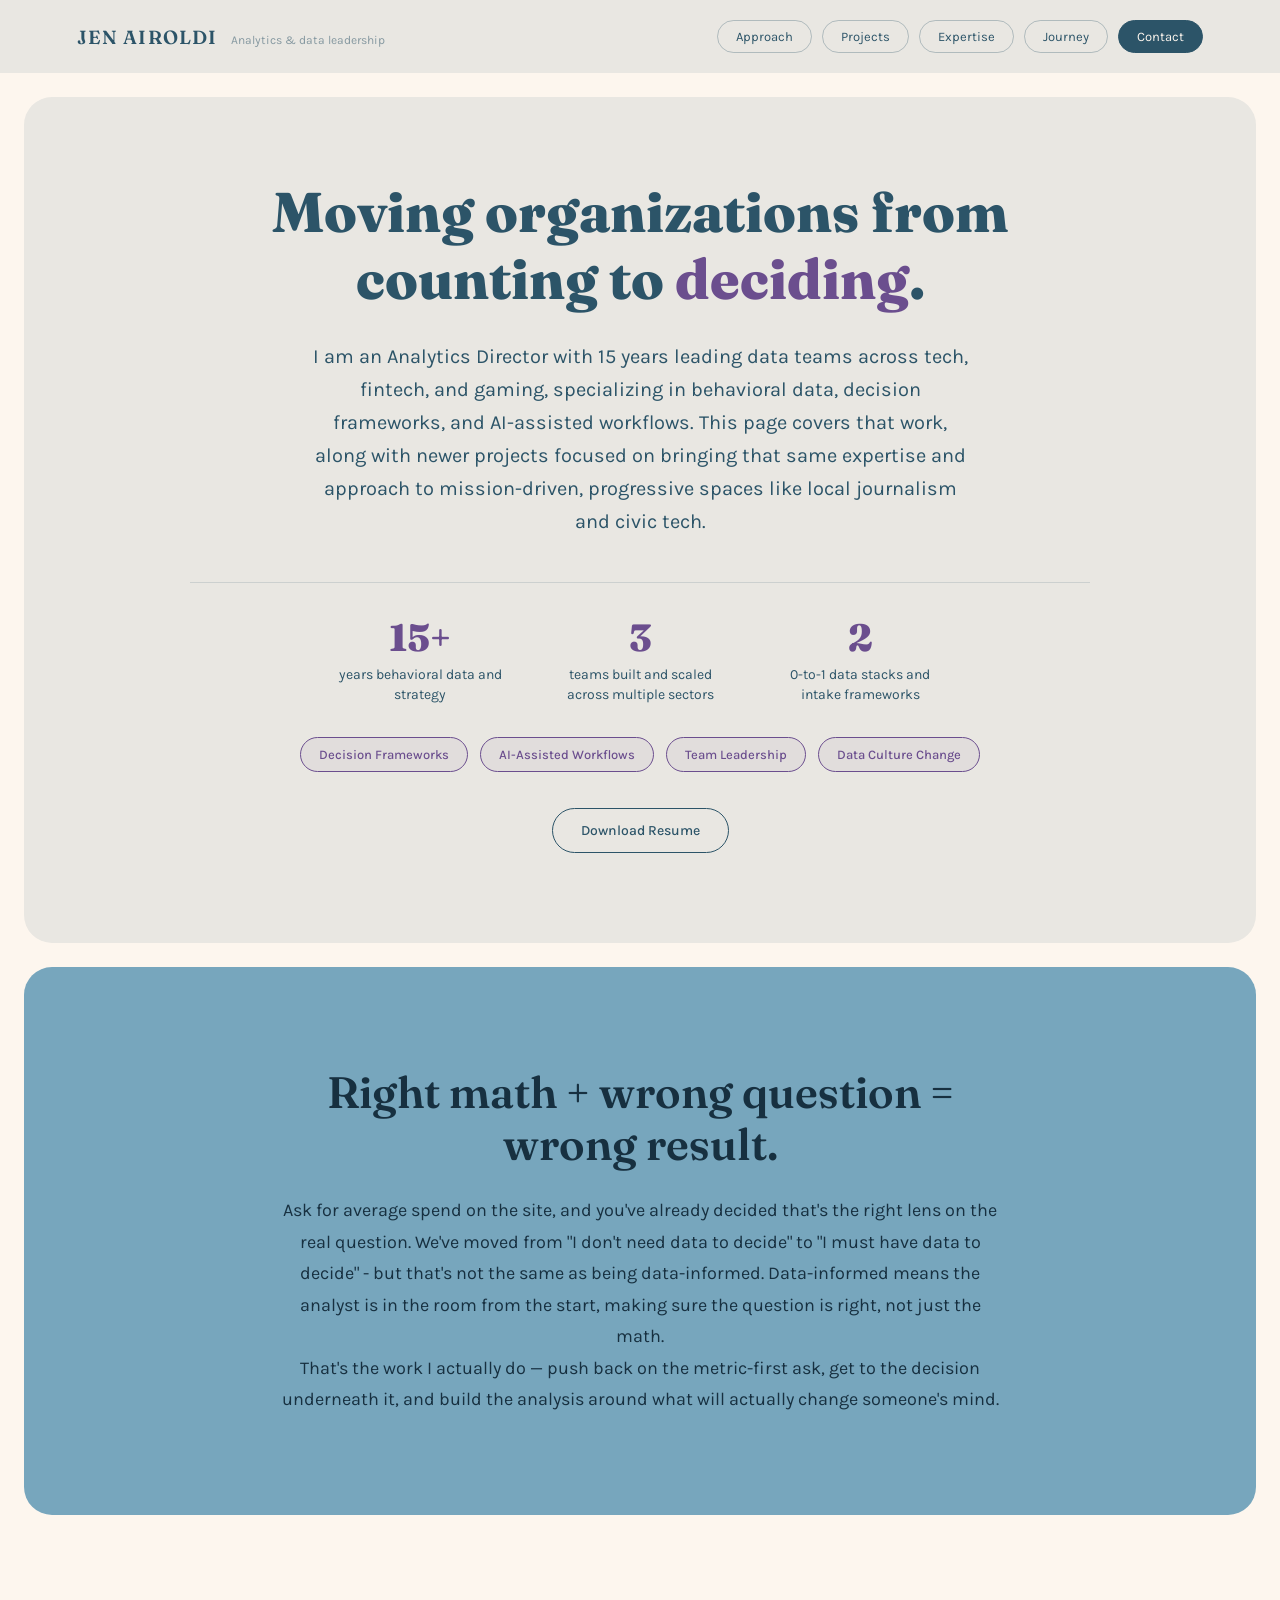
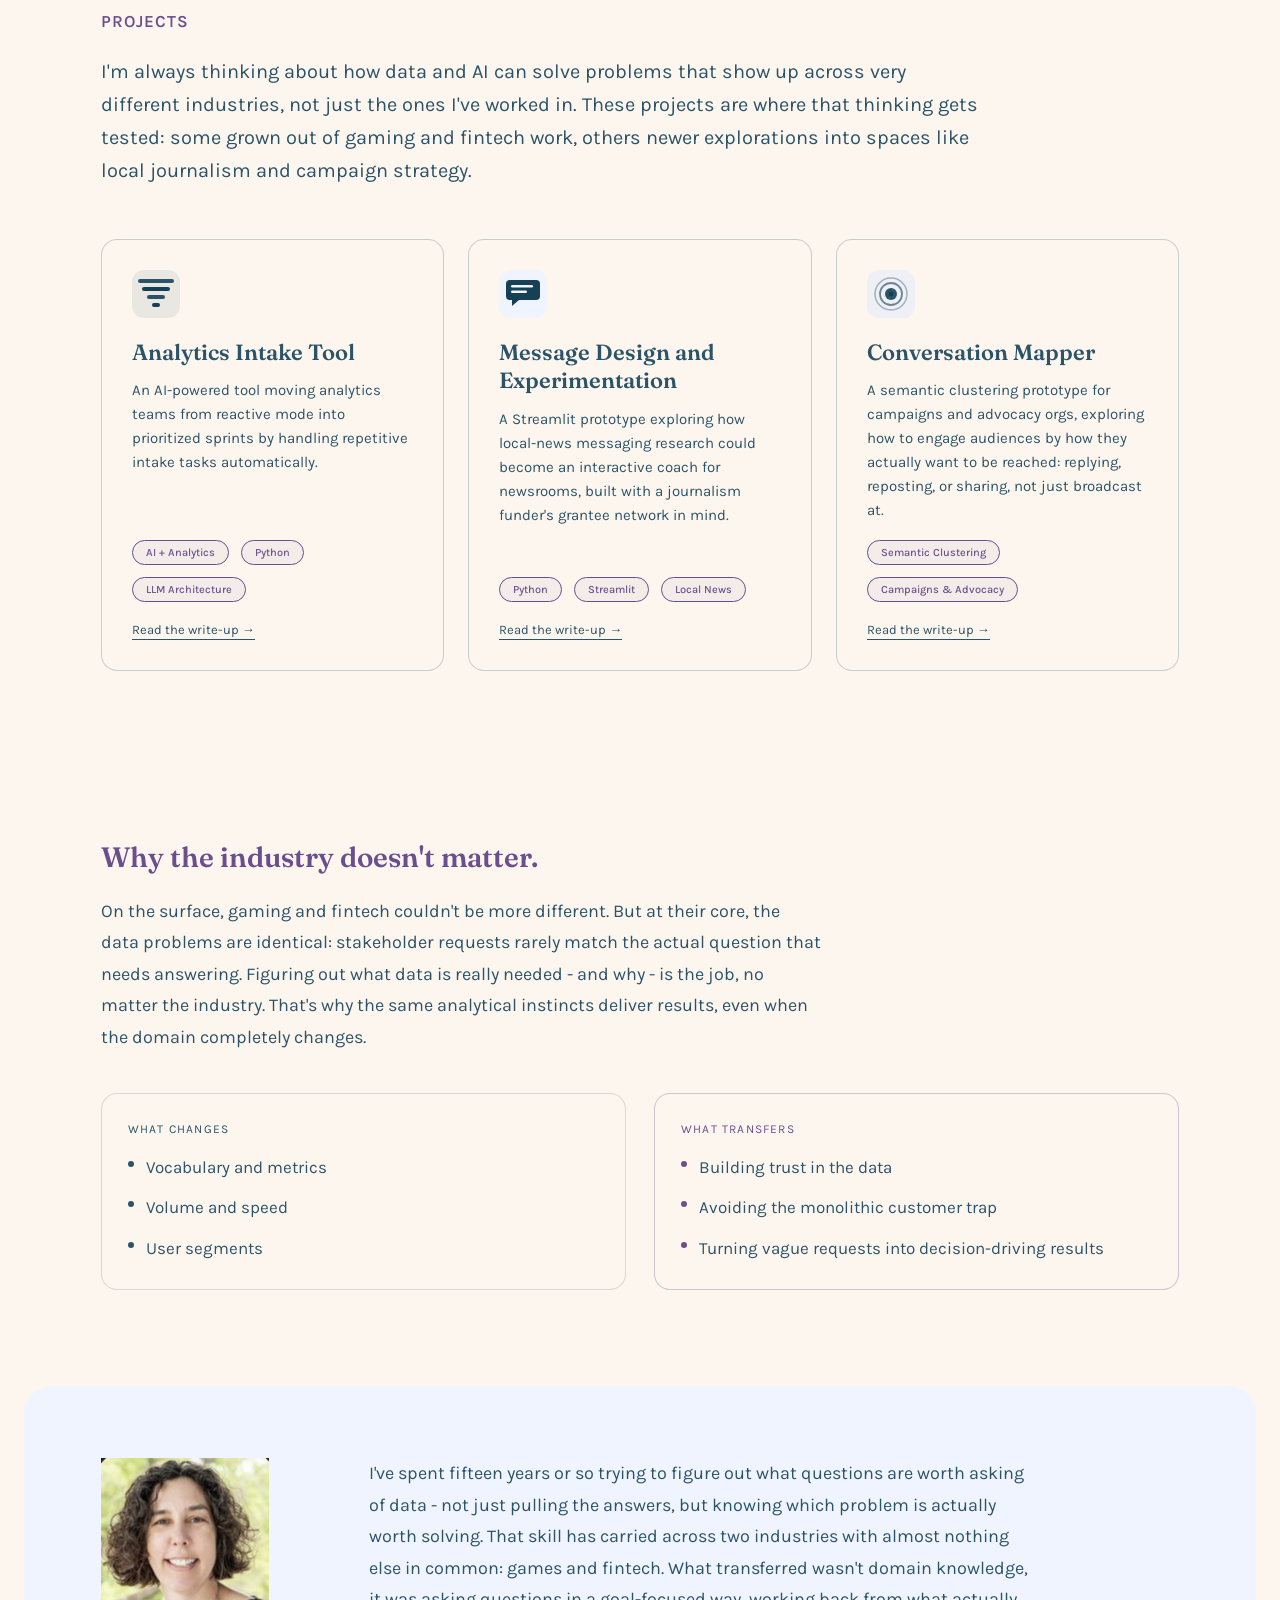
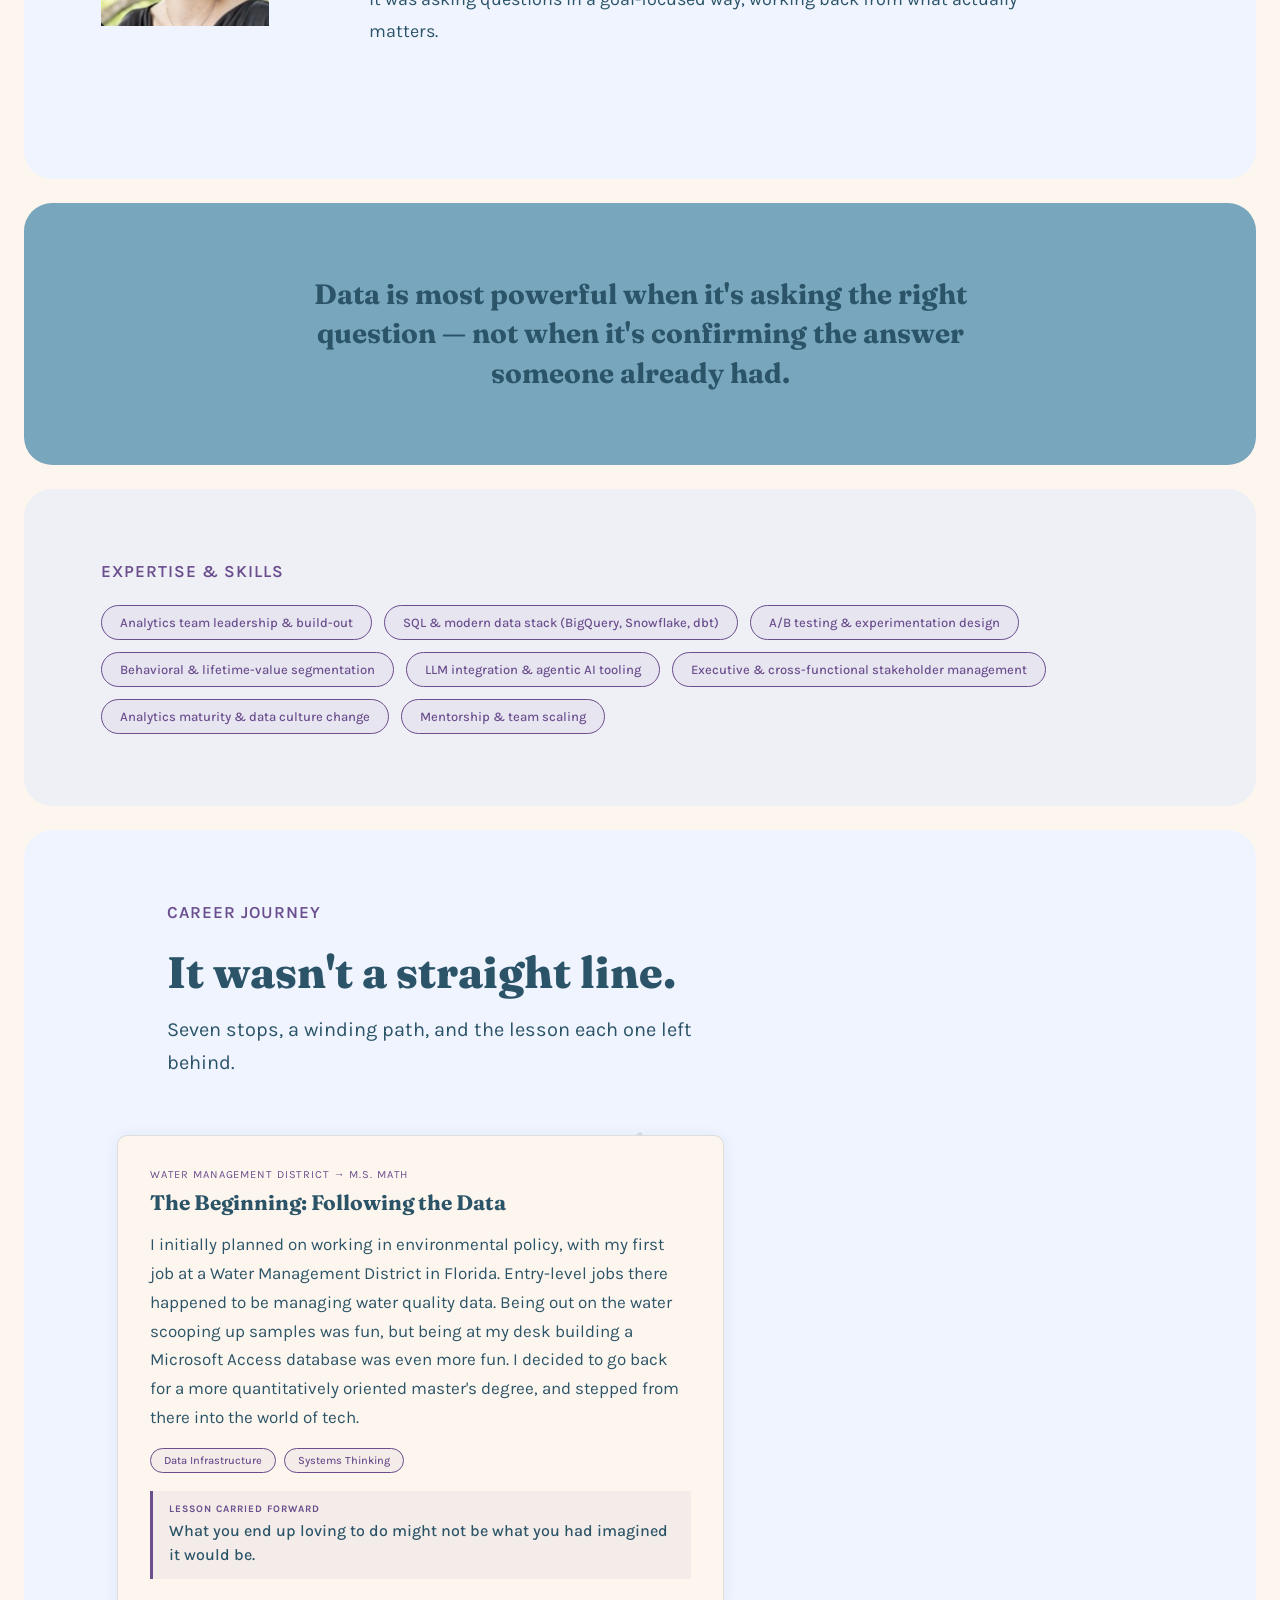
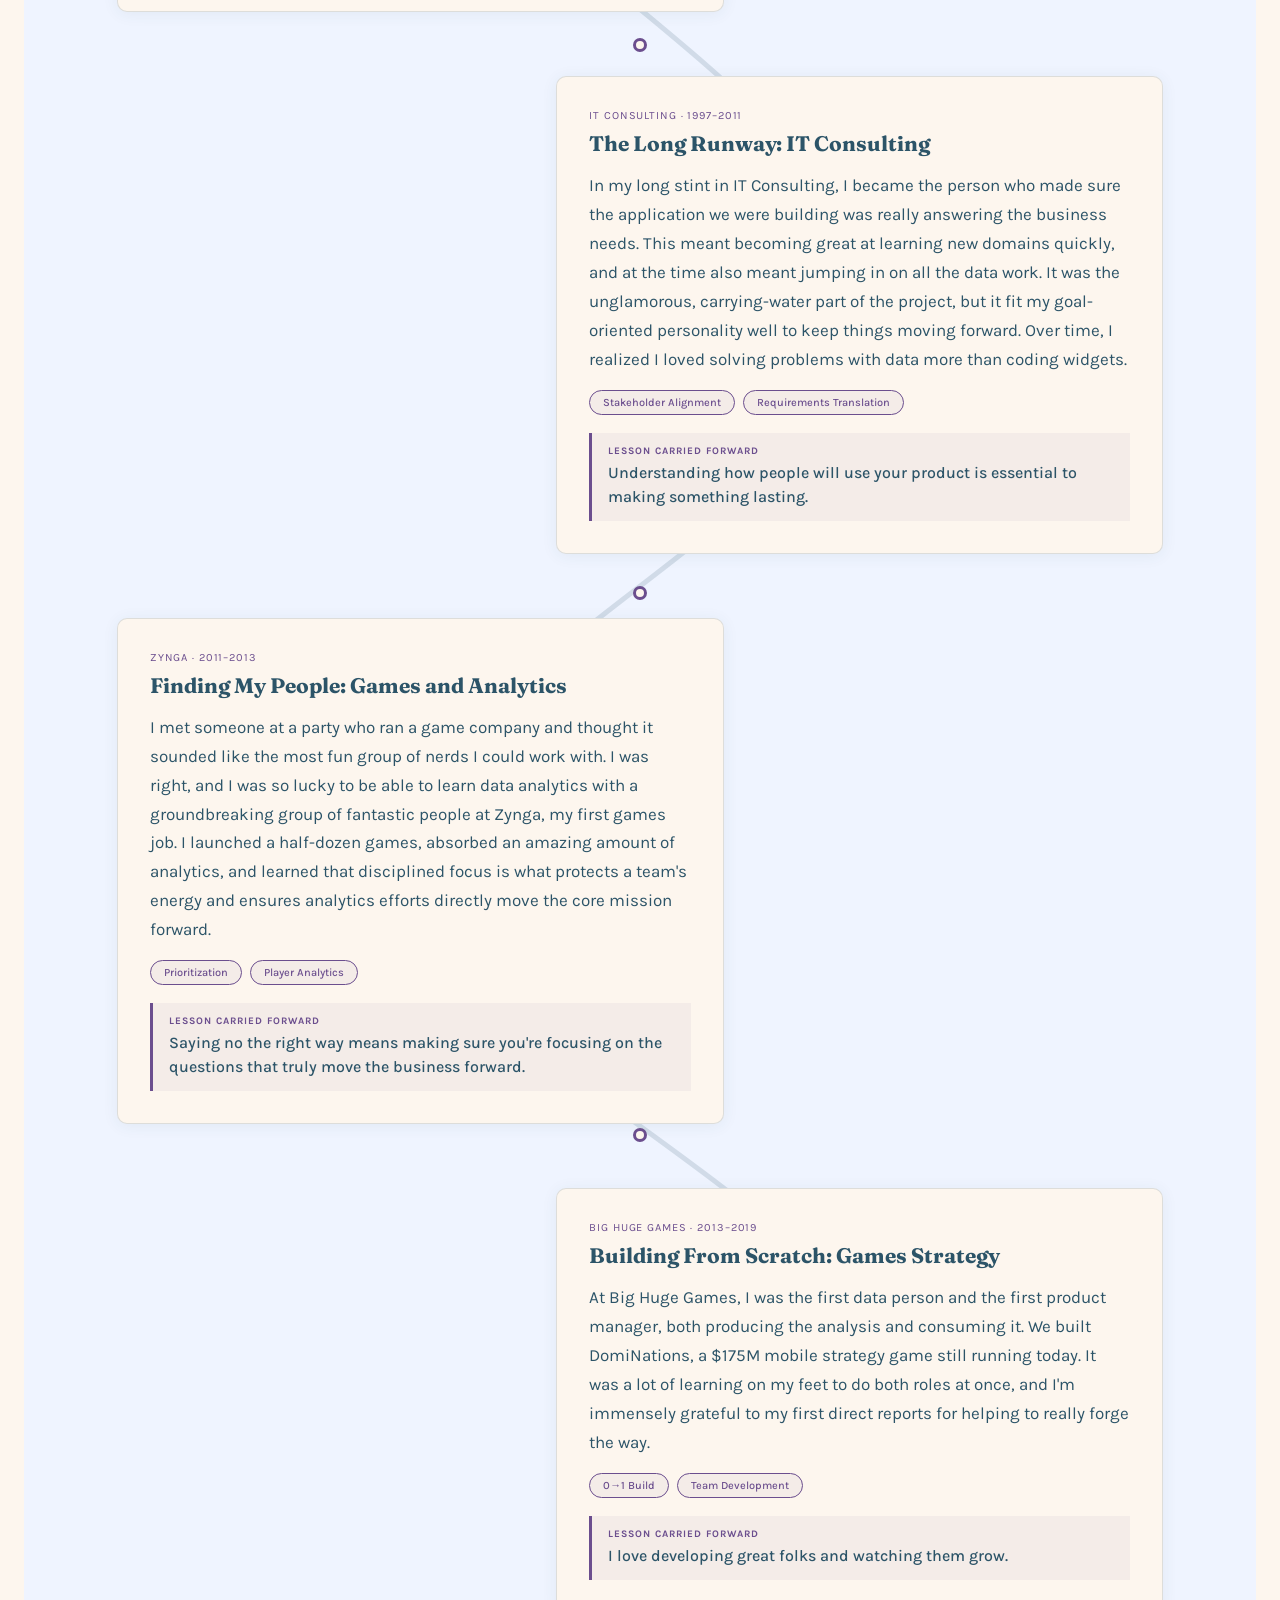
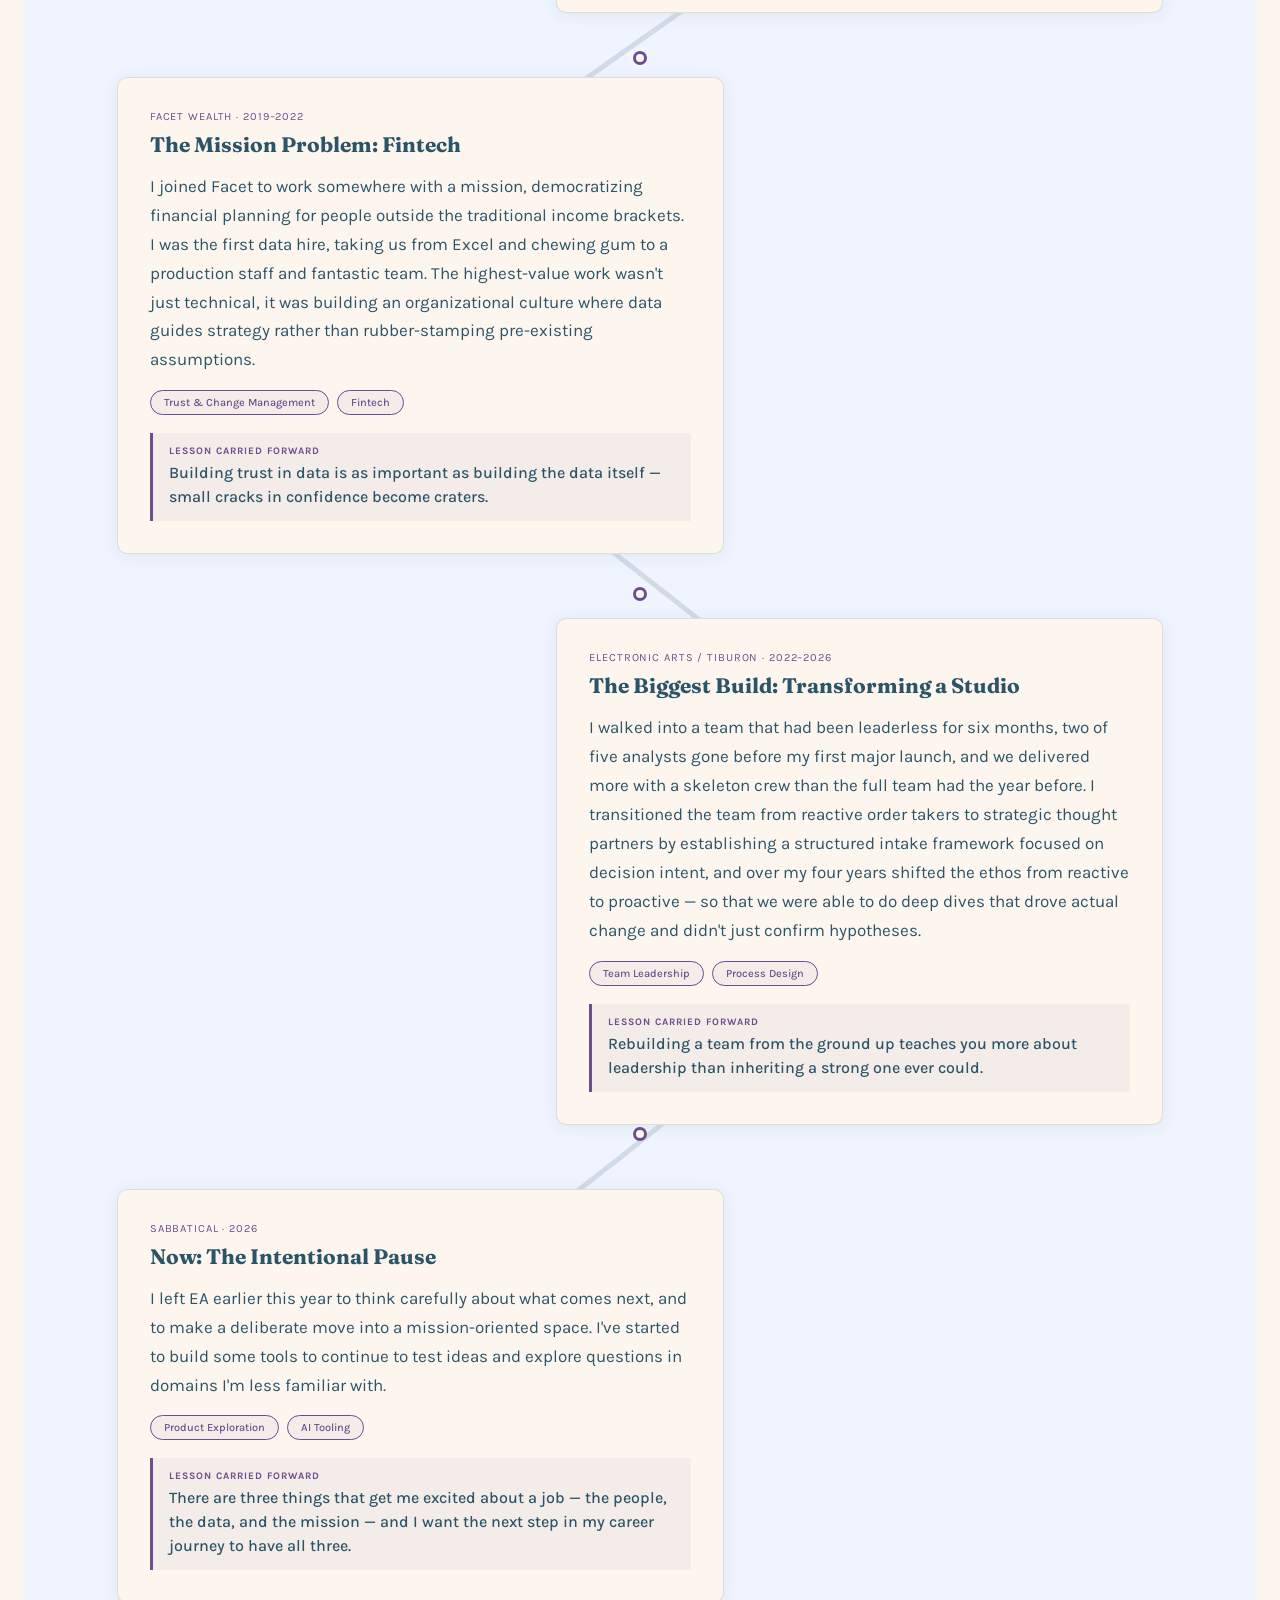
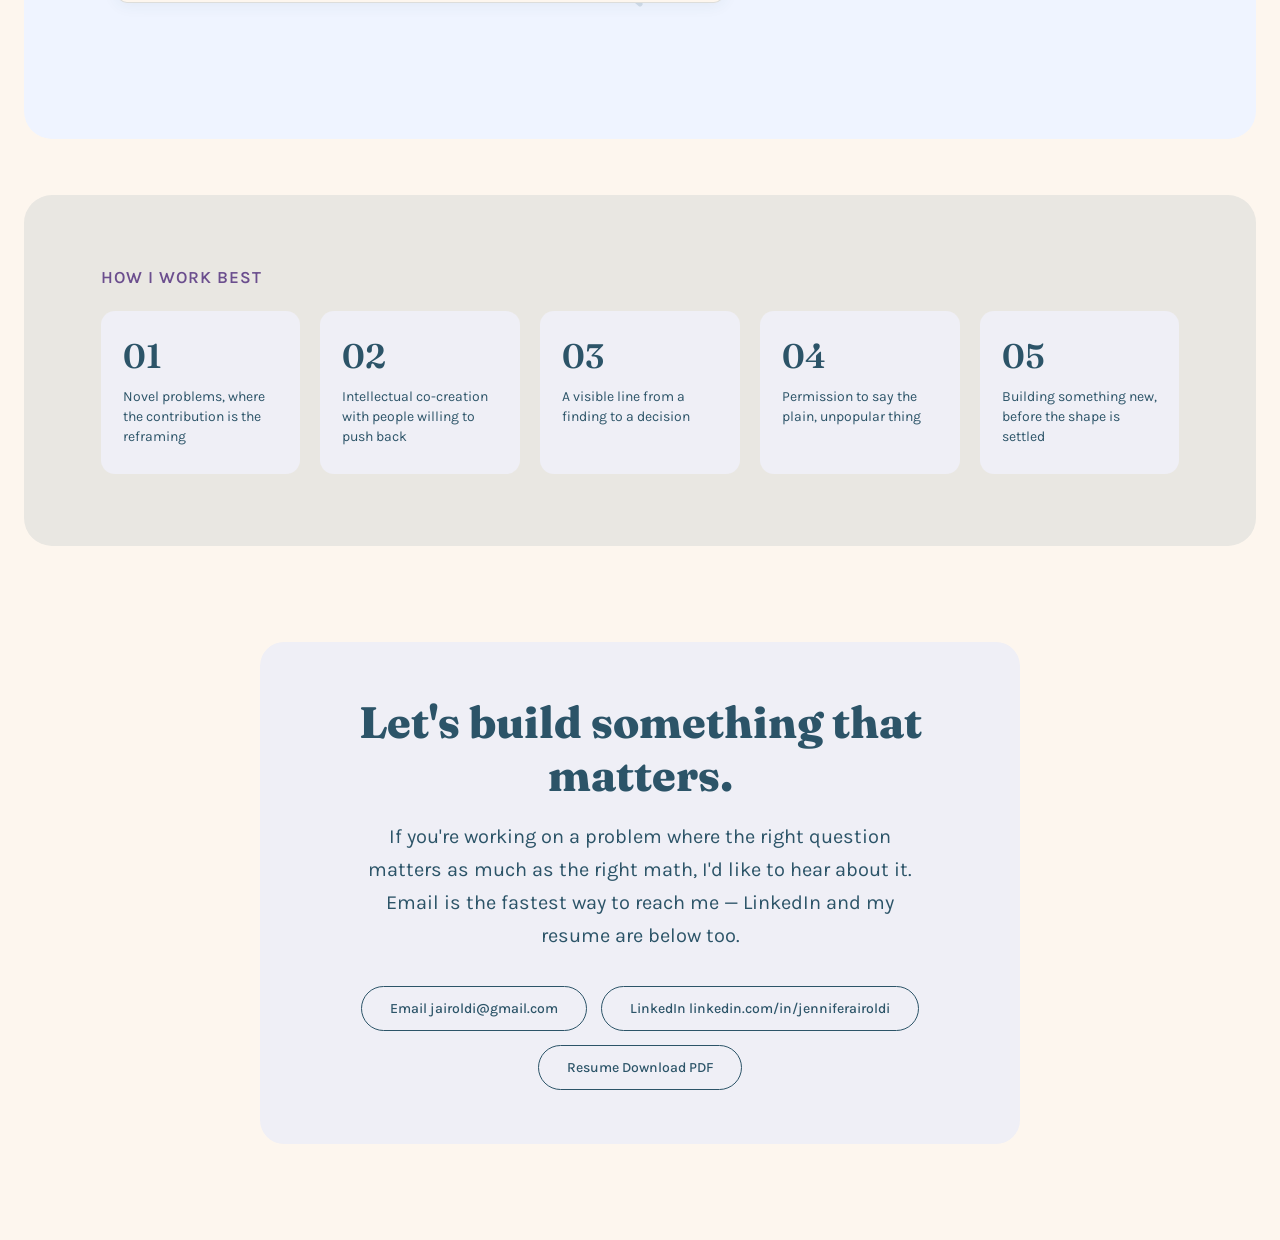
==== commit 1bad3fa2: "Move Projects section under Right math block, add lead-in paragraph Nests Projects directly after th" ====
--- a/index.html
+++ b/index.html
@@ -18,8 +18,8 @@
     <span class="nav__tagline">Analytics &amp; data leadership</span>
   </div>
   <div class="nav__side">
+    <a href="#approach" class="nav-link" data-section="approach">Approach</a>
     <a href="#projects" class="nav-link" data-section="projects">Projects</a>
-    <a href="#approach" class="nav-link" data-section="approach">Approach</a>
     <a href="#expertise" class="nav-link" data-section="expertise">Expertise</a>
     <a href="#journey" class="nav-link" data-section="journey">Journey</a>
     <a href="#contact" class="nav-link" data-section="contact">Contact</a>
@@ -55,12 +55,20 @@
   <a class="btn-pill" style="margin-top:36px;" href="Jennifer-Airoldi-Resume.pdf" target="_blank">Download Resume</a>
 </header>
 
-<!-- ============ PROJECTS ============ -->
-<section id="projects">
-  <div class="block js-reveal">
+<!-- ============ APPROACH ============ -->
+<section id="approach">
+  <div class="block block--dusty js-reveal">
+    <div class="block__inner focus-solo">
+      <h2>Right math + wrong question = wrong result.</h2>
+      <p>Ask for average spend on the site, and you've already decided that's the right lens on the real question. We've moved from "I don't need data to decide" to "I must have data to decide" - but that's not the same as being data-informed. Data-informed means the analyst is in the room from the start, making sure the question is right, not just the math.</p>
+      <p>That's the work I actually do — push back on the metric-first ask, get to the decision underneath it, and build the analysis around what will actually change someone's mind.</p>
+    </div>
+  </div>
+
+  <div class="block js-reveal" id="projects">
     <div class="block__inner">
       <div class="section-label">Projects</div>
-      <p class="lede lede--wide">A closer look at that work: turning frameworks and messy questions into tools people actually use.</p>
+      <p class="lede lede--wide">I'm always thinking about how data and AI can solve problems that show up across very different industries, not just the ones I've worked in. These projects are where that thinking gets tested: some grown out of gaming and fintech work, others newer explorations into spaces like local journalism and campaign strategy.</p>
       <div class="project-grid">
 
         <div class="project-card-v2">
@@ -125,17 +133,6 @@
       </div>
     </div>
   </div>
-</section>
-
-<!-- ============ APPROACH ============ -->
-<section id="approach">
-  <div class="block block--dusty js-reveal">
-    <div class="block__inner focus-solo">
-      <h2>Right math + wrong question = wrong result.</h2>
-      <p>Ask for average spend on the site, and you've already decided that's the right lens on the real question. We've moved from "I don't need data to decide" to "I must have data to decide" - but that's not the same as being data-informed. Data-informed means the analyst is in the room from the start, making sure the question is right, not just the math.</p>
-      <p>That's the work I actually do — push back on the metric-first ask, get to the decision underneath it, and build the analysis around what will actually change someone's mind.</p>
-    </div>
-  </div>
 
   <div class="block js-reveal">
     <div class="block__inner">
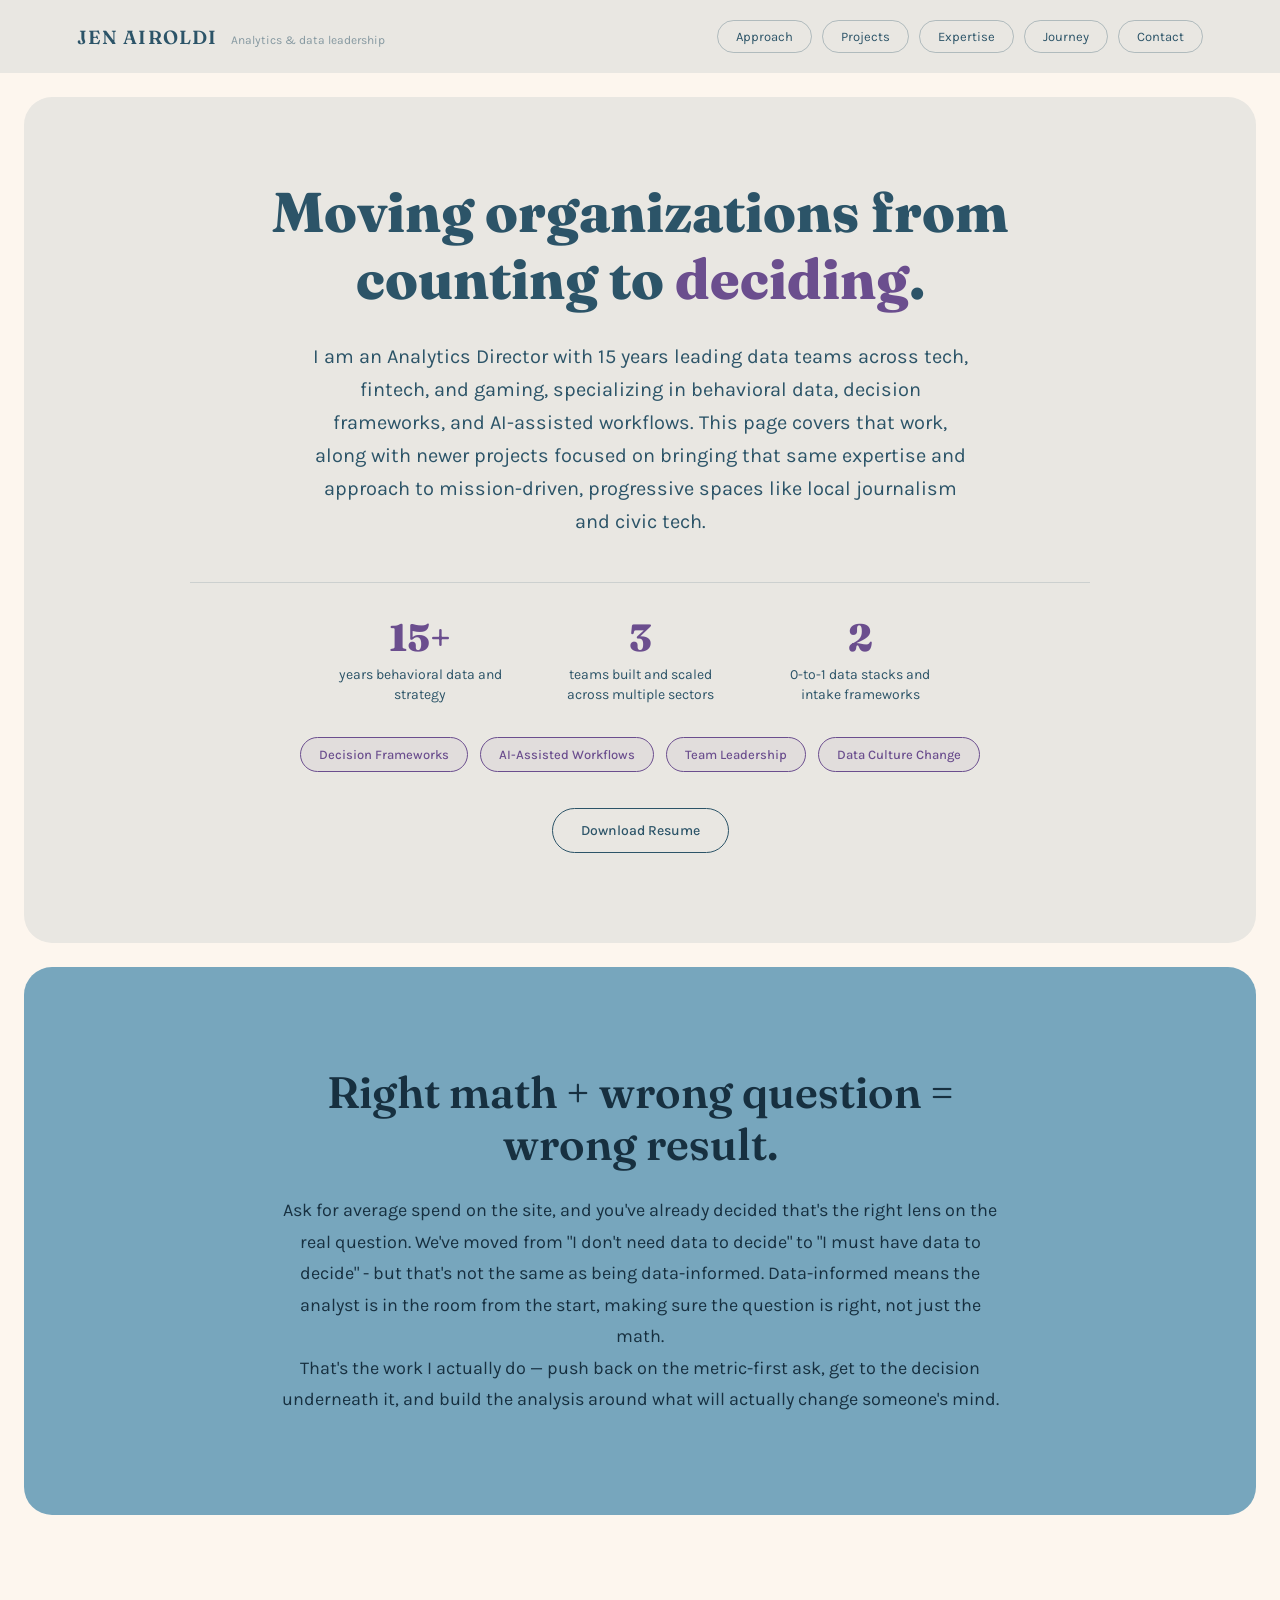
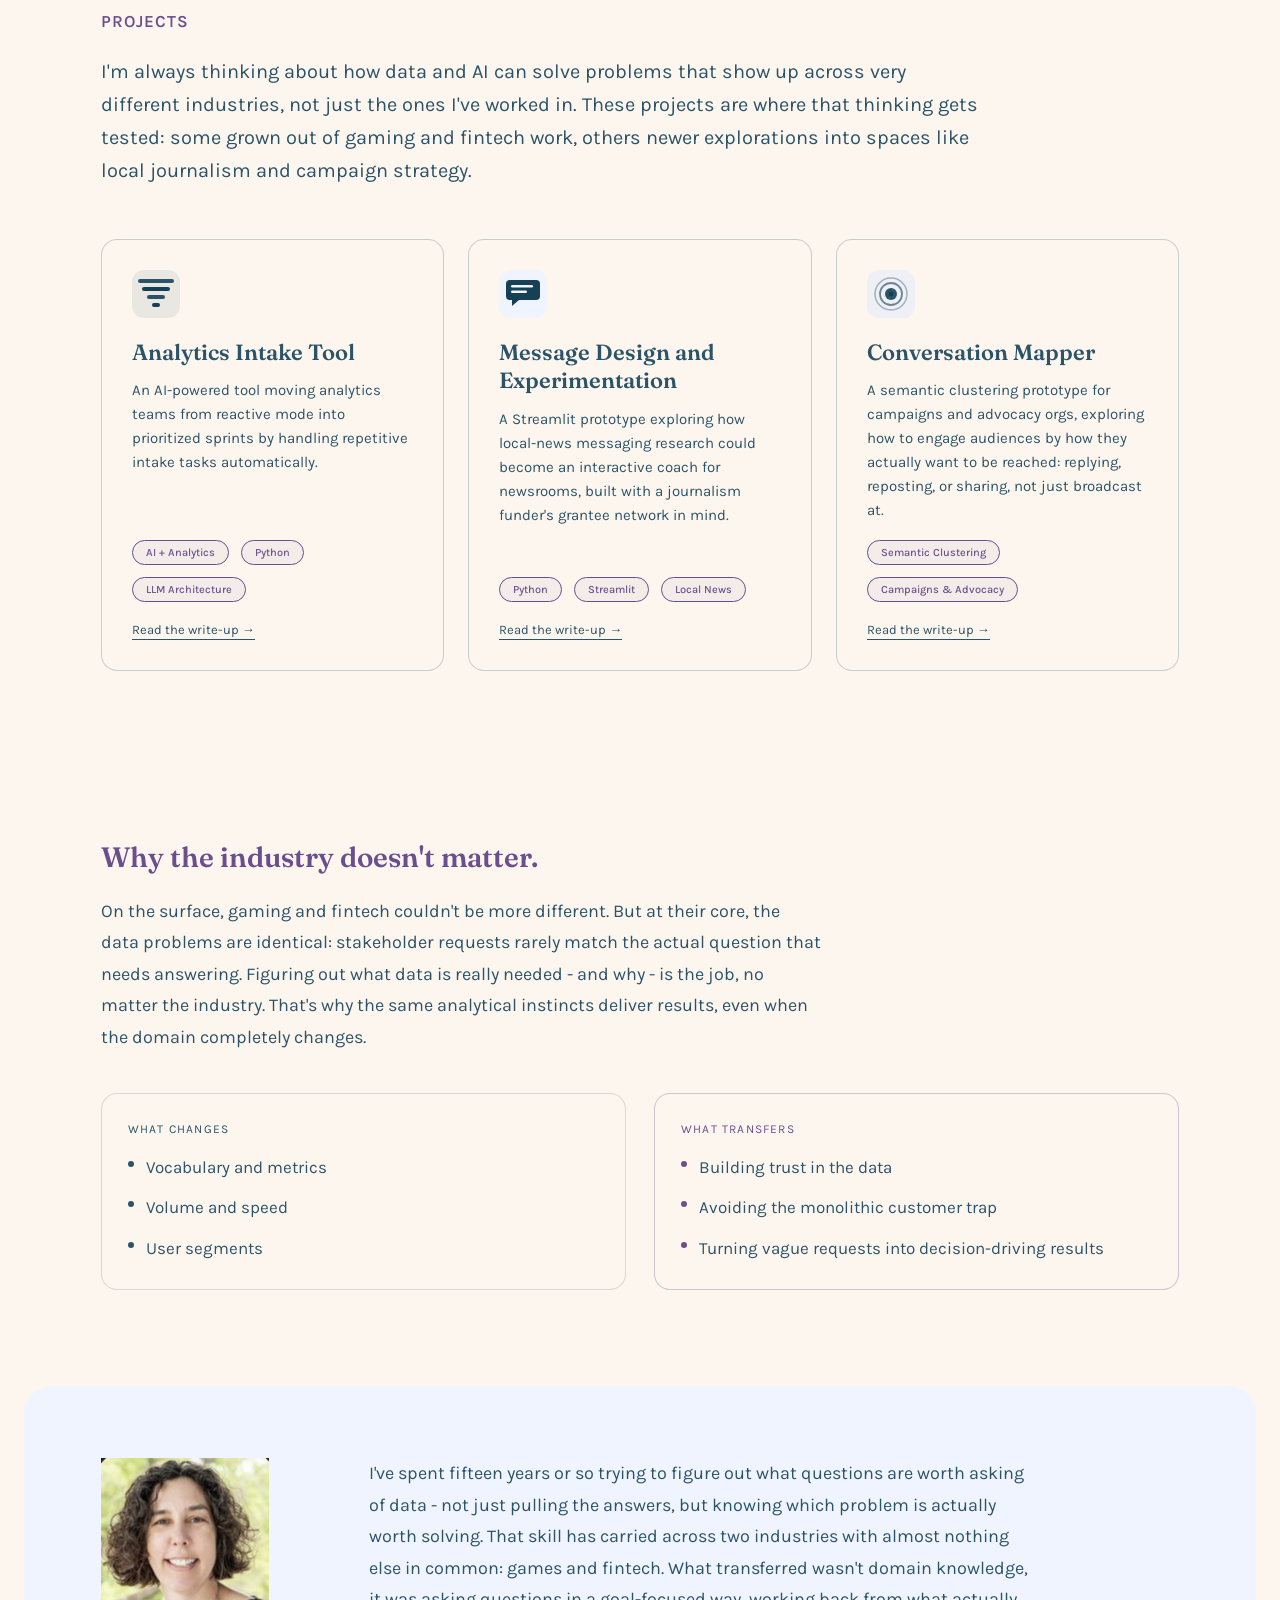
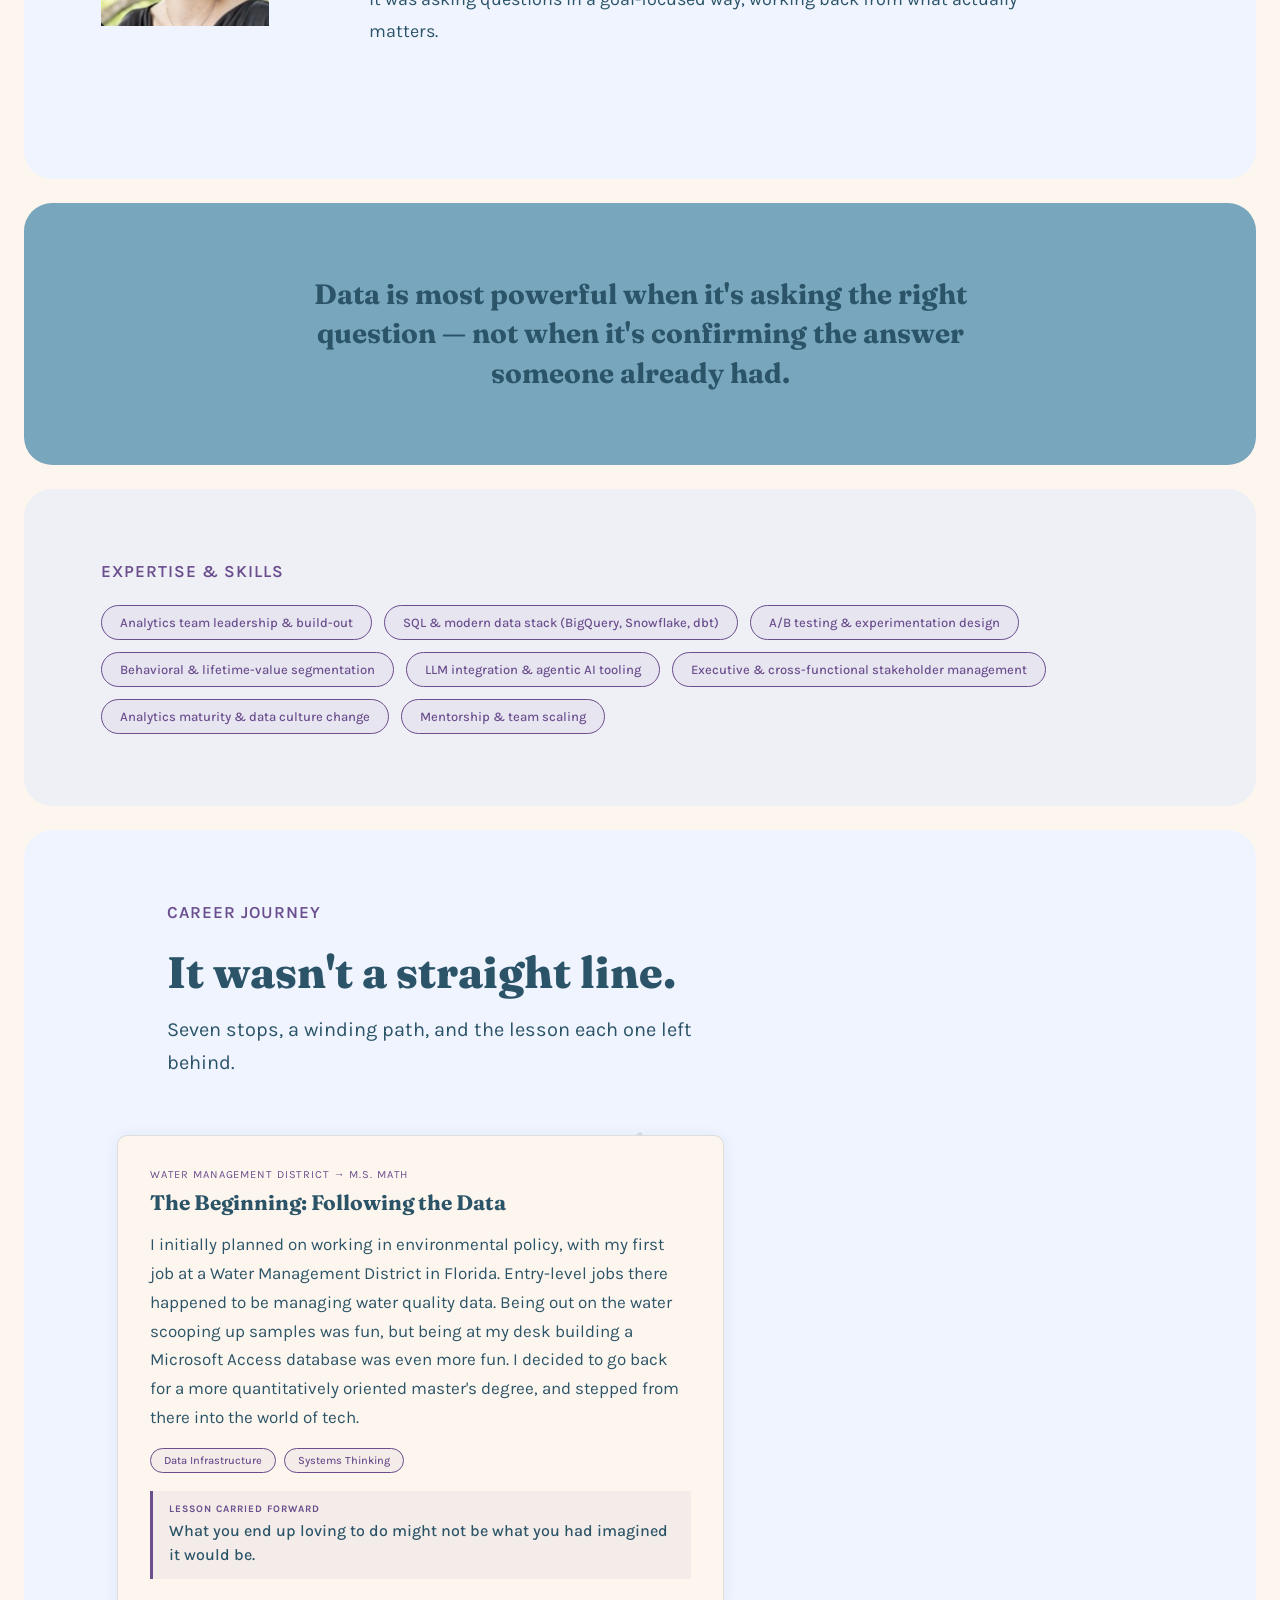
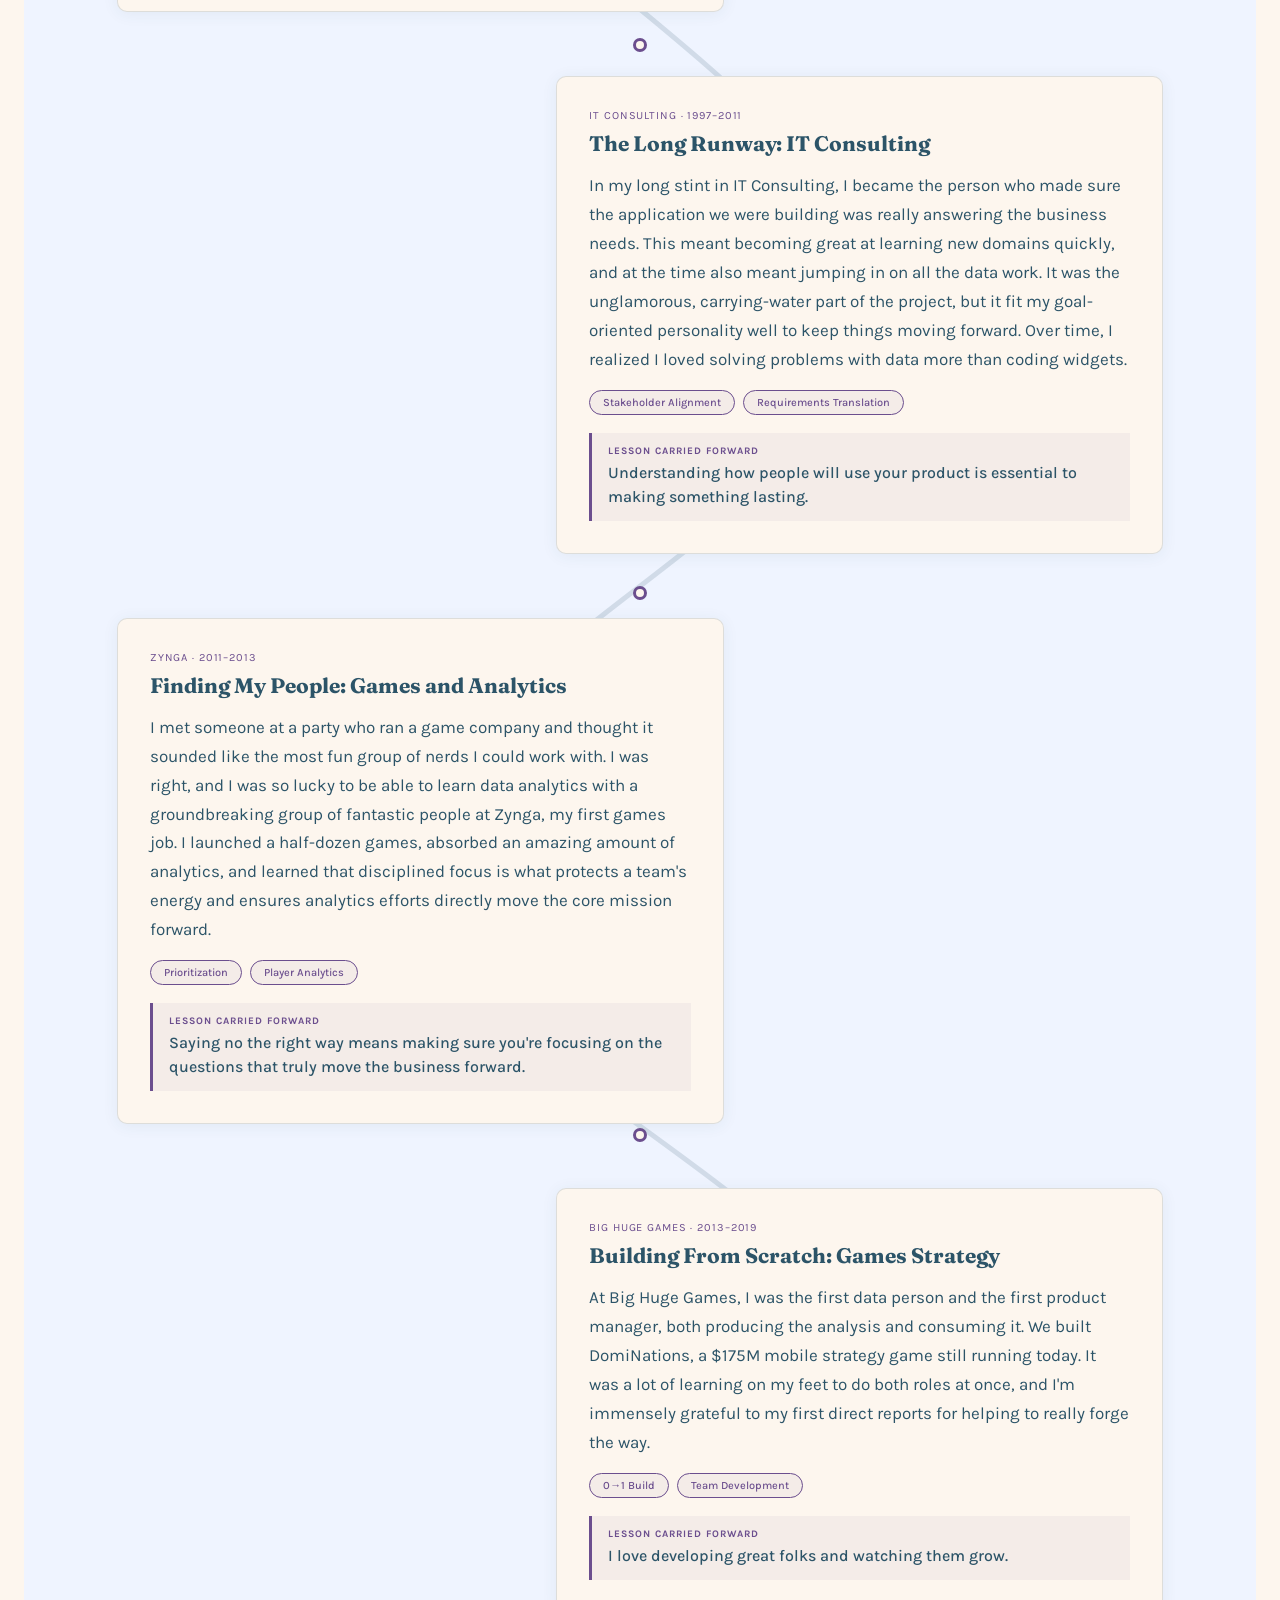
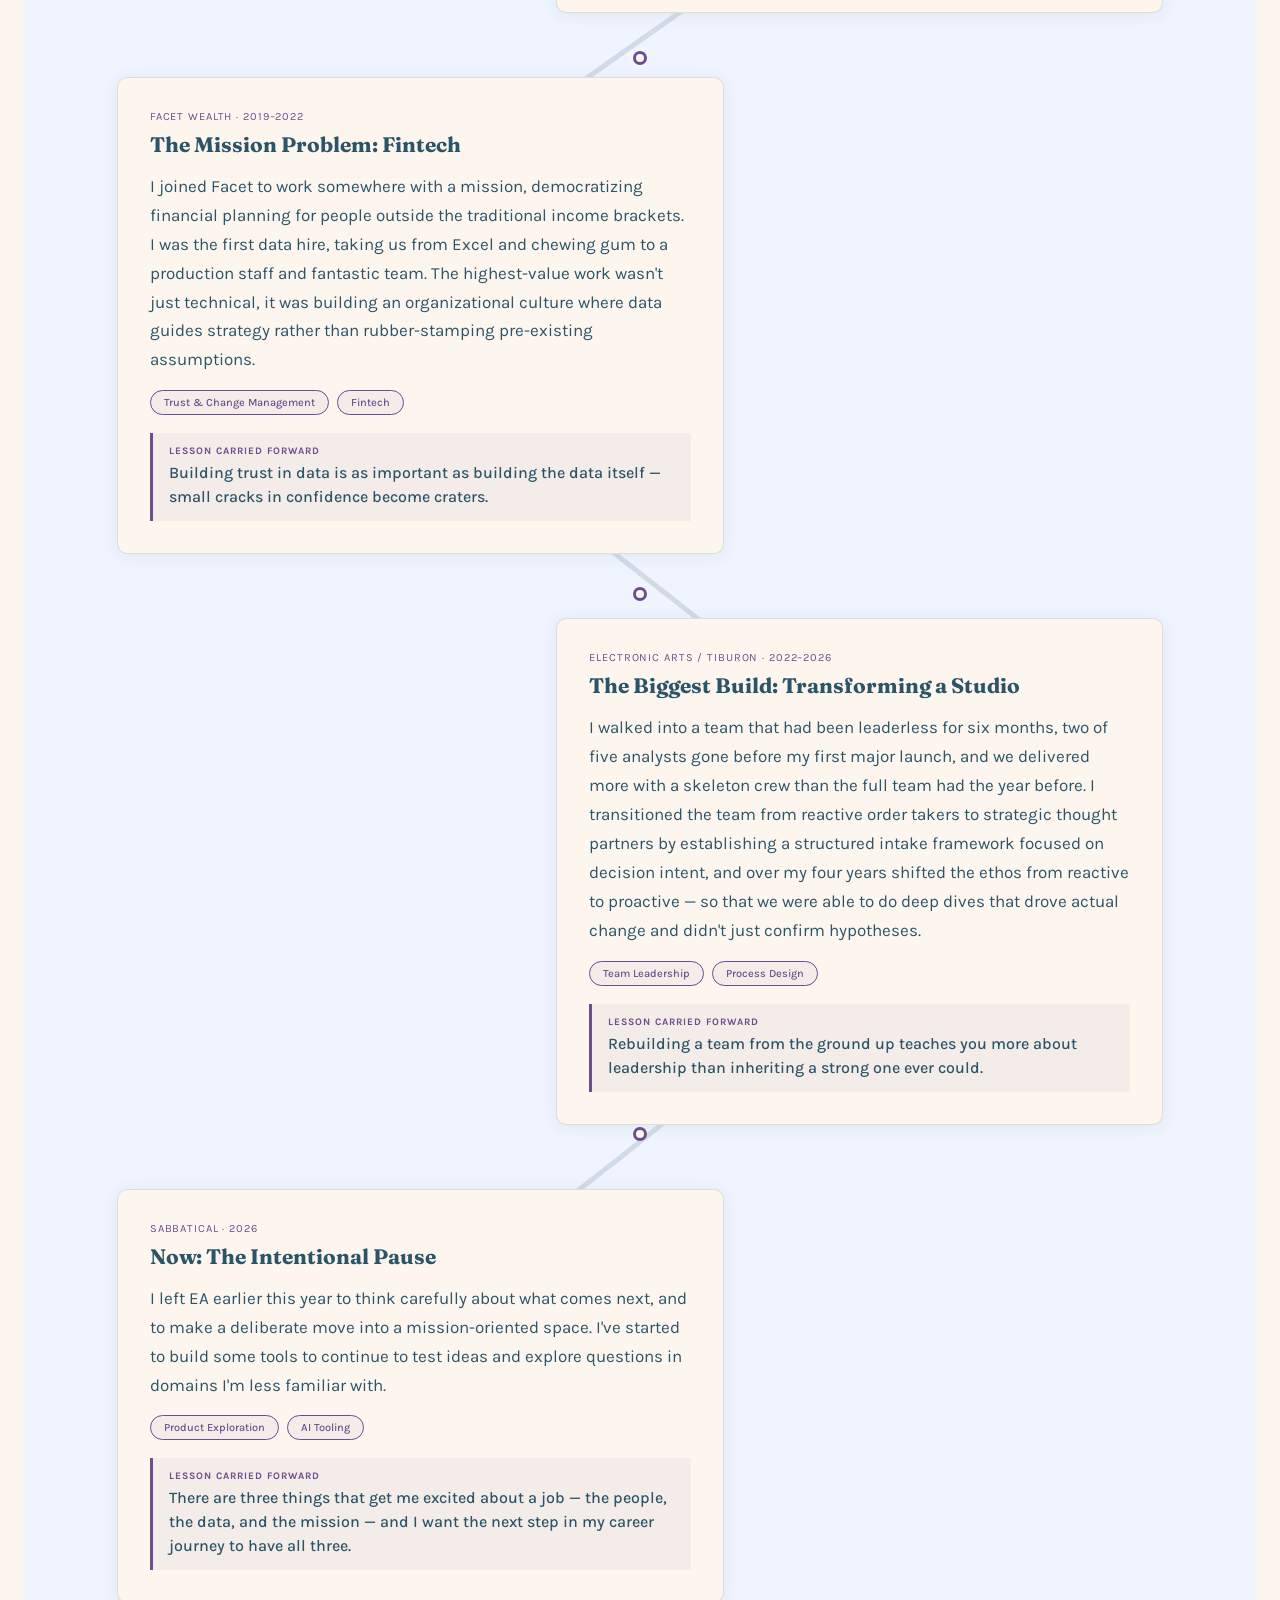
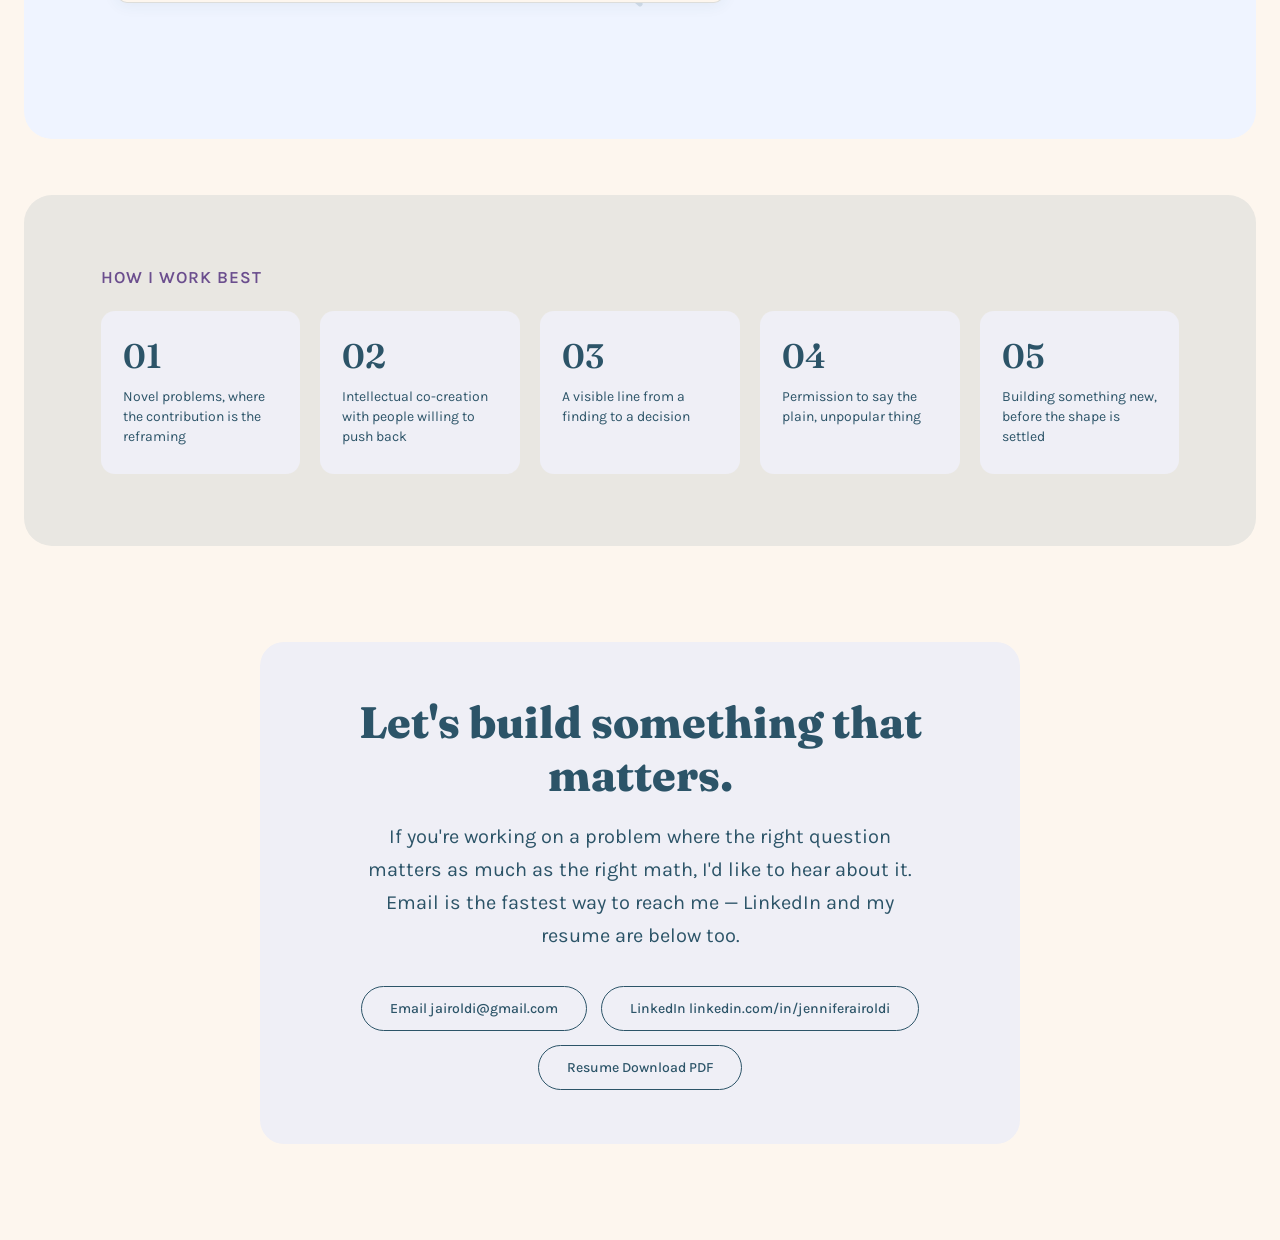
==== commit 5336d3ea: "Fix nav scroll targeting and active-link highlighting scroll-margin-top was scoped to section[id], b" ====
--- a/index.html
+++ b/index.html
@@ -4,7 +4,20 @@
 <meta charset="UTF-8">
 <meta name="viewport" content="width=device-width, initial-scale=1.0">
 <title>Jen Airoldi</title>
-<meta name="description" content="Jen Airoldi — Analytics Director with 15 years leading data teams across tech, fintech, and gaming, now looking toward mission-driven work.">
+<meta name="description" content="15 years leading data teams across tech, fintech, and gaming — plus newer projects bringing that expertise to mission-driven spaces like local journalism and civic tech.">
+
+<meta property="og:type" content="website">
+<meta property="og:url" content="https://jenairoldi.com/">
+<meta property="og:title" content="Jen Airoldi — Analytics Leadership & Data Strategy">
+<meta property="og:description" content="15 years leading data teams across tech, fintech, and gaming — plus newer projects bringing that expertise to mission-driven spaces like local journalism and civic tech.">
+<meta property="og:image" content="https://jenairoldi.com/og-image.png">
+<meta property="og:image:width" content="1200">
+<meta property="og:image:height" content="630">
+<meta name="twitter:card" content="summary_large_image">
+<meta name="twitter:title" content="Jen Airoldi — Analytics Leadership & Data Strategy">
+<meta name="twitter:description" content="15 years leading data teams across tech, fintech, and gaming — plus newer projects bringing that expertise to mission-driven spaces like local journalism and civic tech.">
+<meta name="twitter:image" content="https://jenairoldi.com/og-image.png">
+
 <link rel="preconnect" href="https://fonts.googleapis.com">
 <link rel="preconnect" href="https://fonts.gstatic.com" crossorigin>
 <link href="https://fonts.googleapis.com/css2?family=Fraunces:opsz,wght@9..144,500;9..144,600;9..144,700&family=Karla:wght@400;500;700&display=swap" rel="stylesheet">
@@ -394,16 +407,22 @@
     return document.getElementById(link.dataset.section);
   });
   if ('IntersectionObserver' in window && sections.length) {
+    var sectionStatus = {};
+    function updateCurrent() {
+      var current = null;
+      sections.forEach(function (s) {
+        if (s && sectionStatus[s.id]) current = s.id;
+      });
+      navLinks.forEach(function (l) {
+        l.classList.toggle('is-current', l.dataset.section === current);
+      });
+    }
     var spy = new IntersectionObserver(function (entries) {
       entries.forEach(function (entry) {
-        var link = document.querySelector('.nav-link[data-section="' + entry.target.id + '"]');
-        if (!link) return;
-        if (entry.isIntersecting) {
-          navLinks.forEach(function (l) { l.classList.remove('is-current'); });
-          link.classList.add('is-current');
-        }
+        sectionStatus[entry.target.id] = entry.isIntersecting;
       });
-    }, { rootMargin: '-45% 0px -50% 0px', threshold: 0 });
+      updateCurrent();
+    }, { rootMargin: '-90px 0px -60% 0px', threshold: 0 });
     sections.forEach(function (s) { if (s) spy.observe(s); });
   }
 
--- a/style.css
+++ b/style.css
@@ -516,7 +516,7 @@
 .block--dusty .transfer-intro p { color: #173040; }
 .block--dusty .section-label { color: #173040; opacity: 0.75; }
 
-section[id] { scroll-margin-top: 90px; }
+[id] { scroll-margin-top: 90px; }
 
 .btn-pill {
   display: inline-flex;
